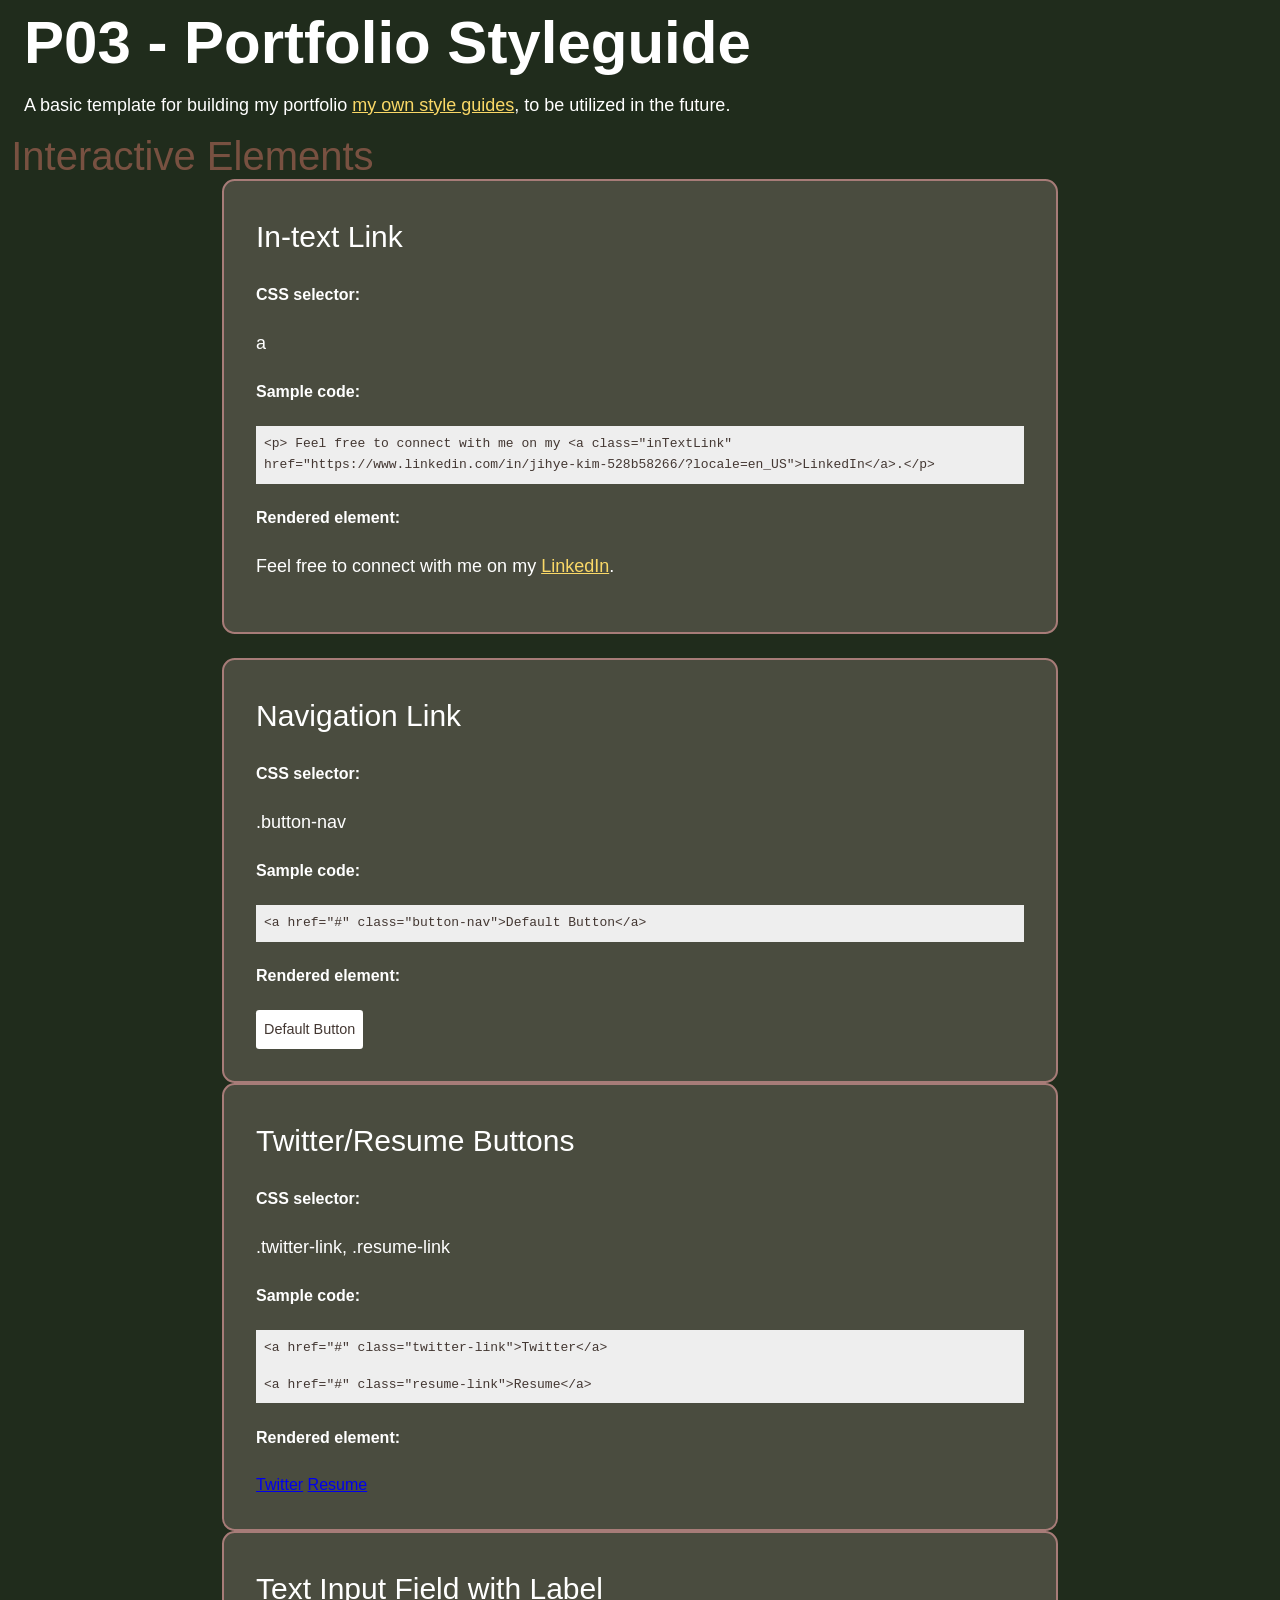
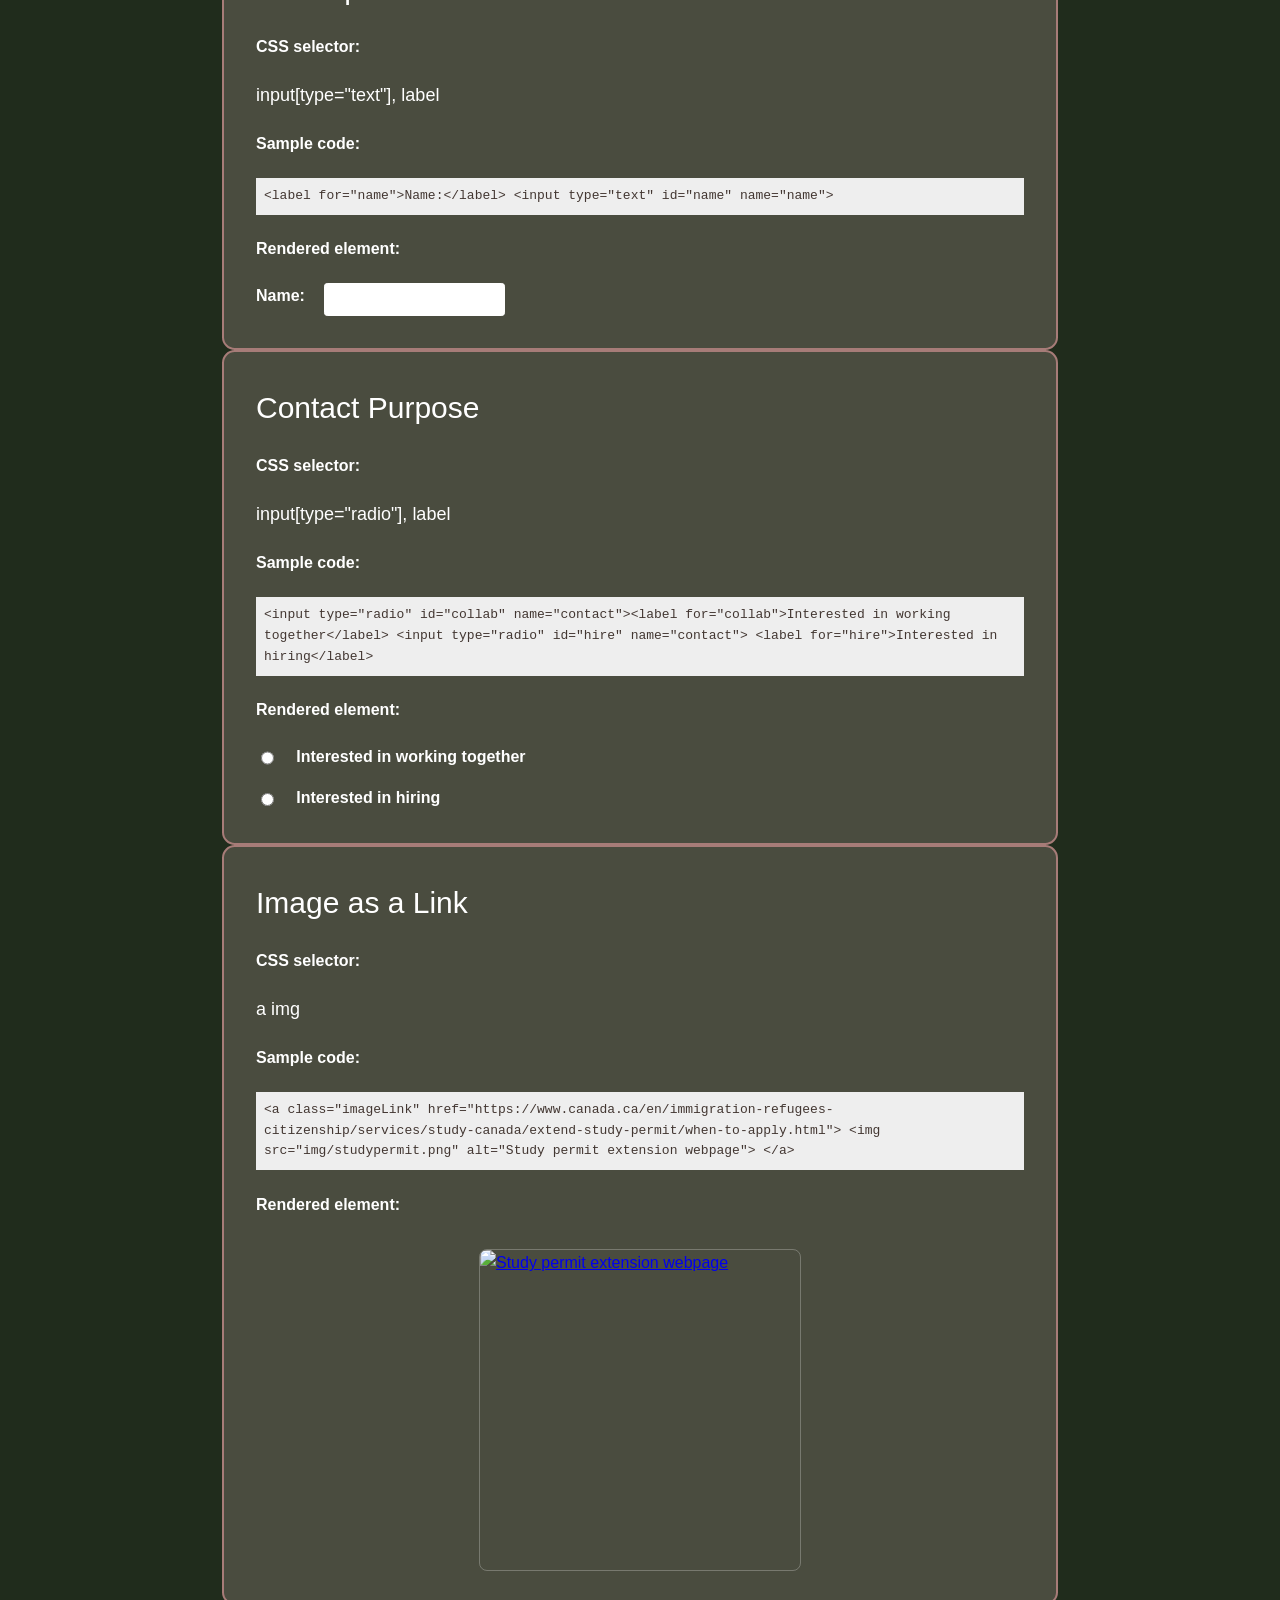
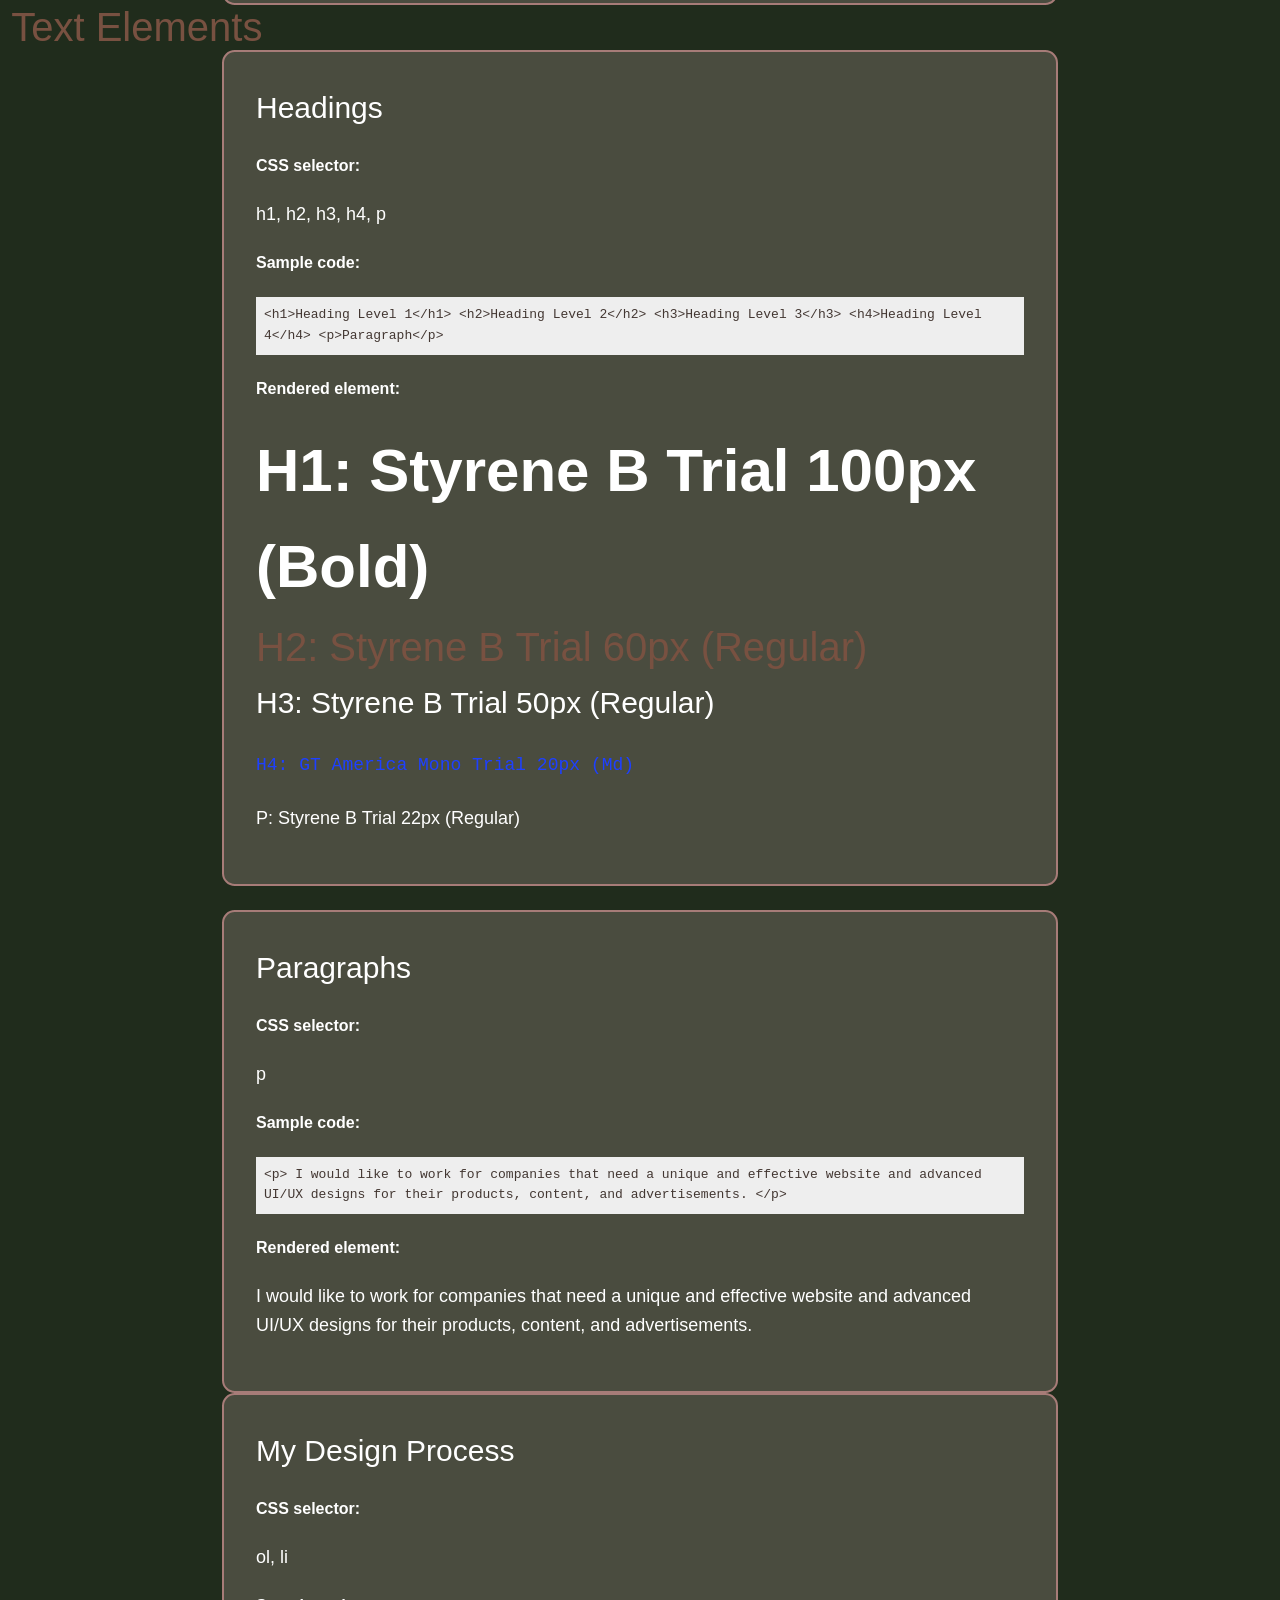
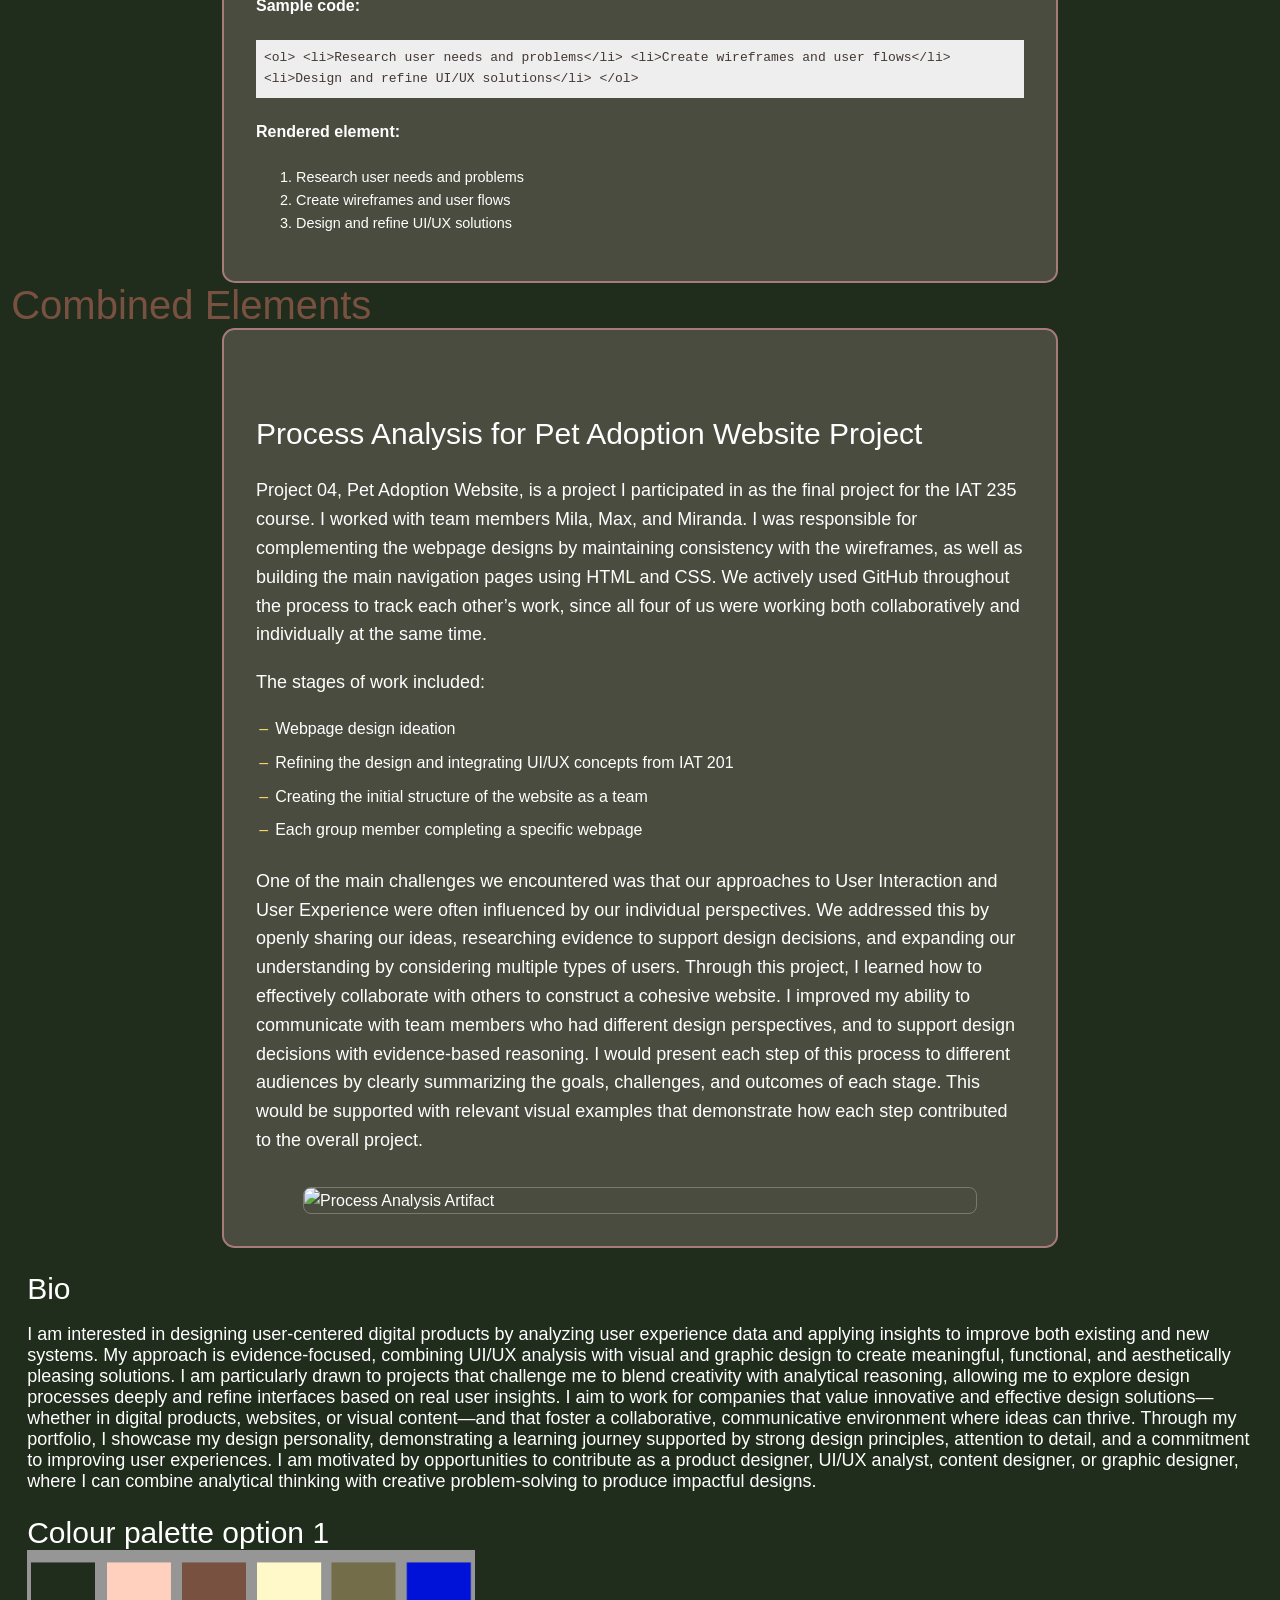
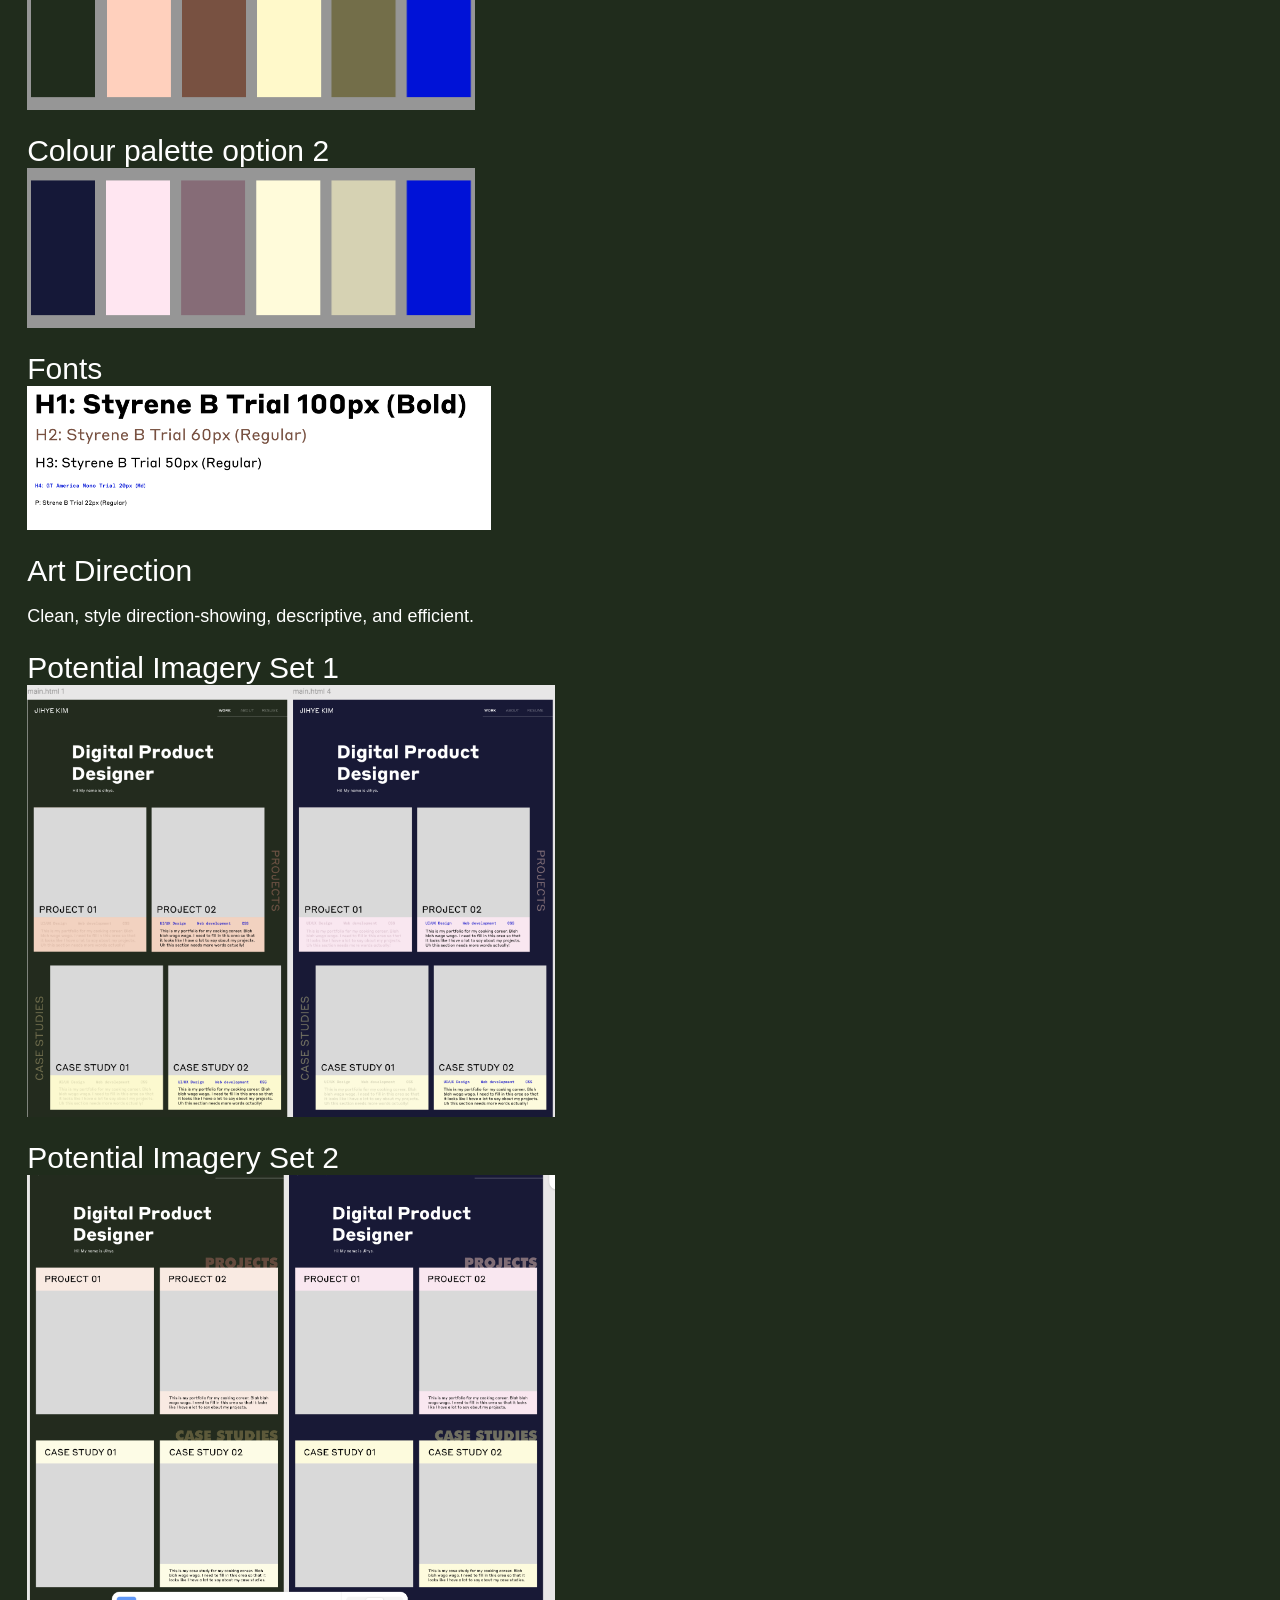
==== index.html @ 0ad24a39 "Styleguide Complete (1/2)" ====
<!DOCTYPE html>
<html lang = "en">

  <head>
    <meta charset="utf-8">
    <title>P03 - Portfolio of Jihye Kim</title>

    <link href="https://fonts.googleapis.com/css2?family=Questrial&display=swap" rel="stylesheet">
    <link href="https://fonts.googleapis.com/css2?family=Noto+Sans:wght@400;600&display=swap" rel="stylesheet">

    <link href="main.css" rel="stylesheet">

    <header>
      <h1 class="header-title">P03 - Portfolio Styleguide</h1>
      <p class="header-paragraph">A basic template for building my portfolio <a class = "inTextLink" href="#">my own style guides</a>, to be utilized in the future.</p>

  </header>

    <section id="interactive_elements">
      <h2>Interactive Elements</h2>

        <!-- In-text Link -->
        <section class="element">
          <h3>In-text Link</h3>

          <h4>CSS selector:</h4>
          <p>a</p>

          <h4>Sample code:</h4>
          <code>&lt;p&gt; Feel free to connect with me on my &lt;a class="inTextLink" href="https://www.linkedin.com/in/jihye-kim-528b58266/?locale=en_US"&gt;LinkedIn&lt;/a&gt;.&lt;/p&gt;</code>

          <h4>Rendered element:</h4>
          <p> Feel free to connect with me on my <a class="inTextLink" href="https://www.linkedin.com/in/jihye-kim-528b58266/?locale=en_US">LinkedIn</a>.</p>
        </section>
      </section>

      <!-- Navigation Link -->
      <section class="element">
        <h3>Navigation Link</h3>

        <h4>CSS selector:</h4>
        <p>.button-nav</p>

        <h4>Sample code:</h4>
        <code>&lt;a href="#" class="button-nav"&gt;Default Button&lt;/a&gt;</code>

        <h4>Rendered element:</h4>
        <a class="button-nav" href="#">Default Button</a>
      </section>


      <!-- Twitter/Resume Button -->
      <section class="element">
        <h3>Twitter/Resume Buttons</h3>

        <h4>CSS selector:</h4>
        <p>.twitter-link, .resume-link</p>

        <h4>Sample code:</h4>
        <code>&lt;a href="#" class="twitter-link"&gt;Twitter&lt;/a&gt;</code>
        <code>&lt;a href="#" class="resume-link"&gt;Resume&lt;/a&gt;</code>

        <h4>Rendered element:</h4>
        <a class="twitter-link" href="#">Twitter</a>
        <a class="resume-link" href="#">Resume</a>

      </section>


      <!-- Text Input Field with Label-->
      <section class="element">
        <h3>Text Input Field with Label</h3>

        <h4>CSS selector:</h4>
        <p>input[type="text"], label</p>

        <h4>Sample code:</h4>
        <code>
          &lt;label for="name"&gt;Name:&lt;/label&gt;
          &lt;input type="text" id="name" name="name"&gt;
        </code>

        <h4>Rendered element:</h4>
        <div class="form-field">
          <label for="name">Name:</label>
          <input class="text-input" type="text" id="name" name="name">
        </div>
      </section>


	<!-- Radio Button Input Field with Label -->
	<section class="element">
		<h3>Contact Purpose</h3>

		<h4>CSS selector:</h4>
		<p>input[type="radio"], label</p>

		<h4>Sample code:</h4>
		<code>&lt;input type="radio" id="collab" name="contact"&gt;&lt;label for="collab"&gt;Interested in working together&lt;/label&gt;
            &lt;input type="radio" id="hire" name="contact"&gt;
            &lt;label for="hire"&gt;Interested in hiring&lt;/label&gt;
		</code>

		<h4>Rendered element:</h4>
		<div class="form-field">
			<input type="radio" id="collab" name="contact">
			<label for="collab">Interested in working together</label>
		</div>

		<div class="form-field">
			<input type="radio" id="hire" name="contact">
			<label for="hire">Interested in hiring</label>
		</div>
	</section>


	<!-- Image as a Link -->
	<section class="element">
		<h3>Image as a Link</h3>

		<h4>CSS selector:</h4>
		<p>a img</p>

		<h4>Sample code:</h4>
		<code>
            &lt;a class="imageLink" href="https://www.canada.ca/en/immigration-refugees-citizenship/services/study-canada/extend-study-permit/when-to-apply.html"&gt;
	        &lt;img src="img/studypermit.png" alt="Study permit extension webpage"&gt;
            &lt;/a&gt;
		</code>
		
		<h4>Rendered element:</h4>
		<a class="imageLink" href="https://www.canada.ca/en/immigration-refugees-citizenship/services/study-canada/extend-study-permit/when-to-apply.html">
			<img src="img/studypermit.png" alt="Study permit extension webpage">
		</a>
	</section>

    </section>
    <!-- // INTERACTIVE ELEMENTS SECTION -->



	<!-- TEXT ELEMENTS SECTION -->
	<section id="text_elements">
		<h2>Text Elements</h2>

		<section class="element">
			<h3>Headings</h3>

			<h4>CSS selector:</h4>
			<p>h1, h2, h3, h4, p</p>

			<h4>Sample code:</h4>
			<code>
                &lt;h1&gt;Heading Level 1&lt;/h1&gt;
                &lt;h2&gt;Heading Level 2&lt;/h2&gt;
                &lt;h3&gt;Heading Level 3&lt;/h3&gt;
                &lt;h4&gt;Heading Level 4&lt;/h4&gt;
                &lt;p&gt;Paragraph&lt;/p&gt;
			</code>

			<h4>Rendered element:</h4>

			<h1>H1: Styrene B Trial 100px (Bold)</h1>
			<h2>H2: Styrene B Trial 60px (Regular)</h2>
			<h3>H3: Styrene B Trial 50px (Regular)</h3>
			<h4 class="mono">H4: GT America Mono Trial 20px (Md)</h4>
			<p>P: Styrene B Trial 22px (Regular)</p>

		</section>
	</section>


      <!-- Paragraphs -->
      <section class="element">
      <h3>Paragraphs</h3>

      <h4>CSS selector:</h4>
      <p>p</p>

      <h4>Sample code:</h4>
      <code>
        &lt;p&gt; I would like to work for companies that need a unique and
        effective website and advanced UI/UX designs for their products, content,
        and advertisements.
        &lt;/p&gt;
      </code>

      <h4>Rendered element:
      </h4>
      <p> I would like to work for companies that need a unique and
        effective website and advanced UI/UX designs for their products, content,
        and advertisements.
      </p>
      </section>


	<!-- Numbered Lists -->
	<section class="element">
		<h3>My Design Process</h3>

		<h4>CSS selector:</h4>
		<p>ol, li</p>

		<h4>Sample code:</h4>
		<code>
            &lt;ol&gt;
            &lt;li&gt;Research user needs and problems&lt;/li&gt;
            &lt;li&gt;Create wireframes and user flows&lt;/li&gt;
            &lt;li&gt;Design and refine UI/UX solutions&lt;/li&gt;
            &lt;/ol&gt;
		</code>

		<h4>Rendered element:</h4>
		<ol>
			<li>Research user needs and problems</li>
			<li>Create wireframes and user flows</li>
			<li>Design and refine UI/UX solutions</li>
		</ol>
	</section>

    </section>
    <!-- // TEXT ELEMENTS SECTION -->



    <!-- COMBINED ELEMENTS SECTION // -->
    <section id="combined_elements">
    <h2>Combined Elements</h2>

      <section class="element">
      <h3 class="main-nav-tutorial">Process Analysis for Pet Adoption Website Project</h3>
    
      <p>
        Project 04, Pet Adoption Website, is a project I participated in as the final project for the
        IAT 235 course. I worked with team members Mila, Max, and Miranda. I was responsible for complementing
        the webpage designs by maintaining consistency with the wireframes, as well as building the main
        navigation pages using HTML and CSS. We actively used GitHub throughout the process to track each
        other’s work, since all four of us were working both collaboratively and individually at the same time.
      </p>

      <p>The stages of work included:</p>

      <ul>
        <li>Webpage design ideation</li>
        <li>Refining the design and integrating UI/UX concepts from IAT 201</li>
        <li>Creating the initial structure of the website as a team</li>
        <li>Each group member completing a specific webpage</li>
      </ul>

      <p>
        One of the main challenges we encountered was that our approaches to User Interaction and User Experience
        were often influenced by our individual perspectives. We addressed this by openly sharing our ideas,
        researching evidence to support design decisions, and expanding our understanding by considering multiple
        types of users.

        Through this project, I learned how to effectively collaborate with others to construct a cohesive website.
        I improved my ability to communicate with team members who had different design perspectives, and to
        support design decisions with evidence-based reasoning.

        I would present each step of this process to different audiences by clearly summarizing the goals,
        challenges, and outcomes of each stage. This would be supported with relevant visual examples that demonstrate
        how each step contributed to the overall project.
      </p>

      <img src="img/ProcessAnalysis1.png" alt="Process Analysis Artifact">
      </section>
    </section>
    <!-- // COMBINED ELEMENTS SECTION -->



    <!-- <section class="element"> -->

    <section id="brand-description">
      <h3 class="additional-description"> Bio</h3>
        <p class="additional-description">
          I am interested in designing user-centered digital products by analyzing user experience data
          and applying insights to improve both existing and new systems. My approach is evidence-focused,
          combining UI/UX analysis with visual and graphic design to create meaningful, functional,
          and aesthetically pleasing solutions. I am particularly drawn to projects that challenge me to
          blend creativity with analytical reasoning, allowing me to explore design processes deeply and
          refine interfaces based on real user insights.

          I aim to work for companies that value innovative and effective design solutions—whether
          in digital products, websites, or visual content—and that foster a collaborative, communicative
          environment where ideas can thrive. Through my portfolio, I showcase my design personality,
          demonstrating a learning journey supported by strong design principles, attention to detail, and
          a commitment to improving user experiences. I am motivated by opportunities to contribute as a
          product designer, UI/UX analyst, content designer, or graphic designer, where I can combine
          analytical thinking with creative problem-solving to produce impactful designs.
        </p>
    </section>

    <section>
      <h3 class="additional-description">Colour palette option 1</h3>
      <img class="fixed-image wide" src="img/ColourpaletteOption1.png" alt="Colour palette showcasing colours used for this website">
    </section>

    <section>
      <h3 class="additional-description">Colour palette option 2</h3>
      <img class="fixed-image wide" src="img/ColourpaletteOption2.png" alt="Colour palette showcasing colours used for this website">
    </section>

    <section id="font-description">
      <h3 class="additional-description">Fonts</h3>
      <img class="fixed-image font" src="img/Fonts.png" alt="Font image to showcase which fonts are used in this webpage.">
    </section>   

    <section id="art-direction">
      <h3 class="additional-description">Art Direction</h3>
        <p class="additional-description">
          Clean, style direction-showing, descriptive, and efficient.
        </p>
    </section> 

    <section>
      <h3 class="additional-description">Potential Imagery Set 1</h3>
      <img class="fixed-image tall" src="img/ideation1.png" alt="Main page planned option 1">
    </section>

    <section>
      <h3 class="additional-description">Potential Imagery Set 2</h3>
      <img class="fixed-image tall" src="img/ideation2.png" alt="Main page planned option 1">
    </section>

    <!-- <section id="citations">
      <h2>Citations</h2>
      <ul>
        <li>Matteson, Steve. Designer. 2011. <strong>Open Sans [Font]</strong>. Retrieved from <a href="https://www.google.com/fonts#QuickUsePlace:quickUse/Family:Open+Sans">https://www.google.com/fonts#QuickUsePlace:quickUse/Family:Open+Sans</a></li>
        <li>Creator. (Role). (Year). <strong>Title [Media]</strong>. Retrieved from <a href="#">URL</a>.</li>
      </ul>
    </section>     -->
  </body>
</html>
---- main.css ----
@font-face {
  font-family: "Styrene B";
  src: url("fonts/StyreneB-Regular-Trial-BF63f6cbe9db1d5.otf") format("opentype");
  font-weight: 400;
  font-style: normal;
}

@font-face {
  font-family: "Styrene B";
  src: url("fonts/StyreneB-Bold-Trial-BF63f6cbe9f13bb.otf") format("opentype");
  font-weight: 700;
  font-style: normal;
}

@font-face {
  font-family: "GT America Mono";
  src: url("fonts/GT-America-Mono-Medium-Trial.otf") format("opentype");
  font-weight: 500;
  font-style: normal;
}

body {
  font-family: "Styrene B", sans-serif;
  background-color: #202C1C;
  color: #ffffff;
}

.top-bar {
  background-color: #f1cece72;
  height: 4rem;

  display: flex;
  align-items: center;
}

.top-bar-inner {
  width: 100%;
  padding: 0 2.25rem 3rem;

  font-size: 0.9rem;

  display: flex;
  align-items: center;
  justify-content: space-between;
}

.top-bar-inner a{
  font-family: 'Questrial', Arial, Helvetica, sans-serif;
  color: #433732;
  margin-top: 2.5rem;
}

.header-title {
  margin-left: 1rem;
}

.header-paragraph {
  margin-left: 1rem;
}

section {
  margin-bottom: 1.5rem;
  margin-left: 0.2rem;
  margin-right: 0.2rem;
}

.element {
  padding: 2rem;
  border: 0.15rem solid #a77c78;
  background-color: #f1cece33;
  border-radius: 0.8rem;

  max-width: 48rem;
  margin: 0 auto;
  line-height: 1.6;
}

.element p {
  margin-bottom: 1.2rem;
}

.element ul {
  margin: 1rem 0 1.5rem 0;
  padding-left: 1.2rem;
  list-style: none;
}

.element ul li {
  position: relative;
  margin-bottom: 0.5rem;
  font-size: 1rem;
}

.element ul li::before {
  content: "–";
  position: absolute;
  left: -1rem;
  color: #FAD867;
}

.element img {
  display: block;
  width: 100%;
  max-width: 42rem;
  height: auto;
  margin: 2rem auto 0 auto;
  border-radius: 0.5rem;
  border: 0.08rem solid #ffffff40;
}

h1 {
  font-family: "Styrene B", sans-serif;
  font-size: 60px;
  font-weight: 700;
  margin: 0;
}

h2 {
  font-family: "Styrene B", sans-serif;
  font-size: 40px;
  font-weight: 400;
  color: #785141;
  margin: 0;
}

h3 {
  font-family: "Styrene B", sans-serif;
  font-size: 30px;
  font-weight: 400;
  margin: 0;
}

h4.mono {
  font-family: "GT America Mono", monospace;
  font-size: 18px;
  font-weight: 500;
  color: #1E40FF;
}

p {
  font-family: "Styrene B", sans-serif;
  font-size: 18px;
  font-weight: 400;
}

/* h1 {
    font-size: 2rem;
}

h2 {
  font-size: 1.7rem;
  margin-top: 3rem;
  margin-left: 1rem;
}

h3 {
  font-size: 1.4rem;
  margin-top: 1rem;
  font-family: "Helvetica", sans-serif;
}

h4 {
  font-size: 1rem;
  margin-bottom: 0.25rem;
} */

h5 {
  font-size: 0.8rem;
}

/* p {
  font-size: 0.8rem;
  max-width: 50rem;
  width: 100%;
} */

ol, li {
  font-family: "Arial", sans-serif;
  font-size: 0.9rem;
}

.imageLink img {
  width: 20rem;
  height: 20rem;
  object-fit: cover;
  display: block;
}


.additional-description {
  margin-left: 1rem;
}

code {
  color: #433732;
  background-color: #EEE;
  padding: 0.5rem;
  display: block;
}

.form-field {
  margin-top: 1rem;
}

.form-field label {
  font-weight: bold;
}

.text-input {
  width: 100%;
  max-width: 10rem;
  padding: 0.5rem 0.6rem;
  border: 1px solid #ffffff;
  border-radius: 0.2rem;
}

.text-input:hover {
  border-color: #A77C78;
}

.text-input:focus {
  border-color: #0077ff;
  box-shadow: 0 0 3px rgba(0, 119, 255, 0.5);
  outline: none;
}

nav a:hover, nav a:focus {
  text-decoration: none;
}

.inTextLink {
  color: #FAD867;
  text-decoration: underline;
  transition: color 0.2s ease, background-color 0.2s ease; 
}

.inTextLink:hover,
.inTextLink:focus {
  color: #ffffff;
  background-color: #FAD867;
  text-decoration: none;
  outline: none;
}

.imageLink:hover img {
  box-shadow: 0 0 10px 8px #FAD867;
}

.imageLink:focus img {
  box-shadow: none;
  opacity: 0.7;
  transform: scale(1.03);
}

/* 
  INTERACTIVE ELEMENTS -------------------
*/

/* 
  TEXT ELEMENTS -------------------
*/




/* 
  COMBINED ELEMENTS -------------------
*/

.home-logo-img img,
.cart-logo-img img {
  width: 1.9rem;
  height: 1.9rem;
}

.main-nav {
  display: flex;
  align-items: center;
  gap: 1.5rem;
  color: #433732;
}

.main-nav a {
  text-decoration: none;
  font-size: 1rem;
  color: #433732;
  transition: color 0.3s ease;
}

.main-nav a:hover {
  text-decoration: underline;
  transition: color 0.3s ease;
}

.main-nav a:focus {
  text-decoration: none;
  font-weight: 700;
  transition: color 0.3s ease;
}

.main-nav a img {
  transition: all 0.3s ease;
  border-bottom: 3px solid transparent;
}

.main-nav a img:hover {
  border-bottom:1px solid #433732;
}

.main-nav a img:active {
  transform: scale(1.4);
  border-bottom: none;
}

.main-nav-tutorial {
  margin-top: 3rem;
}

.products-container {
  display: flex;
  gap: 1.5rem;
  justify-content: center;
  flex-wrap: wrap;
}

.products-container article {
  width: 10rem;
  text-align: center;
  border: 0.08rem solid #ffffff81;
  padding: 1rem;
  border-radius: 0.5rem;
  background-color: #85625f7d;
}

.product-name {
  margin-left: -0.3rem;
}

.product-listing-img img {
  width: 100%;
  height: 12rem;
  object-fit: cover;
  display: block;
}

.product-listing-img:hover img {
  box-shadow: 0 0 10px 8px rgba(255, 223, 175, 0.5);
}

.product-listing-img:focus img {
  box-shadow: none;
  opacity: 0.7;
  transform: scale(1.03);
}

.product-price {
  margin-bottom: 1rem;
}





.cart article {
  margin-bottom: 1rem;
  display: flex;
  gap: 3rem;
  align-items: center;

  border: 0.08rem solid #ffffff81;
  background-color: #85625f7d;
  padding: 1rem;
  border-radius: 0.5rem;
}

.product-image {
  display: block;
  width: 8rem;
  height: 8rem;

  flex-shrink: 0;

  background-size: cover;
  background-position: center;
  background-repeat: no-repeat;
}

.product-image.strawberry {
  background-image: url("../Romantic_Strawberry_Cake.png");
}

.product-image.cherry-blossom {
  background-image: url("../Cherry_Blossom_Girl_Cake.png");
}

.cart-summary {
  max-width: 26rem;
  margin-left: auto;
  padding: 1.5rem;

  border: 0.08rem solid #ffffff81;
  border-radius: 0.6rem;
  background-color: #75605f;
}

.summary-row {
  display: flex;
  justify-content: space-between;
  margin-bottom: 0.75rem;

  font-size: 0.9rem;
}

.summary-row.total {
  margin-top: 1rem;
  padding-top: 0.75rem;
  border-top: 0.08rem solid #ddd;

  font-size: 1.1rem;
  font-weight: 600;
}

.button-nav {
  display: inline-block;
  padding: 0.5rem;
  color: #433732;
  background-color: #FFF;
  border-radius: 0.2rem;
  text-decoration: none;
  transition-property: background-color; 
  transition-duration: 0.5s;
  font-size: 0.9rem;
  outline: none;
}

.button-nav:hover, .button-nav:focus {
  background-color: #fad867;
}

.button-nav.product.viewing {
  font-size: 0.8rem;
  text-align: center;
}

.form-field {
  display: flex;
  flex-wrap: wrap;
  gap: 1.2rem;
}

.form-field-upper {
  height: 3rem;
  max-width: 20rem;
  margin-left: 1rem;
  padding: 0.3rem 1.2rem 1.2rem 1.2rem;

  border: 0.08rem solid #ffffff81;
  border-radius: 0.6rem;
  background-color: #75605f;
}

.form-field-under {
  margin-top: 1rem;
  max-width: 20rem;
  margin-left: 1rem;
  margin-bottom: 3rem;
  padding: 1.5rem;

  border: 0.08rem solid #ffffff81;
  border-radius: 0.6rem;
  background-color: #85625f7d;
}

.form-group {
  flex: 0 0 25%;
  display: flex;
  flex-direction: column;
  row-gap: 0.2rem;
}

.form-group label {
  margin-bottom: 0.3rem;
  font-weight: 500;
  font-size: 0.9rem;
  color: #333;
}

#combined_elements .element {
  max-width: 48rem;
  margin: 0 auto;
  line-height: 1.6;
}

#combined_elements .element p {
  margin-bottom: 1.2rem;
}

#combined_elements ul {
  margin: 1rem 0 1.5rem 0;
  padding-left: 1.2rem;
  list-style: none;
}

#combined_elements ul li {
  position: relative;
  margin-bottom: 0.5rem;
  font-size: 1rem;
}

#combined_elements ul li::before {
  content: "–";
  position: absolute;
  left: -1rem;
  color: #FAD867;
}

#combined_elements img {
  display: block;
  width: 100%;
  max-width: 42rem;
  height: auto;
  margin: 2rem auto 0 auto;
  border-radius: 0.5rem;
  border: 0.08rem solid #ffffff40;
}

.text-input:focus {
  border-color: #0077ff;
  box-shadow: 0 0 3px rgba(0, 119, 255, 0.5);
}

.additional-description {
  margin-left: 1rem;
}

.potential-imagery {
  margin-left: 1rem;
}

.fixed-image {
  width: 28rem;
  height: 10rem;
  object-fit: cover;
  display: block;
  margin-left: 1rem;
}

.fixed-image.font {
  width: 29rem;
  height: 9rem;
}

.fixed-image.tall {
  width: 33rem;
  height: 27rem;
}


@media (max-width: 60rem) {
    .top-bar {
        height: 2rem;
    }

    .top-bar-inner {
        font-size: 0.7rem;
    }

    .header-title {
        font-size: 1.7rem;
        margin-left: 0.7rem;
    }

    .header-paragraph {
        font-size: 0.8rem;
        margin-left: 0.7rem;
    }

    section {
      margin-bottom: 1.2rem;
      margin-left: 0.1rem;
      margin-right: 0.1rem;
    }

    .element {
      padding: 1rem;
      border-radius: 0.8rem;
    }

    h1 {
        font-size: 1.7rem;
    }

    h2 {
      font-size: 1.4rem;
      margin-top: 2.5rem;
      margin-left: 0.7rem;
    }

    h3 {
      font-size: 1.2rem;
      margin-top: 0.7rem;
    }

    h4 {
      font-size: 0.9rem;
      margin-bottom: 0.15rem;
    }

    h5 {
      font-size: 0.7rem;
    }

    p {
      font-size: 0.6rem;
      max-width: 40rem;
      width: 100%;
    }

    ol, li {
      font-size: 0.7rem;
    }

    .home-logo-img img,
    .cart-logo-img img {
      width: 1.5rem;
      height: 1.5rem;
    } 

    .main-nav {
      gap: 1.2rem;
    }

    .main-nav a {
      font-size: 0.8rem;
    }

    .products-container article {
      width: 8rem;
      height: 16.5rem;
      padding: 0.8rem;
      border-radius: 0.4rem;
    }

    .product-listing-img img {
      width: 100%;
      height: 8.5rem;
    }

    .cart article {
      margin-bottom: 0.7rem;
      gap: 2.5rem;

      padding: 0.8rem;
      border-radius: 0.4rem;
    }

    .product-listing-img {
      width: 6.5rem;
      height: 6.5rem;
    }

    .cart-summary {
      max-width: 22rem;
      padding: 1.2rem;

      border-radius: 0.5rem;
    }

    .summary-row {
      margin-bottom: 0.65rem;
      font-size: 0.759rem;
    }

    .summary-row.total {
      margin-top: 0.85rem;
      padding-top: 0.65rem;
      font-size: 0.9rem;
    }

    .form-field-upper {
      height: 2.5rem;
      max-width: 18rem;
      margin-left: 0.7rem;
      padding: 0 1rem 1rem 1rem;
      border-radius: 0.5rem;
    }

    .form-field-under {
      margin-top: 1rem;
      max-width: 18rem;
      margin-left: 0.7rem;
      margin-bottom: 2.5rem;
      padding: 1.2rem;
      border-radius: 0.5rem;
    }

    .form-group {
      row-gap: 0.1rem;
    }

    .form-group label {
      margin-bottom: 0.2rem;
      font-size: 0.8rem;
    }

    .text-input-payment {
      padding: 0.4rem 0.6rem;
      border-radius: 0.4rem;
      font-size: 0.8rem;
      margin-bottom: 0.4rem;
    }

  }

@media (max-width: 40rem) {
    .top-bar {
        height: 1.5rem;
    }

    .top-bar-inner {
        font-size: 0.5rem;
    }

    section {
      margin-bottom: 1rem;
      margin-left: 0.05rem;
      margin-right: 0.05rem;
    }

    .element {
      padding: 0.7rem;
      border-radius: 0.8rem;
    }

    h1 {
        font-size: 1.5rem;
    }

    h2 {
      font-size: 1.2rem;
      margin-top: 2.2rem;
      margin-left: 0.4rem;
    }

    h3 {
      font-size: 1rem;
      margin-top: 0.5rem;
    }

    h4 {
      font-size: 0.8rem;
      margin-bottom: 0.15rem;
    }

    h5 {
      font-size: 0.7rem;
    }

    p {
      font-size: 0.6rem;
      max-width: 30rem;
      width: 100%;
    }

    ol, li {
      font-size: 0.6rem;
    }

    .home-logo-img img,
    .cart-logo-img img {
      width: 1.2rem;
      height: 1.2rem;
    } 

    .main-nav {
      gap: 0.8rem;
    }

    .main-nav a {
      font-size: 0.68rem;
    }

    .products-container article {
      width: 6rem;
      padding: 0.6rem;
      border-radius: 0.3rem;
    }

    .products-container article {
      width: 7rem;
      height: 14.6rem;
      padding: 0.6rem;
      border-radius: 0.4rem;
    }

    .product-listing-img img {
      width: 100%;
      height: 7rem;
    }

    .cart article {
      margin-bottom: 0.7rem;
      gap: 2.5rem;

      padding: 0.8rem;
      border-radius: 0.4rem;
    }

    .product-listing-img {
      width: 6.5rem;
      height: 6.5rem;
    }

    .cart-summary {
      max-width: 22rem;
      padding: 1.2rem;

      border-radius: 0.5rem;
    }

    .summary-row {
      margin-bottom: 0.65rem;
      font-size: 0.759rem;
    }

    .summary-row.total {
      margin-top: 0.85rem;
      padding-top: 0.65rem;
      font-size: 0.9rem;
    }

    .form-field-upper {
      height: 2.5rem;
      max-width: 18rem;
      margin-left: 0.7rem;
      padding: 0 1rem 1rem 1rem;
      border-radius: 0.5rem;
    }

    .form-field-under {
      margin-top: 1rem;
      max-width: 18rem;
      margin-left: 0.7rem;
      margin-bottom: 2.5rem;
      padding: 1.2rem;
      border-radius: 0.5rem;
    }

    .form-group {
      row-gap: 0.1rem;
    }

    .form-group label {
      margin-bottom: 0.2rem;
      font-size: 0.8rem;
    }

    .text-input-payment {
      padding: 0.4rem 0.6rem;
      border-radius: 0.4rem;
      font-size: 0.8rem;
      margin-bottom: 0.4rem;
    }

}
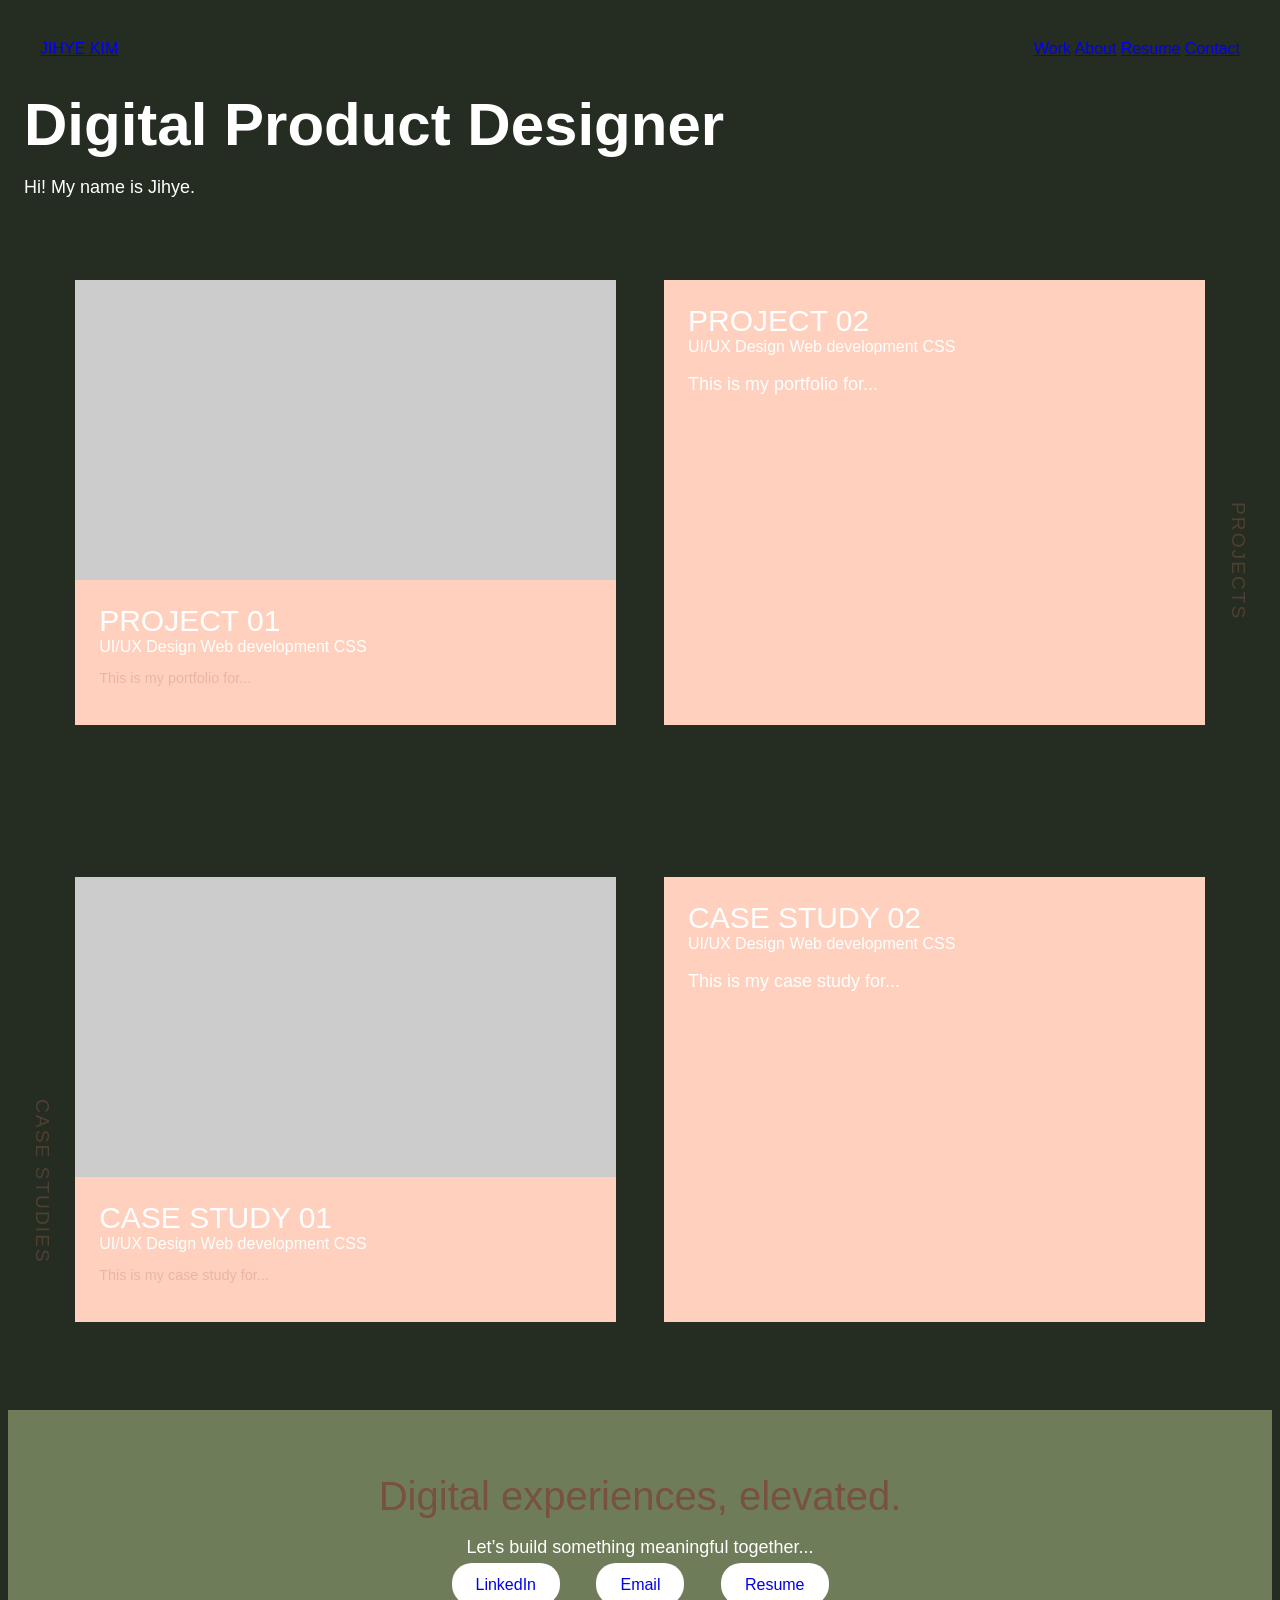
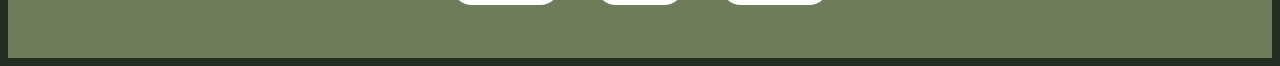
==== commit 4117d46e: "Index.html basic" ====
--- a/index.html
+++ b/index.html
@@ -1,334 +1,119 @@
 <!DOCTYPE html>
-<html lang = "en">
+<html lang="en">
 
-  <head>
-    <meta charset="utf-8">
-    <title>P03 - Portfolio of Jihye Kim</title>
+<head>
+  <meta charset="utf-8">
+  <title>P03 - Portfolio of Jihye Kim</title>
 
-    <link href="https://fonts.googleapis.com/css2?family=Questrial&display=swap" rel="stylesheet">
-    <link href="https://fonts.googleapis.com/css2?family=Noto+Sans:wght@400;600&display=swap" rel="stylesheet">
+  <link href="https://fonts.googleapis.com/css2?family=Questrial&display=swap" rel="stylesheet">
+  <link href="https://fonts.googleapis.com/css2?family=Noto+Sans:wght@400;600&display=swap" rel="stylesheet">
 
-    <link href="main.css" rel="stylesheet">
+  <link href="css/main.css" rel="stylesheet">
+</head>
 
-    <header>
-      <h1 class="header-title">P03 - Portfolio Styleguide</h1>
-      <p class="header-paragraph">A basic template for building my portfolio <a class = "inTextLink" href="#">my own style guides</a>, to be utilized in the future.</p>
+<body>
+  <!-- HEADER -->
+  <header>
+    <nav class="nav-bar">
+      <div class="nav-left">
+        <a href="#">JIHYE KIM</a>
+      </div>
 
+      <div class="nav-right">
+        <a href="#">Work</a>
+        <a href="about.html">About</a>
+        <a href="#">Resume</a>
+        <a href="contact.html">Contact</a>
+      </div>
+    </nav>
+
+    <h1 class="header-title">Digital Product Designer</h1>
+    <p class="header-paragraph">Hi! My name is Jihye.</p>
   </header>
 
-    <section id="interactive_elements">
-      <h2>Interactive Elements</h2>
 
-        <!-- In-text Link -->
-        <section class="element">
-          <h3>In-text Link</h3>
+    <!-- MAIN -->
+  <main>
+    <!-- projects section -->
+    <section id="projects">
+      <h2 class="side-label right">PROJECTS</h2>
 
-          <h4>CSS selector:</h4>
-          <p>a</p>
+      <div class="grid">
+        <article class="card">
+          <div class="card-img"></div>
 
-          <h4>Sample code:</h4>
-          <code>&lt;p&gt; Feel free to connect with me on my &lt;a class="inTextLink" href="https://www.linkedin.com/in/jihye-kim-528b58266/?locale=en_US"&gt;LinkedIn&lt;/a&gt;.&lt;/p&gt;</code>
+          <div class="card-info">
+            <h3>PROJECT 01</h3>
+            <div class="hashtag">
+              <span>UI/UX Design</span>
+              <span>Web development</span>
+              <span>CSS</span>
+            </div>
+            <p>This is my portfolio for...</p>
+          </div>
+        </article>
 
-          <h4>Rendered element:</h4>
-          <p> Feel free to connect with me on my <a class="inTextLink" href="https://www.linkedin.com/in/jihye-kim-528b58266/?locale=en_US">LinkedIn</a>.</p>
-        </section>
-      </section>
+          <div class="card-info">
+            <h3>PROJECT 02</h3>
+            <div class="hashtag">
+              <span>UI/UX Design</span>
+              <span>Web development</span>
+              <span>CSS</span>
+            </div>
+            <p>This is my portfolio for...</p>
+          </div>
+        </article>
+      </div>
+    </section>
 
-      <!-- Navigation Link -->
-      <section class="element">
-        <h3>Navigation Link</h3>
+    <!-- case studies section -->
+    <section id="projects">
+      <h2 class="side-label left">CASE STUDIES</h2>
 
-        <h4>CSS selector:</h4>
-        <p>.button-nav</p>
+      <div class="grid">
+        <article class="card">
+          <div class="card-img"></div>
 
-        <h4>Sample code:</h4>
-        <code>&lt;a href="#" class="button-nav"&gt;Default Button&lt;/a&gt;</code>
+          <div class="card-info">
+            <h3>CASE STUDY 01</h3>
+            <div class="hashtag">
+              <span>UI/UX Design</span>
+              <span>Web development</span>
+              <span>CSS</span>
+            </div>
+            <p>This is my case study for...</p>
+          </div>
+        </article>
 
-        <h4>Rendered element:</h4>
-        <a class="button-nav" href="#">Default Button</a>
-      </section>
+          <div class="card-info">
+            <h3>CASE STUDY 02</h3>
+            <div class="hashtag">
+              <span>UI/UX Design</span>
+              <span>Web development</span>
+              <span>CSS</span>
+            </div>
+            <p>This is my case study for...</p>
+          </div>
+        </article>
+      </div>
+    </section>
 
-
-      <!-- Twitter/Resume Button -->
-      <section class="element">
-        <h3>Twitter/Resume Buttons</h3>
-
-        <h4>CSS selector:</h4>
-        <p>.twitter-link, .resume-link</p>
-
-        <h4>Sample code:</h4>
-        <code>&lt;a href="#" class="twitter-link"&gt;Twitter&lt;/a&gt;</code>
-        <code>&lt;a href="#" class="resume-link"&gt;Resume&lt;/a&gt;</code>
-
-        <h4>Rendered element:</h4>
-        <a class="twitter-link" href="#">Twitter</a>
-        <a class="resume-link" href="#">Resume</a>
-
-      </section>
-
-
-      <!-- Text Input Field with Label-->
-      <section class="element">
-        <h3>Text Input Field with Label</h3>
-
-        <h4>CSS selector:</h4>
-        <p>input[type="text"], label</p>
-
-        <h4>Sample code:</h4>
-        <code>
-          &lt;label for="name"&gt;Name:&lt;/label&gt;
-          &lt;input type="text" id="name" name="name"&gt;
-        </code>
-
-        <h4>Rendered element:</h4>
-        <div class="form-field">
-          <label for="name">Name:</label>
-          <input class="text-input" type="text" id="name" name="name">
-        </div>
-      </section>
-
-
-	<!-- Radio Button Input Field with Label -->
-	<section class="element">
-		<h3>Contact Purpose</h3>
-
-		<h4>CSS selector:</h4>
-		<p>input[type="radio"], label</p>
-
-		<h4>Sample code:</h4>
-		<code>&lt;input type="radio" id="collab" name="contact"&gt;&lt;label for="collab"&gt;Interested in working together&lt;/label&gt;
-            &lt;input type="radio" id="hire" name="contact"&gt;
-            &lt;label for="hire"&gt;Interested in hiring&lt;/label&gt;
-		</code>
-
-		<h4>Rendered element:</h4>
-		<div class="form-field">
-			<input type="radio" id="collab" name="contact">
-			<label for="collab">Interested in working together</label>
-		</div>
-
-		<div class="form-field">
-			<input type="radio" id="hire" name="contact">
-			<label for="hire">Interested in hiring</label>
-		</div>
-	</section>
-
-
-	<!-- Image as a Link -->
-	<section class="element">
-		<h3>Image as a Link</h3>
-
-		<h4>CSS selector:</h4>
-		<p>a img</p>
-
-		<h4>Sample code:</h4>
-		<code>
-            &lt;a class="imageLink" href="https://www.canada.ca/en/immigration-refugees-citizenship/services/study-canada/extend-study-permit/when-to-apply.html"&gt;
-	        &lt;img src="img/studypermit.png" alt="Study permit extension webpage"&gt;
-            &lt;/a&gt;
-		</code>
-		
-		<h4>Rendered element:</h4>
-		<a class="imageLink" href="https://www.canada.ca/en/immigration-refugees-citizenship/services/study-canada/extend-study-permit/when-to-apply.html">
-			<img src="img/studypermit.png" alt="Study permit extension webpage">
-		</a>
-	</section>
-
-    </section>
-    <!-- // INTERACTIVE ELEMENTS SECTION -->
+  </main>
 
 
 
-	<!-- TEXT ELEMENTS SECTION -->
-	<section id="text_elements">
-		<h2>Text Elements</h2>
 
-		<section class="element">
-			<h3>Headings</h3>
+  <!-- FOOTER -->
+  <footer class="footer">
+    <h2>Digital experiences, elevated.</h2>
+    <p>Let’s build something meaningful together...</p>
 
-			<h4>CSS selector:</h4>
-			<p>h1, h2, h3, h4, p</p>
+    <div class="footer-links">
+      <a href="#">LinkedIn</a>
+      <a href="#">Email</a>
+      <a href="#">Resume</a>
+    </div>
+  </footer>
 
-			<h4>Sample code:</h4>
-			<code>
-                &lt;h1&gt;Heading Level 1&lt;/h1&gt;
-                &lt;h2&gt;Heading Level 2&lt;/h2&gt;
-                &lt;h3&gt;Heading Level 3&lt;/h3&gt;
-                &lt;h4&gt;Heading Level 4&lt;/h4&gt;
-                &lt;p&gt;Paragraph&lt;/p&gt;
-			</code>
-
-			<h4>Rendered element:</h4>
-
-			<h1>H1: Styrene B Trial 100px (Bold)</h1>
-			<h2>H2: Styrene B Trial 60px (Regular)</h2>
-			<h3>H3: Styrene B Trial 50px (Regular)</h3>
-			<h4 class="mono">H4: GT America Mono Trial 20px (Md)</h4>
-			<p>P: Styrene B Trial 22px (Regular)</p>
-
-		</section>
-	</section>
-
-
-      <!-- Paragraphs -->
-      <section class="element">
-      <h3>Paragraphs</h3>
-
-      <h4>CSS selector:</h4>
-      <p>p</p>
-
-      <h4>Sample code:</h4>
-      <code>
-        &lt;p&gt; I would like to work for companies that need a unique and
-        effective website and advanced UI/UX designs for their products, content,
-        and advertisements.
-        &lt;/p&gt;
-      </code>
-
-      <h4>Rendered element:
-      </h4>
-      <p> I would like to work for companies that need a unique and
-        effective website and advanced UI/UX designs for their products, content,
-        and advertisements.
-      </p>
-      </section>
-
-
-	<!-- Numbered Lists -->
-	<section class="element">
-		<h3>My Design Process</h3>
-
-		<h4>CSS selector:</h4>
-		<p>ol, li</p>
-
-		<h4>Sample code:</h4>
-		<code>
-            &lt;ol&gt;
-            &lt;li&gt;Research user needs and problems&lt;/li&gt;
-            &lt;li&gt;Create wireframes and user flows&lt;/li&gt;
-            &lt;li&gt;Design and refine UI/UX solutions&lt;/li&gt;
-            &lt;/ol&gt;
-		</code>
-
-		<h4>Rendered element:</h4>
-		<ol>
-			<li>Research user needs and problems</li>
-			<li>Create wireframes and user flows</li>
-			<li>Design and refine UI/UX solutions</li>
-		</ol>
-	</section>
-
-    </section>
-    <!-- // TEXT ELEMENTS SECTION -->
-
-
-
-    <!-- COMBINED ELEMENTS SECTION // -->
-    <section id="combined_elements">
-    <h2>Combined Elements</h2>
-
-      <section class="element">
-      <h3 class="main-nav-tutorial">Process Analysis for Pet Adoption Website Project</h3>
-    
-      <p>
-        Project 04, Pet Adoption Website, is a project I participated in as the final project for the
-        IAT 235 course. I worked with team members Mila, Max, and Miranda. I was responsible for complementing
-        the webpage designs by maintaining consistency with the wireframes, as well as building the main
-        navigation pages using HTML and CSS. We actively used GitHub throughout the process to track each
-        other’s work, since all four of us were working both collaboratively and individually at the same time.
-      </p>
-
-      <p>The stages of work included:</p>
-
-      <ul>
-        <li>Webpage design ideation</li>
-        <li>Refining the design and integrating UI/UX concepts from IAT 201</li>
-        <li>Creating the initial structure of the website as a team</li>
-        <li>Each group member completing a specific webpage</li>
-      </ul>
-
-      <p>
-        One of the main challenges we encountered was that our approaches to User Interaction and User Experience
-        were often influenced by our individual perspectives. We addressed this by openly sharing our ideas,
-        researching evidence to support design decisions, and expanding our understanding by considering multiple
-        types of users.
-
-        Through this project, I learned how to effectively collaborate with others to construct a cohesive website.
-        I improved my ability to communicate with team members who had different design perspectives, and to
-        support design decisions with evidence-based reasoning.
-
-        I would present each step of this process to different audiences by clearly summarizing the goals,
-        challenges, and outcomes of each stage. This would be supported with relevant visual examples that demonstrate
-        how each step contributed to the overall project.
-      </p>
-
-      <img src="img/ProcessAnalysis1.png" alt="Process Analysis Artifact">
-      </section>
-    </section>
-    <!-- // COMBINED ELEMENTS SECTION -->
-
-
-
-    <!-- <section class="element"> -->
-
-    <section id="brand-description">
-      <h3 class="additional-description"> Bio</h3>
-        <p class="additional-description">
-          I am interested in designing user-centered digital products by analyzing user experience data
-          and applying insights to improve both existing and new systems. My approach is evidence-focused,
-          combining UI/UX analysis with visual and graphic design to create meaningful, functional,
-          and aesthetically pleasing solutions. I am particularly drawn to projects that challenge me to
-          blend creativity with analytical reasoning, allowing me to explore design processes deeply and
-          refine interfaces based on real user insights.
-
-          I aim to work for companies that value innovative and effective design solutions—whether
-          in digital products, websites, or visual content—and that foster a collaborative, communicative
-          environment where ideas can thrive. Through my portfolio, I showcase my design personality,
-          demonstrating a learning journey supported by strong design principles, attention to detail, and
-          a commitment to improving user experiences. I am motivated by opportunities to contribute as a
-          product designer, UI/UX analyst, content designer, or graphic designer, where I can combine
-          analytical thinking with creative problem-solving to produce impactful designs.
-        </p>
-    </section>
-
-    <section>
-      <h3 class="additional-description">Colour palette option 1</h3>
-      <img class="fixed-image wide" src="img/ColourpaletteOption1.png" alt="Colour palette showcasing colours used for this website">
-    </section>
-
-    <section>
-      <h3 class="additional-description">Colour palette option 2</h3>
-      <img class="fixed-image wide" src="img/ColourpaletteOption2.png" alt="Colour palette showcasing colours used for this website">
-    </section>
-
-    <section id="font-description">
-      <h3 class="additional-description">Fonts</h3>
-      <img class="fixed-image font" src="img/Fonts.png" alt="Font image to showcase which fonts are used in this webpage.">
-    </section>   
-
-    <section id="art-direction">
-      <h3 class="additional-description">Art Direction</h3>
-        <p class="additional-description">
-          Clean, style direction-showing, descriptive, and efficient.
-        </p>
-    </section> 
-
-    <section>
-      <h3 class="additional-description">Potential Imagery Set 1</h3>
-      <img class="fixed-image tall" src="img/ideation1.png" alt="Main page planned option 1">
-    </section>
-
-    <section>
-      <h3 class="additional-description">Potential Imagery Set 2</h3>
-      <img class="fixed-image tall" src="img/ideation2.png" alt="Main page planned option 1">
-    </section>
-
-    <!-- <section id="citations">
-      <h2>Citations</h2>
-      <ul>
-        <li>Matteson, Steve. Designer. 2011. <strong>Open Sans [Font]</strong>. Retrieved from <a href="https://www.google.com/fonts#QuickUsePlace:quickUse/Family:Open+Sans">https://www.google.com/fonts#QuickUsePlace:quickUse/Family:Open+Sans</a></li>
-        <li>Creator. (Role). (Year). <strong>Title [Media]</strong>. Retrieved from <a href="#">URL</a>.</li>
-      </ul>
-    </section>     -->
-  </body>
-</html>
+</body>
+</html>
--- a/css/main.css
+++ b/css/main.css
@@ -0,0 +1,985 @@
+
+.nav-bar {
+  display: flex;
+  justify-content: space-between;
+  padding: 2rem;
+}
+
+section {
+  position: relative;
+}
+
+.grid {
+  display: grid;
+  grid-template-columns: 1fr 1fr;
+  gap: 3rem;
+  padding: 4rem;
+}
+
+.card {
+  background: #ffffff;
+  transition: all 0.3s ease;
+  cursor: pointer;
+}
+
+.card-img {
+  height: 300px;
+  background: #ccc;
+}
+
+.card-info {
+  background: #FFD0BD;
+  padding: 1.5rem;
+  transition: all 0.3s ease;
+}
+
+.tags span {
+  color: #E8B7A4;
+  font-size: 0.8rem;
+  transition: color 0.3s ease;
+}
+
+.card p {
+  color: #E8B7A4;
+  font-size: 0.9rem;
+  transition: color 0.3s ease;
+}
+
+/* .card:hover .card-img {
+  background: #aaa;  darker image?
+} */
+
+/* .card:hover .card-info {
+  background: #d6b19c; stronger peach?
+} */
+
+.card:hover .tags span {
+  color: #0012D7;
+}
+
+.card:hover p {
+  color: black;
+}
+
+.side-label {
+  position: absolute;
+  writing-mode: vertical-rl;
+  font-size: 1.2rem;
+  letter-spacing: 2px;
+  opacity: 0.5;
+}
+
+.side-label.right {
+  right: 20px;
+  top: 50%;
+}
+
+.side-label.left {
+  left: 20px;
+  top: 50%;
+}
+
+
+.footer {
+  background: #6f7c5a;
+  text-align: center;
+  padding: 4rem 2rem;
+}
+
+.footer-links a {
+  margin: 0 1rem;
+  padding: 0.8rem 1.5rem;
+  background: white;
+  border-radius: 20px;
+  text-decoration: none;
+}
+
+
+
+
+
+
+
+
+
+
+
+
+
+
+
+
+
+
+
+
+
+
+
+
+
+@font-face {
+  font-family: "Styrene B";
+  src: url("fonts/StyreneB-Regular-Trial-BF63f6cbe9db1d5.otf") format("opentype");
+  font-weight: 400;
+  font-style: normal;
+}
+
+@font-face {
+  font-family: "Styrene B";
+  src: url("fonts/StyreneB-Bold-Trial-BF63f6cbe9f13bb.otf") format("opentype");
+  font-weight: 700;
+  font-style: normal;
+}
+
+@font-face {
+  font-family: "GT America Mono";
+  src: url("fonts/GT-America-Mono-Medium-Trial.otf") format("opentype");
+  font-weight: 500;
+  font-style: normal;
+}
+
+body {
+  font-family: "Styrene B", sans-serif;
+  background-color: #252D22;
+  color: #ffffff;
+}
+
+.top-bar {
+  background-color: #f1cece72;
+  height: 4rem;
+
+  display: flex;
+  align-items: center;
+}
+
+.top-bar-inner {
+  width: 100%;
+  padding: 0 2.25rem 3rem;
+
+  font-size: 0.9rem;
+
+  display: flex;
+  align-items: center;
+  justify-content: space-between;
+}
+
+.top-bar-inner a{
+  font-family: 'Questrial', Arial, Helvetica, sans-serif;
+  color: #433732;
+  margin-top: 2.5rem;
+}
+
+.header-title {
+  margin-left: 1rem;
+}
+
+.header-paragraph {
+  margin-left: 1rem;
+}
+
+section {
+  margin-bottom: 1.5rem;
+  margin-left: 0.2rem;
+  margin-right: 0.2rem;
+}
+
+.element {
+  padding: 2rem;
+  border: 0.15rem solid #a77c78;
+  background-color: #f1cece33;
+  border-radius: 0.8rem;
+
+  max-width: 48rem;
+  margin: 0 auto;
+  line-height: 1.6;
+}
+
+.element p {
+  margin-bottom: 1.2rem;
+}
+
+.element ul {
+  margin: 1rem 0 1.5rem 0;
+  padding-left: 1.2rem;
+  list-style: none;
+}
+
+.element ul li {
+  position: relative;
+  margin-bottom: 0.5rem;
+  font-size: 1rem;
+}
+
+.element ul li::before {
+  content: "–";
+  position: absolute;
+  left: -1rem;
+  color: #FAD867;
+}
+
+.element img {
+  display: block;
+  width: 100%;
+  max-width: 42rem;
+  height: auto;
+  margin: 2rem auto 0 auto;
+  border-radius: 0.5rem;
+  border: 0.08rem solid #ffffff40;
+}
+
+h1 {
+  font-family: "Styrene B", sans-serif;
+  font-size: 60px;
+  font-weight: 700;
+  margin: 0;
+}
+
+h2 {
+  font-family: "Styrene B", sans-serif;
+  font-size: 40px;
+  font-weight: 400;
+  color: #785141;
+  margin: 0;
+}
+
+h3 {
+  font-family: "Styrene B", sans-serif;
+  font-size: 30px;
+  font-weight: 400;
+  margin: 0;
+}
+
+h4.mono {
+  font-family: "GT America Mono", monospace;
+  font-size: 18px;
+  font-weight: 500;
+  color: #1E40FF;
+}
+
+p {
+  font-family: "Styrene B", sans-serif;
+  font-size: 18px;
+  font-weight: 400;
+}
+
+/* h1 {
+    font-size: 2rem;
+}
+
+h2 {
+  font-size: 1.7rem;
+  margin-top: 3rem;
+  margin-left: 1rem;
+}
+
+h3 {
+  font-size: 1.4rem;
+  margin-top: 1rem;
+  font-family: "Helvetica", sans-serif;
+}
+
+h4 {
+  font-size: 1rem;
+  margin-bottom: 0.25rem;
+} */
+
+h5 {
+  font-size: 0.8rem;
+}
+
+/* p {
+  font-size: 0.8rem;
+  max-width: 50rem;
+  width: 100%;
+} */
+
+ol, li {
+  font-family: "Arial", sans-serif;
+  font-size: 0.9rem;
+}
+
+.imageLink img {
+  width: 20rem;
+  height: 20rem;
+  object-fit: cover;
+  display: block;
+}
+
+
+.additional-description {
+  margin-left: 1rem;
+}
+
+code {
+  color: #433732;
+  background-color: #EEE;
+  padding: 0.5rem;
+  display: block;
+}
+
+.form-field {
+  margin-top: 1rem;
+}
+
+.form-field label {
+  font-weight: bold;
+}
+
+.text-input {
+  width: 100%;
+  max-width: 10rem;
+  padding: 0.5rem 0.6rem;
+  border: 1px solid #ffffff;
+  border-radius: 0.2rem;
+}
+
+.text-input:hover {
+  border-color: #A77C78;
+}
+
+.text-input:focus {
+  border-color: #0077ff;
+  box-shadow: 0 0 3px rgba(0, 119, 255, 0.5);
+  outline: none;
+}
+
+nav a:hover, nav a:focus {
+  text-decoration: none;
+}
+
+.inTextLink {
+  color: #FAD867;
+  text-decoration: underline;
+  transition: color 0.2s ease, background-color 0.2s ease; 
+}
+
+.inTextLink:hover,
+.inTextLink:focus {
+  color: #ffffff;
+  background-color: #FAD867;
+  text-decoration: none;
+  outline: none;
+}
+
+.imageLink:hover img {
+  box-shadow: 0 0 10px 8px #FAD867;
+}
+
+.imageLink:focus img {
+  box-shadow: none;
+  opacity: 0.7;
+  transform: scale(1.03);
+}
+
+/* 
+  INTERACTIVE ELEMENTS -------------------
+*/
+
+/* 
+  TEXT ELEMENTS -------------------
+*/
+
+
+
+
+/* 
+  COMBINED ELEMENTS -------------------
+*/
+
+.home-logo-img img,
+.cart-logo-img img {
+  width: 1.9rem;
+  height: 1.9rem;
+}
+
+.main-nav {
+  display: flex;
+  align-items: center;
+  gap: 1.5rem;
+  color: #433732;
+}
+
+.main-nav a {
+  text-decoration: none;
+  font-size: 1rem;
+  color: #433732;
+  transition: color 0.3s ease;
+}
+
+.main-nav a:hover {
+  text-decoration: underline;
+  transition: color 0.3s ease;
+}
+
+.main-nav a:focus {
+  text-decoration: none;
+  font-weight: 700;
+  transition: color 0.3s ease;
+}
+
+.main-nav a img {
+  transition: all 0.3s ease;
+  border-bottom: 3px solid transparent;
+}
+
+.main-nav a img:hover {
+  border-bottom:1px solid #433732;
+}
+
+.main-nav a img:active {
+  transform: scale(1.4);
+  border-bottom: none;
+}
+
+.main-nav-tutorial {
+  margin-top: 3rem;
+}
+
+.products-container {
+  display: flex;
+  gap: 1.5rem;
+  justify-content: center;
+  flex-wrap: wrap;
+}
+
+.products-container article {
+  width: 10rem;
+  text-align: center;
+  border: 0.08rem solid #ffffff81;
+  padding: 1rem;
+  border-radius: 0.5rem;
+  background-color: #85625f7d;
+}
+
+.product-name {
+  margin-left: -0.3rem;
+}
+
+.product-listing-img img {
+  width: 100%;
+  height: 12rem;
+  object-fit: cover;
+  display: block;
+}
+
+.product-listing-img:hover img {
+  box-shadow: 0 0 10px 8px rgba(255, 223, 175, 0.5);
+}
+
+.product-listing-img:focus img {
+  box-shadow: none;
+  opacity: 0.7;
+  transform: scale(1.03);
+}
+
+.product-price {
+  margin-bottom: 1rem;
+}
+
+
+
+
+
+.cart article {
+  margin-bottom: 1rem;
+  display: flex;
+  gap: 3rem;
+  align-items: center;
+
+  border: 0.08rem solid #ffffff81;
+  background-color: #85625f7d;
+  padding: 1rem;
+  border-radius: 0.5rem;
+}
+
+.product-image {
+  display: block;
+  width: 8rem;
+  height: 8rem;
+
+  flex-shrink: 0;
+
+  background-size: cover;
+  background-position: center;
+  background-repeat: no-repeat;
+}
+
+.product-image.strawberry {
+  background-image: url("../Romantic_Strawberry_Cake.png");
+}
+
+.product-image.cherry-blossom {
+  background-image: url("../Cherry_Blossom_Girl_Cake.png");
+}
+
+.cart-summary {
+  max-width: 26rem;
+  margin-left: auto;
+  padding: 1.5rem;
+
+  border: 0.08rem solid #ffffff81;
+  border-radius: 0.6rem;
+  background-color: #75605f;
+}
+
+.summary-row {
+  display: flex;
+  justify-content: space-between;
+  margin-bottom: 0.75rem;
+
+  font-size: 0.9rem;
+}
+
+.summary-row.total {
+  margin-top: 1rem;
+  padding-top: 0.75rem;
+  border-top: 0.08rem solid #ddd;
+
+  font-size: 1.1rem;
+  font-weight: 600;
+}
+
+.button-nav {
+  display: inline-block;
+  padding: 0.5rem;
+  color: #433732;
+  background-color: #FFF;
+  border-radius: 0.2rem;
+  text-decoration: none;
+  transition-property: background-color; 
+  transition-duration: 0.5s;
+  font-size: 0.9rem;
+  outline: none;
+}
+
+.button-nav:hover, .button-nav:focus {
+  background-color: #fad867;
+}
+
+.button-nav.product.viewing {
+  font-size: 0.8rem;
+  text-align: center;
+}
+
+.form-field {
+  display: flex;
+  flex-wrap: wrap;
+  gap: 1.2rem;
+}
+
+.form-field-upper {
+  height: 3rem;
+  max-width: 20rem;
+  margin-left: 1rem;
+  padding: 0.3rem 1.2rem 1.2rem 1.2rem;
+
+  border: 0.08rem solid #ffffff81;
+  border-radius: 0.6rem;
+  background-color: #75605f;
+}
+
+.form-field-under {
+  margin-top: 1rem;
+  max-width: 20rem;
+  margin-left: 1rem;
+  margin-bottom: 3rem;
+  padding: 1.5rem;
+
+  border: 0.08rem solid #ffffff81;
+  border-radius: 0.6rem;
+  background-color: #85625f7d;
+}
+
+.form-group {
+  flex: 0 0 25%;
+  display: flex;
+  flex-direction: column;
+  row-gap: 0.2rem;
+}
+
+.form-group label {
+  margin-bottom: 0.3rem;
+  font-weight: 500;
+  font-size: 0.9rem;
+  color: #333;
+}
+
+#combined_elements .element {
+  max-width: 48rem;
+  margin: 0 auto;
+  line-height: 1.6;
+}
+
+#combined_elements .element p {
+  margin-bottom: 1.2rem;
+}
+
+#combined_elements ul {
+  margin: 1rem 0 1.5rem 0;
+  padding-left: 1.2rem;
+  list-style: none;
+}
+
+#combined_elements ul li {
+  position: relative;
+  margin-bottom: 0.5rem;
+  font-size: 1rem;
+}
+
+#combined_elements ul li::before {
+  content: "–";
+  position: absolute;
+  left: -1rem;
+  color: #FAD867;
+}
+
+#combined_elements img {
+  display: block;
+  width: 100%;
+  max-width: 42rem;
+  height: auto;
+  margin: 2rem auto 0 auto;
+  border-radius: 0.5rem;
+  border: 0.08rem solid #ffffff40;
+}
+
+.text-input:focus {
+  border-color: #0077ff;
+  box-shadow: 0 0 3px rgba(0, 119, 255, 0.5);
+}
+
+.additional-description {
+  margin-left: 1rem;
+}
+
+.potential-imagery {
+  margin-left: 1rem;
+}
+
+.fixed-image {
+  width: 28rem;
+  height: 10rem;
+  object-fit: cover;
+  display: block;
+  margin-left: 1rem;
+}
+
+.fixed-image.font {
+  width: 29rem;
+  height: 9rem;
+}
+
+.fixed-image.tall {
+  width: 33rem;
+  height: 27rem;
+}
+
+
+@media (max-width: 60rem) {
+    .top-bar {
+        height: 2rem;
+    }
+
+    .top-bar-inner {
+        font-size: 0.7rem;
+    }
+
+    .header-title {
+        font-size: 1.7rem;
+        margin-left: 0.7rem;
+    }
+
+    .header-paragraph {
+        font-size: 0.8rem;
+        margin-left: 0.7rem;
+    }
+
+    section {
+      margin-bottom: 1.2rem;
+      margin-left: 0.1rem;
+      margin-right: 0.1rem;
+    }
+
+    .element {
+      padding: 1rem;
+      border-radius: 0.8rem;
+    }
+
+    h1 {
+        font-size: 1.7rem;
+    }
+
+    h2 {
+      font-size: 1.4rem;
+      margin-top: 2.5rem;
+      margin-left: 0.7rem;
+    }
+
+    h3 {
+      font-size: 1.2rem;
+      margin-top: 0.7rem;
+    }
+
+    h4 {
+      font-size: 0.9rem;
+      margin-bottom: 0.15rem;
+    }
+
+    h5 {
+      font-size: 0.7rem;
+    }
+
+    p {
+      font-size: 0.6rem;
+      max-width: 40rem;
+      width: 100%;
+    }
+
+    ol, li {
+      font-size: 0.7rem;
+    }
+
+    .home-logo-img img,
+    .cart-logo-img img {
+      width: 1.5rem;
+      height: 1.5rem;
+    } 
+
+    .main-nav {
+      gap: 1.2rem;
+    }
+
+    .main-nav a {
+      font-size: 0.8rem;
+    }
+
+    .products-container article {
+      width: 8rem;
+      height: 16.5rem;
+      padding: 0.8rem;
+      border-radius: 0.4rem;
+    }
+
+    .product-listing-img img {
+      width: 100%;
+      height: 8.5rem;
+    }
+
+    .cart article {
+      margin-bottom: 0.7rem;
+      gap: 2.5rem;
+
+      padding: 0.8rem;
+      border-radius: 0.4rem;
+    }
+
+    .product-listing-img {
+      width: 6.5rem;
+      height: 6.5rem;
+    }
+
+    .cart-summary {
+      max-width: 22rem;
+      padding: 1.2rem;
+
+      border-radius: 0.5rem;
+    }
+
+    .summary-row {
+      margin-bottom: 0.65rem;
+      font-size: 0.759rem;
+    }
+
+    .summary-row.total {
+      margin-top: 0.85rem;
+      padding-top: 0.65rem;
+      font-size: 0.9rem;
+    }
+
+    .form-field-upper {
+      height: 2.5rem;
+      max-width: 18rem;
+      margin-left: 0.7rem;
+      padding: 0 1rem 1rem 1rem;
+      border-radius: 0.5rem;
+    }
+
+    .form-field-under {
+      margin-top: 1rem;
+      max-width: 18rem;
+      margin-left: 0.7rem;
+      margin-bottom: 2.5rem;
+      padding: 1.2rem;
+      border-radius: 0.5rem;
+    }
+
+    .form-group {
+      row-gap: 0.1rem;
+    }
+
+    .form-group label {
+      margin-bottom: 0.2rem;
+      font-size: 0.8rem;
+    }
+
+    .text-input-payment {
+      padding: 0.4rem 0.6rem;
+      border-radius: 0.4rem;
+      font-size: 0.8rem;
+      margin-bottom: 0.4rem;
+    }
+
+  }
+
+@media (max-width: 40rem) {
+    .top-bar {
+        height: 1.5rem;
+    }
+
+    .top-bar-inner {
+        font-size: 0.5rem;
+    }
+
+    section {
+      margin-bottom: 1rem;
+      margin-left: 0.05rem;
+      margin-right: 0.05rem;
+    }
+
+    .element {
+      padding: 0.7rem;
+      border-radius: 0.8rem;
+    }
+
+    h1 {
+        font-size: 1.5rem;
+    }
+
+    h2 {
+      font-size: 1.2rem;
+      margin-top: 2.2rem;
+      margin-left: 0.4rem;
+    }
+
+    h3 {
+      font-size: 1rem;
+      margin-top: 0.5rem;
+    }
+
+    h4 {
+      font-size: 0.8rem;
+      margin-bottom: 0.15rem;
+    }
+
+    h5 {
+      font-size: 0.7rem;
+    }
+
+    p {
+      font-size: 0.6rem;
+      max-width: 30rem;
+      width: 100%;
+    }
+
+    ol, li {
+      font-size: 0.6rem;
+    }
+
+    .home-logo-img img,
+    .cart-logo-img img {
+      width: 1.2rem;
+      height: 1.2rem;
+    } 
+
+    .main-nav {
+      gap: 0.8rem;
+    }
+
+    .main-nav a {
+      font-size: 0.68rem;
+    }
+
+    .products-container article {
+      width: 6rem;
+      padding: 0.6rem;
+      border-radius: 0.3rem;
+    }
+
+    .products-container article {
+      width: 7rem;
+      height: 14.6rem;
+      padding: 0.6rem;
+      border-radius: 0.4rem;
+    }
+
+    .product-listing-img img {
+      width: 100%;
+      height: 7rem;
+    }
+
+    .cart article {
+      margin-bottom: 0.7rem;
+      gap: 2.5rem;
+
+      padding: 0.8rem;
+      border-radius: 0.4rem;
+    }
+
+    .product-listing-img {
+      width: 6.5rem;
+      height: 6.5rem;
+    }
+
+    .cart-summary {
+      max-width: 22rem;
+      padding: 1.2rem;
+
+      border-radius: 0.5rem;
+    }
+
+    .summary-row {
+      margin-bottom: 0.65rem;
+      font-size: 0.759rem;
+    }
+
+    .summary-row.total {
+      margin-top: 0.85rem;
+      padding-top: 0.65rem;
+      font-size: 0.9rem;
+    }
+
+    .form-field-upper {
+      height: 2.5rem;
+      max-width: 18rem;
+      margin-left: 0.7rem;
+      padding: 0 1rem 1rem 1rem;
+      border-radius: 0.5rem;
+    }
+
+    .form-field-under {
+      margin-top: 1rem;
+      max-width: 18rem;
+      margin-left: 0.7rem;
+      margin-bottom: 2.5rem;
+      padding: 1.2rem;
+      border-radius: 0.5rem;
+    }
+
+    .form-group {
+      row-gap: 0.1rem;
+    }
+
+    .form-group label {
+      margin-bottom: 0.2rem;
+      font-size: 0.8rem;
+    }
+
+    .text-input-payment {
+      padding: 0.4rem 0.6rem;
+      border-radius: 0.4rem;
+      font-size: 0.8rem;
+      margin-bottom: 0.4rem;
+    }
+
+}
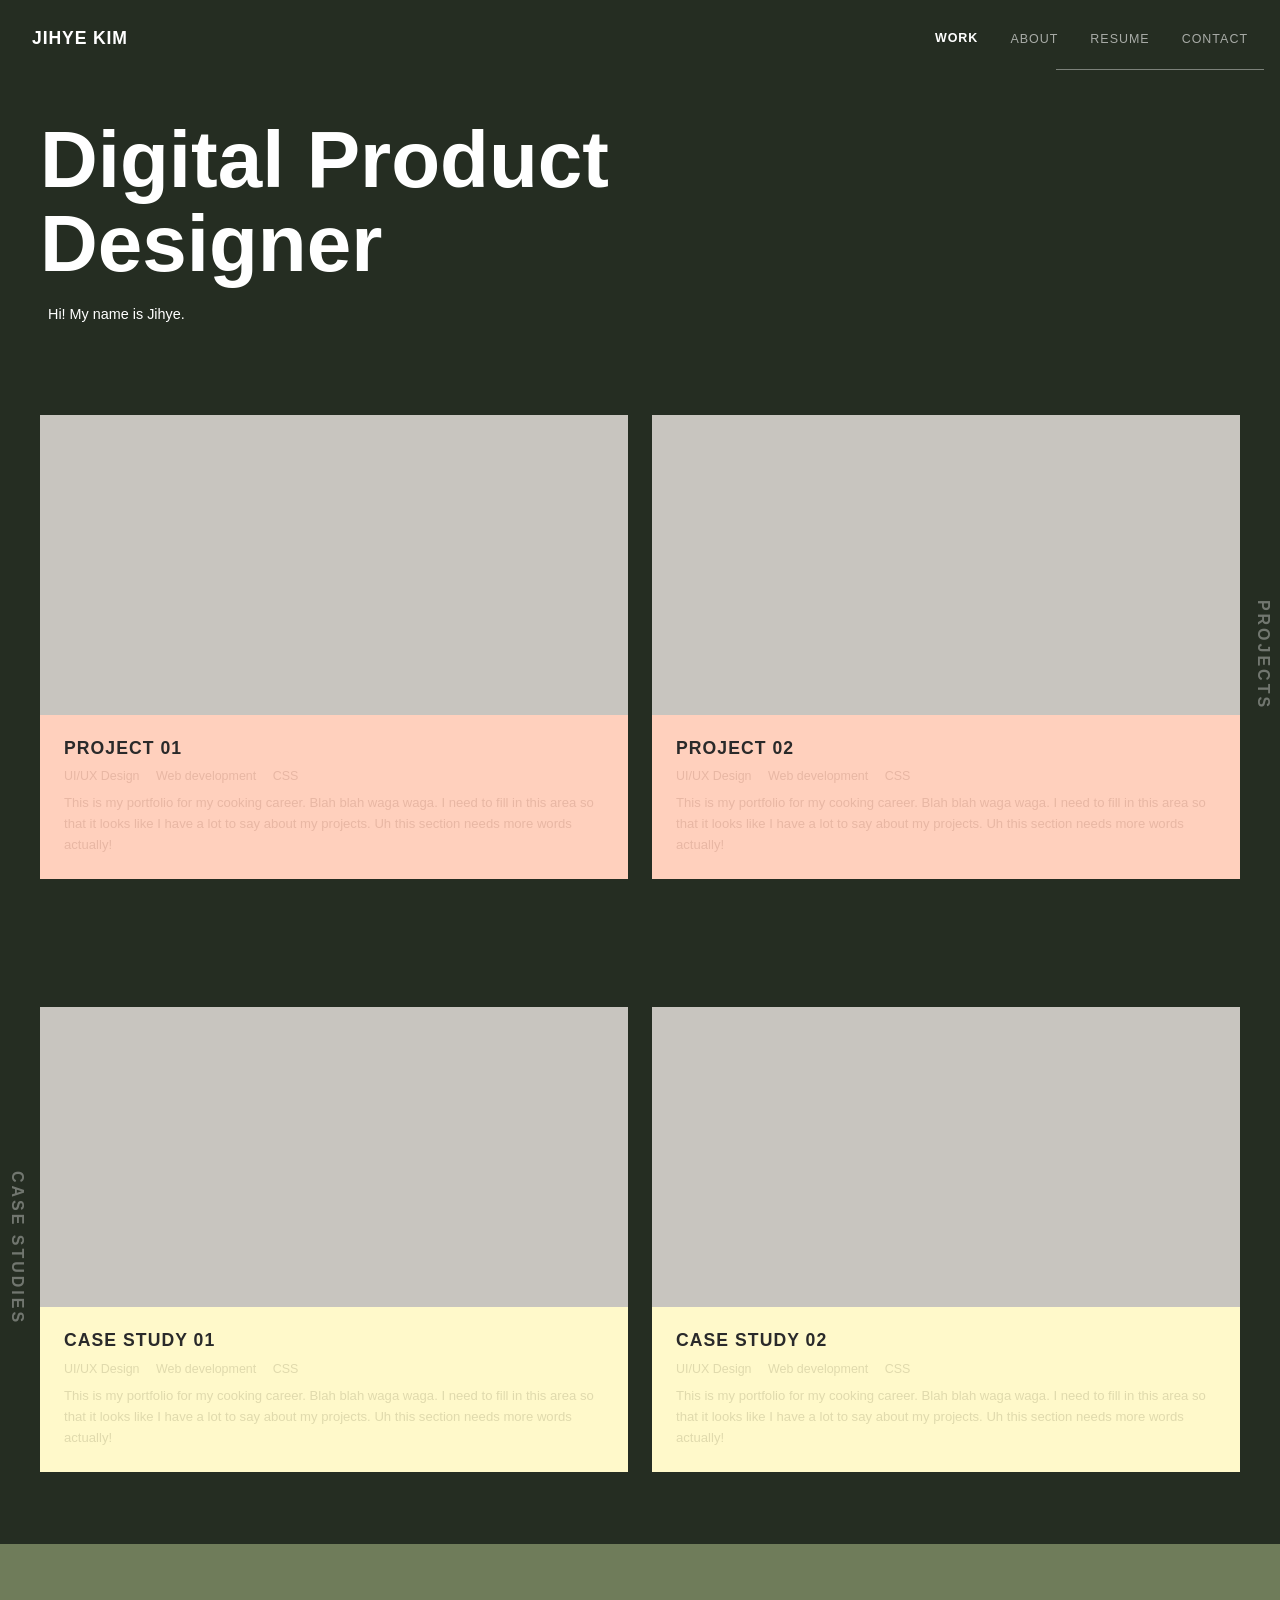
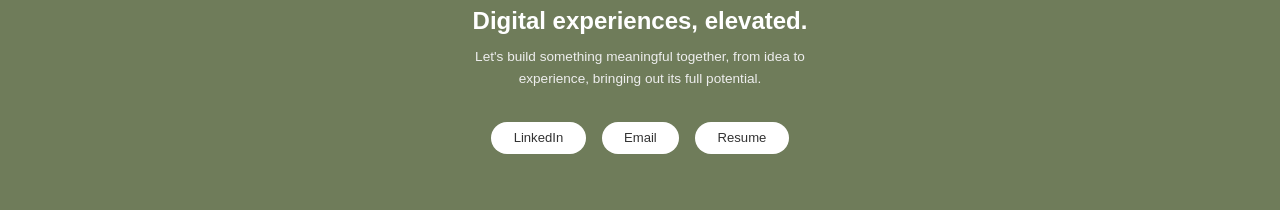
==== commit 7a423002: "04-09-1225" ====
--- a/index.html
+++ b/index.html
@@ -1,113 +1,110 @@
 <!DOCTYPE html>
 <html lang="en">
-
 <head>
   <meta charset="utf-8">
-  <title>P03 - Portfolio of Jihye Kim</title>
-
-  <link href="https://fonts.googleapis.com/css2?family=Questrial&display=swap" rel="stylesheet">
+  <title>Jihye Kim — Portfolio</title>
   <link href="https://fonts.googleapis.com/css2?family=Noto+Sans:wght@400;600&display=swap" rel="stylesheet">
-
   <link href="css/main.css" rel="stylesheet">
 </head>
 
 <body>
-  <!-- HEADER -->
+
+  <!-- NAV -->
   <header>
     <nav class="nav-bar">
       <div class="nav-left">
-        <a href="#">JIHYE KIM</a>
+        <a href="index.html">JIHYE KIM</a>
       </div>
-
       <div class="nav-right">
-        <a href="#">Work</a>
-        <a href="about.html">About</a>
-        <a href="#">Resume</a>
-        <a href="contact.html">Contact</a>
+        <a href="index.html" class="active">WORK</a>
+        <a href="about.html">ABOUT</a>
+        <a href="#">RESUME</a>
+        <a href="contact.html">CONTACT</a>
       </div>
     </nav>
+    <div class="nav-line"></div>
 
-    <h1 class="header-title">Digital Product Designer</h1>
-    <p class="header-paragraph">Hi! My name is Jihye.</p>
+    <h1 class="hero-title">Digital Product<br>Designer</h1>
+    <p class="hero-sub">Hi! My name is Jihye.</p>
   </header>
 
+  <!-- MAIN -->
+  <main>
 
-    <!-- MAIN -->
-  <main>
-    <!-- projects section -->
-    <section id="projects">
-      <h2 class="side-label right">PROJECTS</h2>
+    <!-- PROJECTS -->
+    <section class="card-section" id="projects">
+      <span class="side-label right">PROJECTS</span>
+      <div class="grid">
 
-      <div class="grid">
-        <article class="card">
+        <a href="project1.html" class="card project-card">
           <div class="card-img"></div>
-
           <div class="card-info">
             <h3>PROJECT 01</h3>
-            <div class="hashtag">
+            <div class="hashtags">
               <span>UI/UX Design</span>
               <span>Web development</span>
               <span>CSS</span>
             </div>
-            <p>This is my portfolio for...</p>
+            <p>This is my portfolio for my cooking career. Blah blah waga waga. I need to fill in this area so that it looks like I have a lot to say about my projects. Uh this section needs more words actually!</p>
           </div>
-        </article>
+        </a>
 
+        <a href="project2.html" class="card project-card">
+          <div class="card-img"></div>
           <div class="card-info">
             <h3>PROJECT 02</h3>
-            <div class="hashtag">
+            <div class="hashtags">
               <span>UI/UX Design</span>
               <span>Web development</span>
               <span>CSS</span>
             </div>
-            <p>This is my portfolio for...</p>
+            <p>This is my portfolio for my cooking career. Blah blah waga waga. I need to fill in this area so that it looks like I have a lot to say about my projects. Uh this section needs more words actually!</p>
           </div>
-        </article>
+        </a>
+
       </div>
     </section>
 
-    <!-- case studies section -->
-    <section id="projects">
-      <h2 class="side-label left">CASE STUDIES</h2>
+    <!-- CASE STUDIES -->
+    <section class="card-section" id="case-studies">
+      <span class="side-label left">CASE STUDIES</span>
+      <div class="grid">
 
-      <div class="grid">
-        <article class="card">
+        <a href="casestudy1.html" class="card casestudy-card">
           <div class="card-img"></div>
-
           <div class="card-info">
             <h3>CASE STUDY 01</h3>
-            <div class="hashtag">
+            <div class="hashtags">
               <span>UI/UX Design</span>
               <span>Web development</span>
               <span>CSS</span>
             </div>
-            <p>This is my case study for...</p>
+            <p>This is my portfolio for my cooking career. Blah blah waga waga. I need to fill in this area so that it looks like I have a lot to say about my projects. Uh this section needs more words actually!</p>
           </div>
-        </article>
+        </a>
 
+        <a href="casestudy2.html" class="card casestudy-card">
+          <div class="card-img"></div>
           <div class="card-info">
             <h3>CASE STUDY 02</h3>
-            <div class="hashtag">
+            <div class="hashtags">
               <span>UI/UX Design</span>
               <span>Web development</span>
               <span>CSS</span>
             </div>
-            <p>This is my case study for...</p>
+            <p>This is my portfolio for my cooking career. Blah blah waga waga. I need to fill in this area so that it looks like I have a lot to say about my projects. Uh this section needs more words actually!</p>
           </div>
-        </article>
+        </a>
+
       </div>
     </section>
 
   </main>
 
-
-
-
   <!-- FOOTER -->
   <footer class="footer">
     <h2>Digital experiences, elevated.</h2>
-    <p>Let’s build something meaningful together...</p>
-
+    <p>Let's build something meaningful together, from idea to<br>experience, bringing out its full potential.</p>
     <div class="footer-links">
       <a href="#">LinkedIn</a>
       <a href="#">Email</a>
--- a/css/main.css
+++ b/css/main.css
@@ -1,122 +1,8 @@
-
-.nav-bar {
-  display: flex;
-  justify-content: space-between;
-  padding: 2rem;
-}
-
-section {
-  position: relative;
-}
-
-.grid {
-  display: grid;
-  grid-template-columns: 1fr 1fr;
-  gap: 3rem;
-  padding: 4rem;
-}
-
-.card {
-  background: #ffffff;
-  transition: all 0.3s ease;
-  cursor: pointer;
-}
-
-.card-img {
-  height: 300px;
-  background: #ccc;
-}
-
-.card-info {
-  background: #FFD0BD;
-  padding: 1.5rem;
-  transition: all 0.3s ease;
-}
-
-.tags span {
-  color: #E8B7A4;
-  font-size: 0.8rem;
-  transition: color 0.3s ease;
-}
-
-.card p {
-  color: #E8B7A4;
-  font-size: 0.9rem;
-  transition: color 0.3s ease;
-}
-
-/* .card:hover .card-img {
-  background: #aaa;  darker image?
-} */
-
-/* .card:hover .card-info {
-  background: #d6b19c; stronger peach?
-} */
-
-.card:hover .tags span {
-  color: #0012D7;
-}
-
-.card:hover p {
-  color: black;
-}
-
-.side-label {
-  position: absolute;
-  writing-mode: vertical-rl;
-  font-size: 1.2rem;
-  letter-spacing: 2px;
-  opacity: 0.5;
-}
-
-.side-label.right {
-  right: 20px;
-  top: 50%;
-}
-
-.side-label.left {
-  left: 20px;
-  top: 50%;
-}
-
-
-.footer {
-  background: #6f7c5a;
-  text-align: center;
-  padding: 4rem 2rem;
-}
-
-.footer-links a {
-  margin: 0 1rem;
-  padding: 0.8rem 1.5rem;
-  background: white;
-  border-radius: 20px;
-  text-decoration: none;
-}
-
-
-
-
-
-
-
-
-
-
-
-
-
-
-
-
-
-
-
-
-
-
-
-
+*, *::before, *::after {
+  box-sizing: border-box;
+  margin: 0;
+  padding: 0;
+}
 
 @font-face {
   font-family: "Styrene B";
@@ -124,14 +10,12 @@
   font-weight: 400;
   font-style: normal;
 }
-
 @font-face {
   font-family: "Styrene B";
   src: url("fonts/StyreneB-Bold-Trial-BF63f6cbe9f13bb.otf") format("opentype");
   font-weight: 700;
   font-style: normal;
 }
-
 @font-face {
   font-family: "GT America Mono";
   src: url("fonts/GT-America-Mono-Medium-Trial.otf") format("opentype");
@@ -140,846 +24,300 @@
 }
 
 body {
-  font-family: "Styrene B", sans-serif;
+  font-family: "Styrene B", "Helvetica Neue", Arial, sans-serif;
   background-color: #252D22;
   color: #ffffff;
 }
 
-.top-bar {
-  background-color: #f1cece72;
-  height: 4rem;
-
+h1 {
+  font-family: "Styrene B", sans-serif;
+  font-size: 5rem;
+  font-weight: 700;
+  color: #ffffff;
+  line-height: 1.05;
+}
+h2 {
+  font-family: "Styrene B", sans-serif;
+  font-size: 60px;
+  font-weight: 400;
+  color: #785141;
+  line-height: 1.1;
+}
+h3 {
+  font-family: "Styrene B", sans-serif;
+  font-size: 50px;
+  font-weight: 400;
+  color: #ffffff;
+  line-height: 1.1;
+}
+h4 {
+  font-family: "Noto Sans", "Helvetica Neue", Arial, sans-serif;
+  font-size: 45px;
+  font-weight: 700;
+  color: #ffffff;
+  line-height: 1.15;
+}
+h5 {
+  font-family: "Noto Sans", "Helvetica Neue", Arial, sans-serif;
+  font-size: 40px;
+  font-weight: 600;
+  color: #ffffff;
+  line-height: 1.2;
+}
+h6 {
+  font-family: "GT America Mono", monospace;
+  font-size: 20px;
+  font-weight: 500;
+  color: #1E40FF;
+  line-height: 1.4;
+}
+p {
+  font-family: "Styrene B", sans-serif;
+  font-size: 18px;
+  font-weight: 400;
+  line-height: 25px;
+  color: #ffffff;
+}
+
+/* ── Nav ── */
+.nav-bar {
+  display: flex;
+  justify-content: space-between;
+  align-items: center;
+  padding: 1.75rem 2rem 1.25rem;
+}
+.nav-left a {
+  font-family: "Styrene B", sans-serif;
+  font-weight: 700;
+  font-size: 1.1rem;
+  letter-spacing: 0.05em;
+  text-decoration: none;
+  color: #ffffff;
+}
+.nav-right {
   display: flex;
   align-items: center;
-}
-
-.top-bar-inner {
-  width: 100%;
-  padding: 0 2.25rem 3rem;
-
+  gap: 2rem;
+}
+.nav-right a {
+  font-family: "Styrene B", sans-serif;
+  font-weight: 400;
+  font-size: 0.78rem;
+  letter-spacing: 0.08em;
+  text-decoration: none;
+  color: #ffffff;
+  opacity: 0.6;
+  transition: opacity 0.2s ease;
+}
+.nav-right a.active {
+  font-weight: 700;
+  opacity: 1;
+  padding-bottom: 2px;
+}
+
+.nav-line {
+  height: 1px;
+  background: #ffffff;
+  opacity: 0.4;
+  margin: 0 1rem 0 66rem;
+}
+
+/* ── Index hero ── */
+.hero-title {
+  padding: 3rem 2.5rem 1rem;
+}
+
+.hero-sub {
   font-size: 0.9rem;
-
+  color: #ffffff;
+  padding: 0 2.5rem 2rem 3rem;
+}
+
+/* ── Card sections ── */
+.card-section {
+  position: relative;
+  padding: 2rem 0 3rem;
+}
+
+.grid {
+  display: grid;
+  grid-template-columns: 1fr 1fr;
+  gap: 1.5rem;
+  padding: 1.5rem 2.5rem;
+}
+
+/* Cards */
+.card {
+  display: block;
+  text-decoration: none;
+  background: #ffffff;
+  cursor: pointer;
+  transition: transform 0.25s ease;
+}
+.card:hover {
+  transform: translateY(-3px);
+}
+
+.card-img {
+  height: 300px;
+  background: #c8c5bf;
+}
+
+.card-info {
+  padding: 1.5rem;
+  transition: background 0.3s ease;
+}
+
+/* Project cards */
+.project-card .card-info {
+  background: #FFD0BD;
+}
+.project-card .card-info h3 {
+  font-family: "Styrene B", sans-serif;
+  font-size: 1.1rem;
+  font-weight: 700;
+  color: #2a2a2a;
+  margin-bottom: 0.5rem;
+  letter-spacing: 0.06em;
+}
+.project-card .card-info .hashtags span {
+  font-size: 0.78rem;
+  color: #E8B7A4;
+  margin-right: 0.75rem;
+  transition: color 0.3s ease;
+}
+.project-card .card-info p {
+  font-size: 0.82rem;
+  color: #E8B7A4;
+  line-height: 1.6;
+  margin-top: 0.5rem;
+  transition: color 0.3s ease;
+}
+/* Project hover */
+.project-card:hover .card-info .hashtags span {
+  color: #0012D7;
+}
+
+.project-card:hover .card-info p {
+  color: #1a1a1a;
+}
+
+/* Case study cards */
+.casestudy-card .card-info {
+  background: #FFF9CA;
+}
+.casestudy-card .card-info h3 {
+  font-family: "Styrene B", sans-serif;
+  font-size: 1.1rem;
+  font-weight: 700;
+  color: #2a2a2a;
+  margin-bottom: 0.5rem;
+  letter-spacing: 0.06em;
+}
+.casestudy-card .card-info .hashtags span {
+  font-size: 0.78rem;
+  color: #E0DAAD;
+  margin-right: 0.75rem;
+  transition: color 0.3s ease;
+}
+.casestudy-card .card-info p {
+  font-size: 0.82rem;
+  color: #E0DAAD;
+  line-height: 1.6;
+  margin-top: 0.5rem;
+  transition: color 0.3s ease;
+}
+/* Case study hover */
+.casestudy-card:hover .card-info .hashtags span {
+  color: #0012D7;
+}
+.casestudy-card:hover .card-info p {
+  color: #1a1a1a;
+}
+
+/* ── Side labels ── */
+.side-label {
+  position: absolute;
+  writing-mode: vertical-rl;
+  font-family: "Styrene B", sans-serif;
+  font-size: 1rem;
+  font-weight: 700;
+  letter-spacing: 3px;
+  color: #ffffff;
+  opacity: 0.35;
+  top: 50%;
+  transform: translateY(-50%);
+  pointer-events: none;
+  user-select: none;
+}
+.side-label.right {
+  right: 0.5rem;
+}
+.side-label.left {
+  left: 0.5rem;
+}
+
+/* ── Footer ── */
+.footer {
+  background: #6f7c5a;
+  text-align: center;
+  padding: 4rem 2rem 3.5rem;
+}
+.footer h2 {
+  font-family: "Styrene B", sans-serif;
+  font-size: 1.5rem;
+  font-weight: 700;
+  color: #ffffff;
+  margin-bottom: 0.75rem;
+}
+.footer p {
+  font-size: 0.85rem;
+  color: #eeeeee;
+  line-height: 1.6;
+  margin-bottom: 2rem;
+}
+.footer-links {
   display: flex;
-  align-items: center;
-  justify-content: space-between;
-}
-
-.top-bar-inner a{
-  font-family: 'Questrial', Arial, Helvetica, sans-serif;
-  color: #433732;
-  margin-top: 2.5rem;
-}
-
-.header-title {
-  margin-left: 1rem;
-}
-
-.header-paragraph {
-  margin-left: 1rem;
-}
-
-section {
-  margin-bottom: 1.5rem;
-  margin-left: 0.2rem;
-  margin-right: 0.2rem;
-}
-
-.element {
-  padding: 2rem;
-  border: 0.15rem solid #a77c78;
-  background-color: #f1cece33;
-  border-radius: 0.8rem;
-
-  max-width: 48rem;
-  margin: 0 auto;
-  line-height: 1.6;
-}
-
-.element p {
-  margin-bottom: 1.2rem;
-}
-
-.element ul {
-  margin: 1rem 0 1.5rem 0;
-  padding-left: 1.2rem;
-  list-style: none;
-}
-
-.element ul li {
-  position: relative;
-  margin-bottom: 0.5rem;
-  font-size: 1rem;
-}
-
-.element ul li::before {
-  content: "–";
-  position: absolute;
-  left: -1rem;
-  color: #FAD867;
-}
-
-.element img {
-  display: block;
-  width: 100%;
-  max-width: 42rem;
-  height: auto;
-  margin: 2rem auto 0 auto;
-  border-radius: 0.5rem;
-  border: 0.08rem solid #ffffff40;
-}
-
-h1 {
-  font-family: "Styrene B", sans-serif;
-  font-size: 60px;
-  font-weight: 700;
-  margin: 0;
-}
-
-h2 {
-  font-family: "Styrene B", sans-serif;
-  font-size: 40px;
-  font-weight: 400;
-  color: #785141;
-  margin: 0;
-}
-
-h3 {
-  font-family: "Styrene B", sans-serif;
-  font-size: 30px;
-  font-weight: 400;
-  margin: 0;
-}
-
-h4.mono {
-  font-family: "GT America Mono", monospace;
-  font-size: 18px;
-  font-weight: 500;
-  color: #1E40FF;
-}
-
-p {
-  font-family: "Styrene B", sans-serif;
-  font-size: 18px;
-  font-weight: 400;
-}
-
-/* h1 {
-    font-size: 2rem;
-}
-
-h2 {
-  font-size: 1.7rem;
-  margin-top: 3rem;
-  margin-left: 1rem;
-}
-
-h3 {
-  font-size: 1.4rem;
-  margin-top: 1rem;
-  font-family: "Helvetica", sans-serif;
-}
-
-h4 {
-  font-size: 1rem;
-  margin-bottom: 0.25rem;
-} */
-
-h5 {
-  font-size: 0.8rem;
-}
-
-/* p {
-  font-size: 0.8rem;
-  max-width: 50rem;
-  width: 100%;
-} */
-
-ol, li {
-  font-family: "Arial", sans-serif;
-  font-size: 0.9rem;
-}
-
-.imageLink img {
-  width: 20rem;
-  height: 20rem;
-  object-fit: cover;
-  display: block;
-}
-
-
-.additional-description {
-  margin-left: 1rem;
-}
-
-code {
-  color: #433732;
-  background-color: #EEE;
-  padding: 0.5rem;
-  display: block;
-}
-
-.form-field {
-  margin-top: 1rem;
-}
-
-.form-field label {
-  font-weight: bold;
-}
-
-.text-input {
-  width: 100%;
-  max-width: 10rem;
-  padding: 0.5rem 0.6rem;
-  border: 1px solid #ffffff;
-  border-radius: 0.2rem;
-}
-
-.text-input:hover {
-  border-color: #A77C78;
-}
-
-.text-input:focus {
-  border-color: #0077ff;
-  box-shadow: 0 0 3px rgba(0, 119, 255, 0.5);
-  outline: none;
-}
-
-nav a:hover, nav a:focus {
+  justify-content: center;
+  gap: 1rem;
+  flex-wrap: wrap;
+}
+.footer-links a {
+  font-family: "Styrene B", sans-serif;
+  font-size: 0.82rem;
+  font-weight: 400;
+  color: #333333;
+  background: #ffffff;
   text-decoration: none;
-}
-
-.inTextLink {
-  color: #FAD867;
-  text-decoration: underline;
-  transition: color 0.2s ease, background-color 0.2s ease; 
-}
-
-.inTextLink:hover,
-.inTextLink:focus {
-  color: #ffffff;
-  background-color: #FAD867;
-  text-decoration: none;
-  outline: none;
-}
-
-.imageLink:hover img {
-  box-shadow: 0 0 10px 8px #FAD867;
-}
-
-.imageLink:focus img {
-  box-shadow: none;
-  opacity: 0.7;
-  transform: scale(1.03);
-}
-
-/* 
-  INTERACTIVE ELEMENTS -------------------
-*/
-
-/* 
-  TEXT ELEMENTS -------------------
-*/
-
-
-
-
-/* 
-  COMBINED ELEMENTS -------------------
-*/
-
-.home-logo-img img,
-.cart-logo-img img {
-  width: 1.9rem;
-  height: 1.9rem;
-}
-
-.main-nav {
-  display: flex;
-  align-items: center;
-  gap: 1.5rem;
-  color: #433732;
-}
-
-.main-nav a {
-  text-decoration: none;
-  font-size: 1rem;
-  color: #433732;
-  transition: color 0.3s ease;
-}
-
-.main-nav a:hover {
-  text-decoration: underline;
-  transition: color 0.3s ease;
-}
-
-.main-nav a:focus {
-  text-decoration: none;
-  font-weight: 700;
-  transition: color 0.3s ease;
-}
-
-.main-nav a img {
-  transition: all 0.3s ease;
-  border-bottom: 3px solid transparent;
-}
-
-.main-nav a img:hover {
-  border-bottom:1px solid #433732;
-}
-
-.main-nav a img:active {
-  transform: scale(1.4);
-  border-bottom: none;
-}
-
-.main-nav-tutorial {
-  margin-top: 3rem;
-}
-
-.products-container {
-  display: flex;
-  gap: 1.5rem;
-  justify-content: center;
-  flex-wrap: wrap;
-}
-
-.products-container article {
-  width: 10rem;
-  text-align: center;
-  border: 0.08rem solid #ffffff81;
-  padding: 1rem;
-  border-radius: 0.5rem;
-  background-color: #85625f7d;
-}
-
-.product-name {
-  margin-left: -0.3rem;
-}
-
-.product-listing-img img {
-  width: 100%;
-  height: 12rem;
-  object-fit: cover;
-  display: block;
-}
-
-.product-listing-img:hover img {
-  box-shadow: 0 0 10px 8px rgba(255, 223, 175, 0.5);
-}
-
-.product-listing-img:focus img {
-  box-shadow: none;
-  opacity: 0.7;
-  transform: scale(1.03);
-}
-
-.product-price {
-  margin-bottom: 1rem;
-}
-
-
-
-
-
-.cart article {
-  margin-bottom: 1rem;
-  display: flex;
-  gap: 3rem;
-  align-items: center;
-
-  border: 0.08rem solid #ffffff81;
-  background-color: #85625f7d;
-  padding: 1rem;
-  border-radius: 0.5rem;
-}
-
-.product-image {
-  display: block;
-  width: 8rem;
-  height: 8rem;
-
-  flex-shrink: 0;
-
-  background-size: cover;
-  background-position: center;
-  background-repeat: no-repeat;
-}
-
-.product-image.strawberry {
-  background-image: url("../Romantic_Strawberry_Cake.png");
-}
-
-.product-image.cherry-blossom {
-  background-image: url("../Cherry_Blossom_Girl_Cake.png");
-}
-
-.cart-summary {
-  max-width: 26rem;
-  margin-left: auto;
-  padding: 1.5rem;
-
-  border: 0.08rem solid #ffffff81;
-  border-radius: 0.6rem;
-  background-color: #75605f;
-}
-
-.summary-row {
-  display: flex;
-  justify-content: space-between;
-  margin-bottom: 0.75rem;
-
-  font-size: 0.9rem;
-}
-
-.summary-row.total {
-  margin-top: 1rem;
-  padding-top: 0.75rem;
-  border-top: 0.08rem solid #ddd;
-
-  font-size: 1.1rem;
-  font-weight: 600;
-}
-
-.button-nav {
-  display: inline-block;
-  padding: 0.5rem;
-  color: #433732;
-  background-color: #FFF;
-  border-radius: 0.2rem;
-  text-decoration: none;
-  transition-property: background-color; 
-  transition-duration: 0.5s;
-  font-size: 0.9rem;
-  outline: none;
-}
-
-.button-nav:hover, .button-nav:focus {
-  background-color: #fad867;
-}
-
-.button-nav.product.viewing {
-  font-size: 0.8rem;
-  text-align: center;
-}
-
-.form-field {
-  display: flex;
-  flex-wrap: wrap;
-  gap: 1.2rem;
-}
-
-.form-field-upper {
-  height: 3rem;
-  max-width: 20rem;
-  margin-left: 1rem;
-  padding: 0.3rem 1.2rem 1.2rem 1.2rem;
-
-  border: 0.08rem solid #ffffff81;
-  border-radius: 0.6rem;
-  background-color: #75605f;
-}
-
-.form-field-under {
-  margin-top: 1rem;
-  max-width: 20rem;
-  margin-left: 1rem;
-  margin-bottom: 3rem;
-  padding: 1.5rem;
-
-  border: 0.08rem solid #ffffff81;
-  border-radius: 0.6rem;
-  background-color: #85625f7d;
-}
-
-.form-group {
-  flex: 0 0 25%;
-  display: flex;
-  flex-direction: column;
-  row-gap: 0.2rem;
-}
-
-.form-group label {
-  margin-bottom: 0.3rem;
-  font-weight: 500;
-  font-size: 0.9rem;
-  color: #333;
-}
-
-#combined_elements .element {
-  max-width: 48rem;
-  margin: 0 auto;
-  line-height: 1.6;
-}
-
-#combined_elements .element p {
-  margin-bottom: 1.2rem;
-}
-
-#combined_elements ul {
-  margin: 1rem 0 1.5rem 0;
-  padding-left: 1.2rem;
-  list-style: none;
-}
-
-#combined_elements ul li {
-  position: relative;
-  margin-bottom: 0.5rem;
-  font-size: 1rem;
-}
-
-#combined_elements ul li::before {
-  content: "–";
-  position: absolute;
-  left: -1rem;
-  color: #FAD867;
-}
-
-#combined_elements img {
-  display: block;
-  width: 100%;
-  max-width: 42rem;
-  height: auto;
-  margin: 2rem auto 0 auto;
-  border-radius: 0.5rem;
-  border: 0.08rem solid #ffffff40;
-}
-
-.text-input:focus {
-  border-color: #0077ff;
-  box-shadow: 0 0 3px rgba(0, 119, 255, 0.5);
-}
-
-.additional-description {
-  margin-left: 1rem;
-}
-
-.potential-imagery {
-  margin-left: 1rem;
-}
-
-.fixed-image {
-  width: 28rem;
-  height: 10rem;
-  object-fit: cover;
-  display: block;
-  margin-left: 1rem;
-}
-
-.fixed-image.font {
-  width: 29rem;
-  height: 9rem;
-}
-
-.fixed-image.tall {
-  width: 33rem;
-  height: 27rem;
-}
-
-
-@media (max-width: 60rem) {
-    .top-bar {
-        height: 2rem;
-    }
-
-    .top-bar-inner {
-        font-size: 0.7rem;
-    }
-
-    .header-title {
-        font-size: 1.7rem;
-        margin-left: 0.7rem;
-    }
-
-    .header-paragraph {
-        font-size: 0.8rem;
-        margin-left: 0.7rem;
-    }
-
-    section {
-      margin-bottom: 1.2rem;
-      margin-left: 0.1rem;
-      margin-right: 0.1rem;
-    }
-
-    .element {
-      padding: 1rem;
-      border-radius: 0.8rem;
-    }
-
-    h1 {
-        font-size: 1.7rem;
-    }
-
-    h2 {
-      font-size: 1.4rem;
-      margin-top: 2.5rem;
-      margin-left: 0.7rem;
-    }
-
-    h3 {
-      font-size: 1.2rem;
-      margin-top: 0.7rem;
-    }
-
-    h4 {
-      font-size: 0.9rem;
-      margin-bottom: 0.15rem;
-    }
-
-    h5 {
-      font-size: 0.7rem;
-    }
-
-    p {
-      font-size: 0.6rem;
-      max-width: 40rem;
-      width: 100%;
-    }
-
-    ol, li {
-      font-size: 0.7rem;
-    }
-
-    .home-logo-img img,
-    .cart-logo-img img {
-      width: 1.5rem;
-      height: 1.5rem;
-    } 
-
-    .main-nav {
-      gap: 1.2rem;
-    }
-
-    .main-nav a {
-      font-size: 0.8rem;
-    }
-
-    .products-container article {
-      width: 8rem;
-      height: 16.5rem;
-      padding: 0.8rem;
-      border-radius: 0.4rem;
-    }
-
-    .product-listing-img img {
-      width: 100%;
-      height: 8.5rem;
-    }
-
-    .cart article {
-      margin-bottom: 0.7rem;
-      gap: 2.5rem;
-
-      padding: 0.8rem;
-      border-radius: 0.4rem;
-    }
-
-    .product-listing-img {
-      width: 6.5rem;
-      height: 6.5rem;
-    }
-
-    .cart-summary {
-      max-width: 22rem;
-      padding: 1.2rem;
-
-      border-radius: 0.5rem;
-    }
-
-    .summary-row {
-      margin-bottom: 0.65rem;
-      font-size: 0.759rem;
-    }
-
-    .summary-row.total {
-      margin-top: 0.85rem;
-      padding-top: 0.65rem;
-      font-size: 0.9rem;
-    }
-
-    .form-field-upper {
-      height: 2.5rem;
-      max-width: 18rem;
-      margin-left: 0.7rem;
-      padding: 0 1rem 1rem 1rem;
-      border-radius: 0.5rem;
-    }
-
-    .form-field-under {
-      margin-top: 1rem;
-      max-width: 18rem;
-      margin-left: 0.7rem;
-      margin-bottom: 2.5rem;
-      padding: 1.2rem;
-      border-radius: 0.5rem;
-    }
-
-    .form-group {
-      row-gap: 0.1rem;
-    }
-
-    .form-group label {
-      margin-bottom: 0.2rem;
-      font-size: 0.8rem;
-    }
-
-    .text-input-payment {
-      padding: 0.4rem 0.6rem;
-      border-radius: 0.4rem;
-      font-size: 0.8rem;
-      margin-bottom: 0.4rem;
-    }
-
+  padding: 0.55rem 1.4rem;
+  border-radius: 20px;
+  transition: background 0.2s ease;
+}
+.footer-links a:hover {
+  background: #f0f0f0;
+}
+
+@media (max-width: 700px) {
+  h1 { font-size: 3rem; }
+  h2 { font-size: 2rem; }
+  h3 { font-size: 1.6rem; }
+  h4 { font-size: 1.4rem; }
+  h5 { font-size: 1.2rem; }
+  h6 { font-size: 1rem; }
+  p  { font-size: 0.9rem; }
+
+  .hero-title { padding: 2rem 1.5rem 0.75rem; }
+  .hero-sub   { padding: 0 1.5rem 1.5rem; }
+
+  .nav-bar  { padding: 1.2rem 1.2rem 1rem; }
+  .nav-line { margin: 0 1.2rem; }
+  .nav-right { gap: 1.2rem; }
+  .nav-right a { font-size: 0.72rem; }
+
+  .grid {
+    grid-template-columns: 1fr;
+    padding: 1rem 1.5rem;
   }
 
-@media (max-width: 40rem) {
-    .top-bar {
-        height: 1.5rem;
-    }
-
-    .top-bar-inner {
-        font-size: 0.5rem;
-    }
-
-    section {
-      margin-bottom: 1rem;
-      margin-left: 0.05rem;
-      margin-right: 0.05rem;
-    }
-
-    .element {
-      padding: 0.7rem;
-      border-radius: 0.8rem;
-    }
-
-    h1 {
-        font-size: 1.5rem;
-    }
-
-    h2 {
-      font-size: 1.2rem;
-      margin-top: 2.2rem;
-      margin-left: 0.4rem;
-    }
-
-    h3 {
-      font-size: 1rem;
-      margin-top: 0.5rem;
-    }
-
-    h4 {
-      font-size: 0.8rem;
-      margin-bottom: 0.15rem;
-    }
-
-    h5 {
-      font-size: 0.7rem;
-    }
-
-    p {
-      font-size: 0.6rem;
-      max-width: 30rem;
-      width: 100%;
-    }
-
-    ol, li {
-      font-size: 0.6rem;
-    }
-
-    .home-logo-img img,
-    .cart-logo-img img {
-      width: 1.2rem;
-      height: 1.2rem;
-    } 
-
-    .main-nav {
-      gap: 0.8rem;
-    }
-
-    .main-nav a {
-      font-size: 0.68rem;
-    }
-
-    .products-container article {
-      width: 6rem;
-      padding: 0.6rem;
-      border-radius: 0.3rem;
-    }
-
-    .products-container article {
-      width: 7rem;
-      height: 14.6rem;
-      padding: 0.6rem;
-      border-radius: 0.4rem;
-    }
-
-    .product-listing-img img {
-      width: 100%;
-      height: 7rem;
-    }
-
-    .cart article {
-      margin-bottom: 0.7rem;
-      gap: 2.5rem;
-
-      padding: 0.8rem;
-      border-radius: 0.4rem;
-    }
-
-    .product-listing-img {
-      width: 6.5rem;
-      height: 6.5rem;
-    }
-
-    .cart-summary {
-      max-width: 22rem;
-      padding: 1.2rem;
-
-      border-radius: 0.5rem;
-    }
-
-    .summary-row {
-      margin-bottom: 0.65rem;
-      font-size: 0.759rem;
-    }
-
-    .summary-row.total {
-      margin-top: 0.85rem;
-      padding-top: 0.65rem;
-      font-size: 0.9rem;
-    }
-
-    .form-field-upper {
-      height: 2.5rem;
-      max-width: 18rem;
-      margin-left: 0.7rem;
-      padding: 0 1rem 1rem 1rem;
-      border-radius: 0.5rem;
-    }
-
-    .form-field-under {
-      margin-top: 1rem;
-      max-width: 18rem;
-      margin-left: 0.7rem;
-      margin-bottom: 2.5rem;
-      padding: 1.2rem;
-      border-radius: 0.5rem;
-    }
-
-    .form-group {
-      row-gap: 0.1rem;
-    }
-
-    .form-group label {
-      margin-bottom: 0.2rem;
-      font-size: 0.8rem;
-    }
-
-    .text-input-payment {
-      padding: 0.4rem 0.6rem;
-      border-radius: 0.4rem;
-      font-size: 0.8rem;
-      margin-bottom: 0.4rem;
-    }
-
-}
+  .side-label { display: none; }
+}
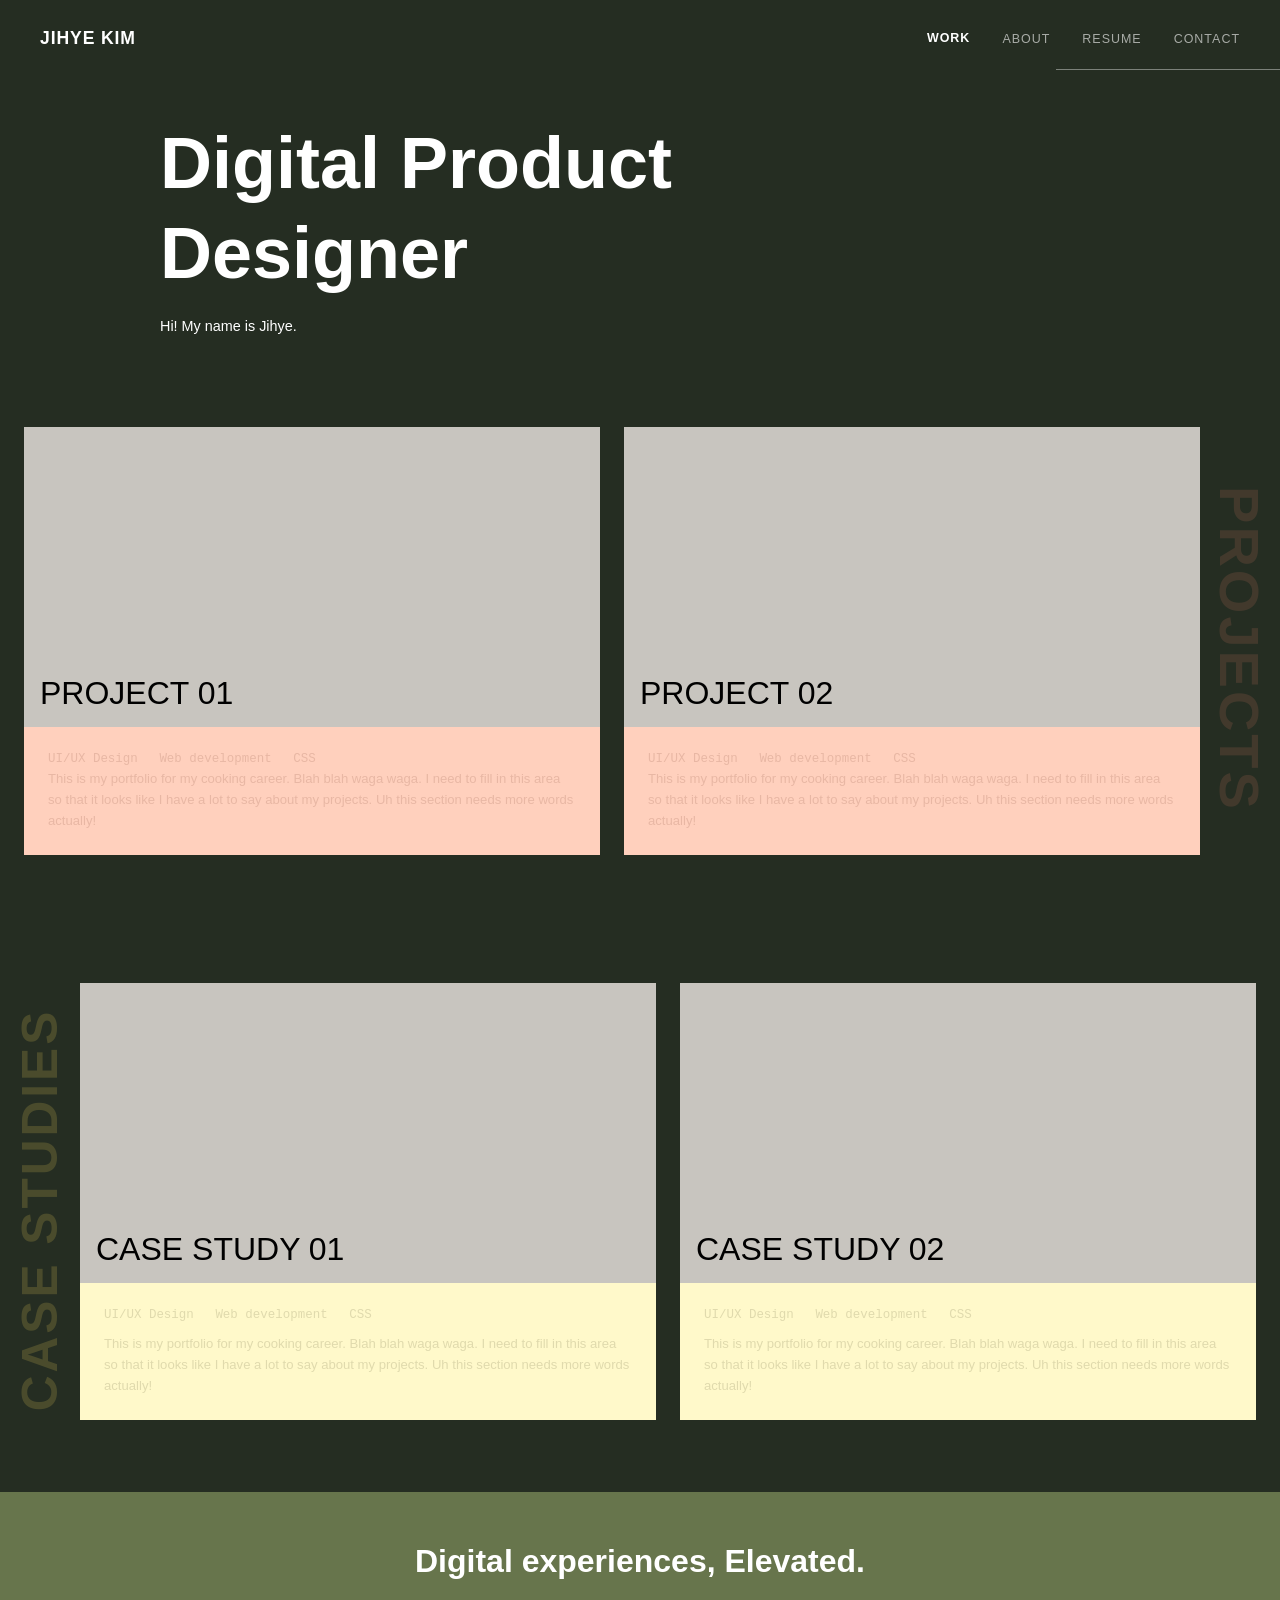
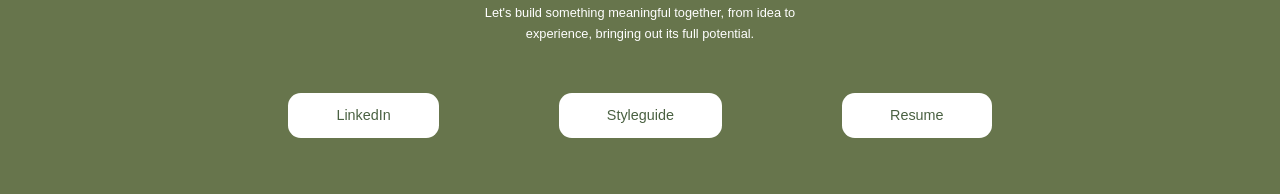
==== commit 3f3d385c: "04-09-1926" ====
--- a/index.html
+++ b/index.html
@@ -4,7 +4,9 @@
   <meta charset="utf-8">
   <title>Jihye Kim — Portfolio</title>
   <link href="https://fonts.googleapis.com/css2?family=Noto+Sans:wght@400;600&display=swap" rel="stylesheet">
+  <link href="css/nav.css" rel="stylesheet">
   <link href="css/main.css" rel="stylesheet">
+  <link href="css/footer.css" rel="stylesheet">
 </head>
 
 <body>
@@ -18,7 +20,8 @@
       <div class="nav-right">
         <a href="index.html" class="active">WORK</a>
         <a href="about.html">ABOUT</a>
-        <a href="#">RESUME</a>
+        <a href="https://drive.google.com/file/d/1FNBQ9LtG25vEeDbrCo-kGlvgfDbHiIwi/view"
+        target="_blank" rel="noopener noreferrer">RESUME</a>        
         <a href="contact.html">CONTACT</a>
       </div>
     </nav>
@@ -37,26 +40,28 @@
       <div class="grid">
 
         <a href="project1.html" class="card project-card">
-          <div class="card-img"></div>
+          <div class="card-img">
+            <h3 class="card-title">PROJECT 01</h3>
+          </div>
           <div class="card-info">
-            <h3>PROJECT 01</h3>
             <div class="hashtags">
-              <span>UI/UX Design</span>
-              <span>Web development</span>
-              <span>CSS</span>
+              <h6>UI/UX Design</h6>
+              <h6>Web development</h6>
+              <h6>CSS</h6>
             </div>
             <p>This is my portfolio for my cooking career. Blah blah waga waga. I need to fill in this area so that it looks like I have a lot to say about my projects. Uh this section needs more words actually!</p>
           </div>
         </a>
 
         <a href="project2.html" class="card project-card">
-          <div class="card-img"></div>
+          <div class="card-img">
+            <h3 class="card-title">PROJECT 02</h3>
+          </div>
           <div class="card-info">
-            <h3>PROJECT 02</h3>
             <div class="hashtags">
-              <span>UI/UX Design</span>
-              <span>Web development</span>
-              <span>CSS</span>
+              <h6>UI/UX Design</h6>
+              <h6>Web development</h6>
+              <h6>CSS</h6>
             </div>
             <p>This is my portfolio for my cooking career. Blah blah waga waga. I need to fill in this area so that it looks like I have a lot to say about my projects. Uh this section needs more words actually!</p>
           </div>
@@ -71,26 +76,30 @@
       <div class="grid">
 
         <a href="casestudy1.html" class="card casestudy-card">
-          <div class="card-img"></div>
-          <div class="card-info">
-            <h3>CASE STUDY 01</h3>
-            <div class="hashtags">
-              <span>UI/UX Design</span>
-              <span>Web development</span>
-              <span>CSS</span>
+          <div class="card-img">
+            <h3 class="card-title">CASE STUDY 01</h3>
             </div>
+
+            <div class="card-info">
+              <div class="hashtags">
+                <h6>UI/UX Design</h6>
+                <h6>Web development</h6>
+                <h6>CSS</h6>
+              </div>
             <p>This is my portfolio for my cooking career. Blah blah waga waga. I need to fill in this area so that it looks like I have a lot to say about my projects. Uh this section needs more words actually!</p>
           </div>
         </a>
 
         <a href="casestudy2.html" class="card casestudy-card">
-          <div class="card-img"></div>
+          <div class="card-img">
+            <h3 class="card-title">CASE STUDY 02</h3>
+          </div>
+
           <div class="card-info">
-            <h3>CASE STUDY 02</h3>
             <div class="hashtags">
-              <span>UI/UX Design</span>
-              <span>Web development</span>
-              <span>CSS</span>
+              <h6>UI/UX Design</h6>
+              <h6>Web development</h6>
+              <h6>CSS</h6>
             </div>
             <p>This is my portfolio for my cooking career. Blah blah waga waga. I need to fill in this area so that it looks like I have a lot to say about my projects. Uh this section needs more words actually!</p>
           </div>
@@ -103,12 +112,13 @@
 
   <!-- FOOTER -->
   <footer class="footer">
-    <h2>Digital experiences, elevated.</h2>
+    <h2>Digital experiences, Elevated.</h2>
     <p>Let's build something meaningful together, from idea to<br>experience, bringing out its full potential.</p>
     <div class="footer-links">
-      <a href="#">LinkedIn</a>
-      <a href="#">Email</a>
-      <a href="#">Resume</a>
+      <a href="https://www.linkedin.com/in/jihye-kim-528b58266/?locale=en" target="_blank" rel="jihye kim linked in">LinkedIn</a>
+      <a href="styleguide.html">Styleguide</a>
+      <a href="https://drive.google.com/file/d/1FNBQ9LtG25vEeDbrCo-kGlvgfDbHiIwi/view"
+        target="_blank" rel="noopener noreferrer">Resume</a>  
     </div>
   </footer>
 
--- a/css/nav.css
+++ b/css/nav.css
@@ -0,0 +1,46 @@
+.nav-bar {
+  display: flex;
+  justify-content: space-between;
+  align-items: center;
+  padding: 1.75rem 2.5rem 1.25rem;
+}
+.nav-left a {
+  font-family: "Styrene B", sans-serif;
+  font-weight: 700;
+  font-size: 1.1rem;
+  letter-spacing: 0.05em;
+  text-decoration: none;
+  color: #ffffff;
+}
+.nav-right {
+  display: flex;
+  align-items: center;
+  gap: 2rem;
+}
+.nav-right a {
+  font-family: "Styrene B", sans-serif;
+  font-weight: 400;
+  font-size: 0.78rem;
+  letter-spacing: 0.08em;
+  text-decoration: none;
+  color: #ffffff;
+  opacity: 0.6;
+  transition: opacity 0.2s ease;
+}
+
+.nav-right a:hover {
+  opacity: 1;
+}
+
+.nav-right a.active {
+  font-weight: 700;
+  opacity: 1;
+  padding-bottom: 2px;
+}
+
+.nav-line {
+  height: 1px;
+  background: #ffffff;
+  opacity: 0.4;
+  margin: 0 0 0 66rem;
+}
--- a/css/main.css
+++ b/css/main.css
@@ -6,8 +6,26 @@
 
 @font-face {
   font-family: "Styrene B";
+  src: url("fonts/StyreneB-Thin-Trial-BF63f6cc84a4246.otf") format("opentype");
+  font-weight: 200;
+  font-style: normal;
+}
+@font-face {
+  font-family: "Styrene B";
+  src: url("fonts/StyreneB-Light-Trial-BF63f6cbe64b47b.otf") format("opentype");
+  font-weight: 300;
+  font-style: normal;
+}
+@font-face {
+  font-family: "Styrene B";
   src: url("fonts/StyreneB-Regular-Trial-BF63f6cbe9db1d5.otf") format("opentype");
   font-weight: 400;
+  font-style: normal;
+}
+@font-face {
+  font-family: "Styrene B";
+  src: url("fonts/StyreneB-Medium-Trial-BF63f6cc85760c2.otf") format("opentype");
+  font-weight: 500;
   font-style: normal;
 }
 @font-face {
@@ -31,23 +49,25 @@
 
 h1 {
   font-family: "Styrene B", sans-serif;
-  font-size: 5rem;
-  font-weight: 700;
-  color: #ffffff;
-  line-height: 1.05;
+  font-size: 4.5rem;
+  font-weight: 700;
+  color: #ffffff;
+  line-height: 1.25;
 }
 h2 {
   font-family: "Styrene B", sans-serif;
-  font-size: 60px;
+  font-size: 1.75rem;
+  font-weight: 700;
+  color: #ffffff;
+  line-height: 1.1;
+  margin-bottom: 0.75rem;
+  padding: 0 0 1.5rem 0;
+}
+h3 {
+  font-family: "Styrene B", sans-serif;
+  font-size: 2rem;
   font-weight: 400;
-  color: #785141;
-  line-height: 1.1;
-}
-h3 {
-  font-family: "Styrene B", sans-serif;
-  font-size: 50px;
-  font-weight: 400;
-  color: #ffffff;
+  color: #000000;
   line-height: 1.1;
 }
 h4 {
@@ -66,9 +86,9 @@
 }
 h6 {
   font-family: "GT America Mono", monospace;
-  font-size: 20px;
+  font-size: 1rem;
   font-weight: 500;
-  color: #1E40FF;
+  color: #E8B7A4;
   line-height: 1.4;
 }
 p {
@@ -79,58 +99,14 @@
   color: #ffffff;
 }
 
-/* ── Nav ── */
-.nav-bar {
-  display: flex;
-  justify-content: space-between;
-  align-items: center;
-  padding: 1.75rem 2rem 1.25rem;
-}
-.nav-left a {
-  font-family: "Styrene B", sans-serif;
-  font-weight: 700;
-  font-size: 1.1rem;
-  letter-spacing: 0.05em;
-  text-decoration: none;
-  color: #ffffff;
-}
-.nav-right {
-  display: flex;
-  align-items: center;
-  gap: 2rem;
-}
-.nav-right a {
-  font-family: "Styrene B", sans-serif;
-  font-weight: 400;
-  font-size: 0.78rem;
-  letter-spacing: 0.08em;
-  text-decoration: none;
-  color: #ffffff;
-  opacity: 0.6;
-  transition: opacity 0.2s ease;
-}
-.nav-right a.active {
-  font-weight: 700;
-  opacity: 1;
-  padding-bottom: 2px;
-}
-
-.nav-line {
-  height: 1px;
-  background: #ffffff;
-  opacity: 0.4;
-  margin: 0 1rem 0 66rem;
-}
-
 /* ── Index hero ── */
 .hero-title {
-  padding: 3rem 2.5rem 1rem;
+  padding: 3rem 2.5rem 1rem 10rem;
 }
 
 .hero-sub {
   font-size: 0.9rem;
-  color: #ffffff;
-  padding: 0 2.5rem 2rem 3rem;
+  padding: 0 2.5rem 2rem 10rem;
 }
 
 /* ── Card sections ── */
@@ -143,17 +119,19 @@
   display: grid;
   grid-template-columns: 1fr 1fr;
   gap: 1.5rem;
-  padding: 1.5rem 2.5rem;
+  padding: 1.5rem 0;
 }
 
 /* Cards */
 .card {
-  display: block;
+  display: flex;
+  flex-direction: column;
   text-decoration: none;
   background: #ffffff;
   cursor: pointer;
   transition: transform 0.25s ease;
 }
+
 .card:hover {
   transform: translateY(-3px);
 }
@@ -161,17 +139,38 @@
 .card-img {
   height: 300px;
   background: #c8c5bf;
+  position: relative;
+}
+
+.card-title {
+  position: absolute;
+  bottom: 1rem;
+  left: 1rem;
+  margin: 0;
 }
 
 .card-info {
+  padding: 1.5rem 1.5rem 0rem 1.5rem;
+  transition: background 0.3s ease;
+  flex-grow: 1;
   padding: 1.5rem;
-  transition: background 0.3s ease;
 }
 
 /* Project cards */
+#projects {
+  padding-left: 1.5rem;
+  padding-right: 5rem;
+}
+
 .project-card .card-info {
   background: #FFD0BD;
 }
+
+.project-card .card-info .hashtags h6,
+.casestudy-card .card-info .hashtags h6 {
+  margin: 0;
+}
+
 .project-card .card-info h3 {
   font-family: "Styrene B", sans-serif;
   font-size: 1.1rem;
@@ -180,7 +179,8 @@
   margin-bottom: 0.5rem;
   letter-spacing: 0.06em;
 }
-.project-card .card-info .hashtags span {
+
+.project-card .card-info .hashtags h6 {
   font-size: 0.78rem;
   color: #E8B7A4;
   margin-right: 0.75rem;
@@ -192,9 +192,18 @@
   line-height: 1.6;
   margin-top: 0.5rem;
   transition: color 0.3s ease;
-}
+  margin: 0;
+}
+
+.hashtags {
+  display: flex;
+  gap: 0.6rem;
+  flex-wrap: wrap;
+}
+
+
 /* Project hover */
-.project-card:hover .card-info .hashtags span {
+.project-card:hover .card-info .hashtags h6 {
   color: #0012D7;
 }
 
@@ -203,6 +212,11 @@
 }
 
 /* Case study cards */
+#case-studies {
+  padding-left: 5rem;
+  padding-right: 1.5rem;
+}
+
 .casestudy-card .card-info {
   background: #FFF9CA;
 }
@@ -214,7 +228,7 @@
   margin-bottom: 0.5rem;
   letter-spacing: 0.06em;
 }
-.casestudy-card .card-info .hashtags span {
+.casestudy-card .card-info .hashtags h6 {
   font-size: 0.78rem;
   color: #E0DAAD;
   margin-right: 0.75rem;
@@ -227,8 +241,9 @@
   margin-top: 0.5rem;
   transition: color 0.3s ease;
 }
+
 /* Case study hover */
-.casestudy-card:hover .card-info .hashtags span {
+.casestudy-card:hover .card-info .hashtags h6 {
   color: #0012D7;
 }
 .casestudy-card:hover .card-info p {
@@ -238,9 +253,7 @@
 /* ── Side labels ── */
 .side-label {
   position: absolute;
-  writing-mode: vertical-rl;
-  font-family: "Styrene B", sans-serif;
-  font-size: 1rem;
+  font-family: "Styrene B", sans-serif;
   font-weight: 700;
   letter-spacing: 3px;
   color: #ffffff;
@@ -250,61 +263,31 @@
   pointer-events: none;
   user-select: none;
 }
+
 .side-label.right {
+  writing-mode: vertical-rl;
   right: 0.5rem;
-}
+  font-size: 3.5rem;
+  color: #785141
+}
+
 .side-label.left {
-  left: 0.5rem;
-}
-
-/* ── Footer ── */
-.footer {
-  background: #6f7c5a;
-  text-align: center;
-  padding: 4rem 2rem 3.5rem;
-}
-.footer h2 {
-  font-family: "Styrene B", sans-serif;
-  font-size: 1.5rem;
-  font-weight: 700;
-  color: #ffffff;
-  margin-bottom: 0.75rem;
-}
-.footer p {
-  font-size: 0.85rem;
-  color: #eeeeee;
-  line-height: 1.6;
-  margin-bottom: 2rem;
-}
-.footer-links {
-  display: flex;
-  justify-content: center;
-  gap: 1rem;
-  flex-wrap: wrap;
-}
-.footer-links a {
-  font-family: "Styrene B", sans-serif;
-  font-size: 0.82rem;
-  font-weight: 400;
-  color: #333333;
-  background: #ffffff;
-  text-decoration: none;
-  padding: 0.55rem 1.4rem;
-  border-radius: 20px;
-  transition: background 0.2s ease;
-}
-.footer-links a:hover {
-  background: #f0f0f0;
+  writing-mode: vertical-rl;
+  transform: translateY(-50%) rotate(180deg);
+  left: 0.7rem;
+  font-size: 3.1rem;
+  color: #8F853F;
+  white-space: nowrap;
 }
 
 @media (max-width: 700px) {
   h1 { font-size: 3rem; }
   h2 { font-size: 2rem; }
-  h3 { font-size: 1.6rem; }
-  h4 { font-size: 1.4rem; }
-  h5 { font-size: 1.2rem; }
-  h6 { font-size: 1rem; }
-  p  { font-size: 0.9rem; }
+  h3 { font-size: 1.4rem; }
+  h4 { font-size: 1.2rem; }
+  h5 { font-size: 1rem; }
+  h6 { font-size: 0.8rem; }
+  p  { font-size: 0.7rem; }
 
   .hero-title { padding: 2rem 1.5rem 0.75rem; }
   .hero-sub   { padding: 0 1.5rem 1.5rem; }
--- a/css/footer.css
+++ b/css/footer.css
@@ -0,0 +1,46 @@
+.footer {
+  background: #67754C;
+  text-align: center;
+  padding: 3rem 2rem 3.5rem;
+}
+
+.footer h2 {
+  font-family: "Styrene B", sans-serif;
+  font-size: 2rem;
+  font-weight: 700;
+  color: white;
+  margin-bottom: 0.75rem;
+  padding: 0.25rem 0 0.75rem 0;
+}
+
+.footer p {
+  font-family: "Styrene B", sans-serif;
+  font-size: 0.8rem;
+  font-weight: 300;
+  line-height: 1.3rem;
+  margin-bottom: 3rem;
+}
+
+.footer-links {
+  display: flex;
+  justify-content: center;
+  gap: 7.5rem;
+  flex-wrap: wrap;
+}
+
+.footer-links a {
+  font-family: "Styrene B", sans-serif;
+  font-size: 0.9rem;
+  font-weight: 400;
+  color: #4A6142;
+  background: #ffffff;
+  text-decoration: none;
+  padding: 0.9rem 3rem;
+  border-radius: 0.8rem;
+  cursor: pointer;
+  transition: background 0.2s ease, color 0.2s ease;
+}
+
+.footer-links a:hover {
+  background: #d5d5d5;
+}
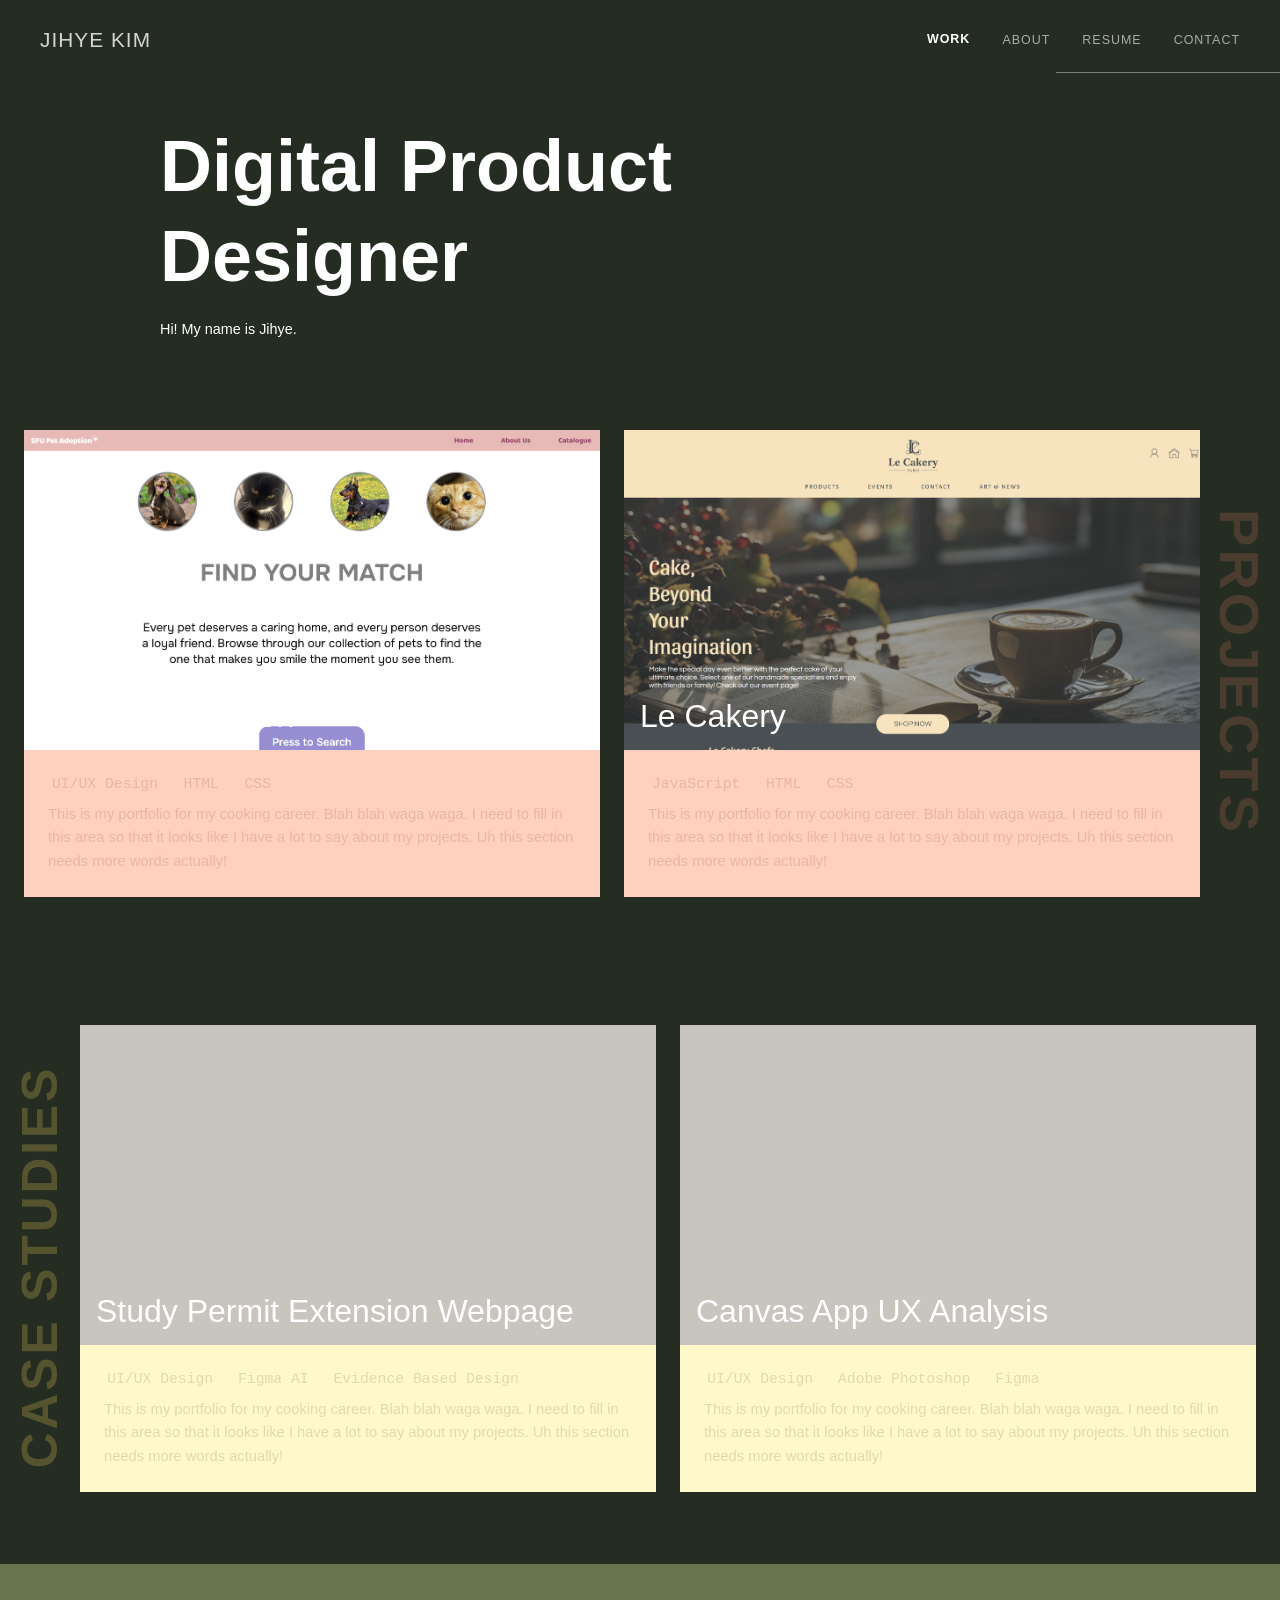
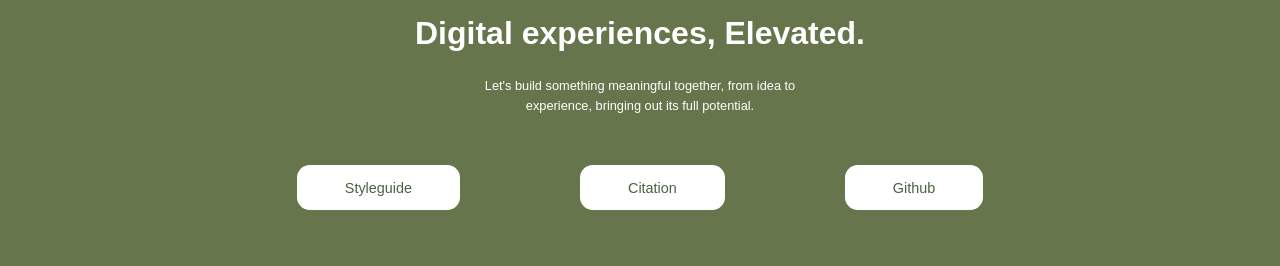
==== commit 267985d6: "04-10-1027" ====
--- a/index.html
+++ b/index.html
@@ -40,13 +40,13 @@
       <div class="grid">
 
         <a href="project1.html" class="card project-card">
-          <div class="card-img">
-            <h3 class="card-title">PROJECT 01</h3>
+          <div class="card-img pet-adoption-img">
+            <h3 class="card-title">SFU Pet Adoption</h3>
           </div>
           <div class="card-info">
             <div class="hashtags">
               <h6>UI/UX Design</h6>
-              <h6>Web development</h6>
+              <h6>HTML</h6>
               <h6>CSS</h6>
             </div>
             <p>This is my portfolio for my cooking career. Blah blah waga waga. I need to fill in this area so that it looks like I have a lot to say about my projects. Uh this section needs more words actually!</p>
@@ -54,13 +54,13 @@
         </a>
 
         <a href="project2.html" class="card project-card">
-          <div class="card-img">
-            <h3 class="card-title">PROJECT 02</h3>
+          <div class="card-img le-cakery-img">
+            <h3 class="card-title">Le Cakery</h3>
           </div>
           <div class="card-info">
             <div class="hashtags">
-              <h6>UI/UX Design</h6>
-              <h6>Web development</h6>
+              <h6>JavaScript</h6>
+              <h6>HTML</h6>
               <h6>CSS</h6>
             </div>
             <p>This is my portfolio for my cooking career. Blah blah waga waga. I need to fill in this area so that it looks like I have a lot to say about my projects. Uh this section needs more words actually!</p>
@@ -76,30 +76,30 @@
       <div class="grid">
 
         <a href="casestudy1.html" class="card casestudy-card">
-          <div class="card-img">
-            <h3 class="card-title">CASE STUDY 01</h3>
+          <div class="card-img permit-extension-img">
+            <h3 class="card-title">Study Permit Extension Webpage</h3>
             </div>
 
             <div class="card-info">
               <div class="hashtags">
                 <h6>UI/UX Design</h6>
-                <h6>Web development</h6>
-                <h6>CSS</h6>
+                <h6>Figma AI</h6>
+                <h6>Evidence Based Design</h6>
               </div>
             <p>This is my portfolio for my cooking career. Blah blah waga waga. I need to fill in this area so that it looks like I have a lot to say about my projects. Uh this section needs more words actually!</p>
           </div>
         </a>
 
         <a href="casestudy2.html" class="card casestudy-card">
-          <div class="card-img">
-            <h3 class="card-title">CASE STUDY 02</h3>
+          <div class="card-img canvas-img">
+            <h3 class="card-title">Canvas App UX Analysis</h3>
           </div>
 
           <div class="card-info">
             <div class="hashtags">
               <h6>UI/UX Design</h6>
-              <h6>Web development</h6>
-              <h6>CSS</h6>
+              <h6>Adobe Photoshop</h6>
+              <h6>Figma</h6>
             </div>
             <p>This is my portfolio for my cooking career. Blah blah waga waga. I need to fill in this area so that it looks like I have a lot to say about my projects. Uh this section needs more words actually!</p>
           </div>
@@ -115,10 +115,9 @@
     <h2>Digital experiences, Elevated.</h2>
     <p>Let's build something meaningful together, from idea to<br>experience, bringing out its full potential.</p>
     <div class="footer-links">
-      <a href="https://www.linkedin.com/in/jihye-kim-528b58266/?locale=en" target="_blank" rel="jihye kim linked in">LinkedIn</a>
       <a href="styleguide.html">Styleguide</a>
-      <a href="https://drive.google.com/file/d/1FNBQ9LtG25vEeDbrCo-kGlvgfDbHiIwi/view"
-        target="_blank" rel="noopener noreferrer">Resume</a>  
+      <a href="citation.html">Citation</a> 
+      <a href="styleguide.html">Github</a>
     </div>
   </footer>
 
--- a/css/nav.css
+++ b/css/nav.css
@@ -6,12 +6,19 @@
 }
 .nav-left a {
   font-family: "Styrene B", sans-serif;
-  font-weight: 700;
-  font-size: 1.1rem;
+  font-weight: 500;
+  font-size: 1.3rem;
   letter-spacing: 0.05em;
+  opacity: 0.8;
+  transition: opacity 0.5s ease;
   text-decoration: none;
   color: #ffffff;
 }
+.nav-left a:hover {
+  font-weight: 700;
+  opacity: 1;
+}
+
 .nav-right {
   display: flex;
   align-items: center;
--- a/css/main.css
+++ b/css/main.css
@@ -67,7 +67,7 @@
   font-family: "Styrene B", sans-serif;
   font-size: 2rem;
   font-weight: 400;
-  color: #000000;
+  color: #ffffff;
   line-height: 1.1;
 }
 h4 {
@@ -93,7 +93,7 @@
 }
 p {
   font-family: "Styrene B", sans-serif;
-  font-size: 18px;
+  font-size: 1rem;
   font-weight: 400;
   line-height: 25px;
   color: #ffffff;
@@ -137,10 +137,39 @@
 }
 
 .card-img {
-  height: 300px;
+  height: 20rem;
   background: #c8c5bf;
   position: relative;
 }
+
+.pet-adoption-img {
+  background-image: url("../img/pet-adoption.png");
+  background-size: cover;
+  background-position: center;
+}
+
+.le-cakery-img {
+  background-image: url("../img/leCakeryHome.png");
+  background-size: cover;
+  background-position: center;
+}
+
+.permit-extension-img {
+  background-image: url("../img/permitExtension.png");
+  background-size: cover;
+  background-position: center;
+}
+
+.canvas-img {
+  background-image: url("../img/canvas.png");
+  background-size: cover;
+  background-position: center;
+}
+
+
+
+
+
 
 .card-title {
   position: absolute;
@@ -181,13 +210,13 @@
 }
 
 .project-card .card-info .hashtags h6 {
-  font-size: 0.78rem;
+  font-size: 0.92rem;
   color: #E8B7A4;
-  margin-right: 0.75rem;
+  margin: 0 0.75rem 0.5rem 0.25rem;
   transition: color 0.3s ease;
 }
 .project-card .card-info p {
-  font-size: 0.82rem;
+  font-size: 0.92rem;
   color: #E8B7A4;
   line-height: 1.6;
   margin-top: 0.5rem;
@@ -229,13 +258,13 @@
   letter-spacing: 0.06em;
 }
 .casestudy-card .card-info .hashtags h6 {
-  font-size: 0.78rem;
+  font-size: 0.92rem;
   color: #E0DAAD;
-  margin-right: 0.75rem;
+  margin: 0 0.75rem 0 0.2rem;
   transition: color 0.3s ease;
 }
 .casestudy-card .card-info p {
-  font-size: 0.82rem;
+  font-size: 0.92rem;
   color: #E0DAAD;
   line-height: 1.6;
   margin-top: 0.5rem;
@@ -257,7 +286,7 @@
   font-weight: 700;
   letter-spacing: 3px;
   color: #ffffff;
-  opacity: 0.35;
+  opacity: 0.45;
   top: 50%;
   transform: translateY(-50%);
   pointer-events: none;
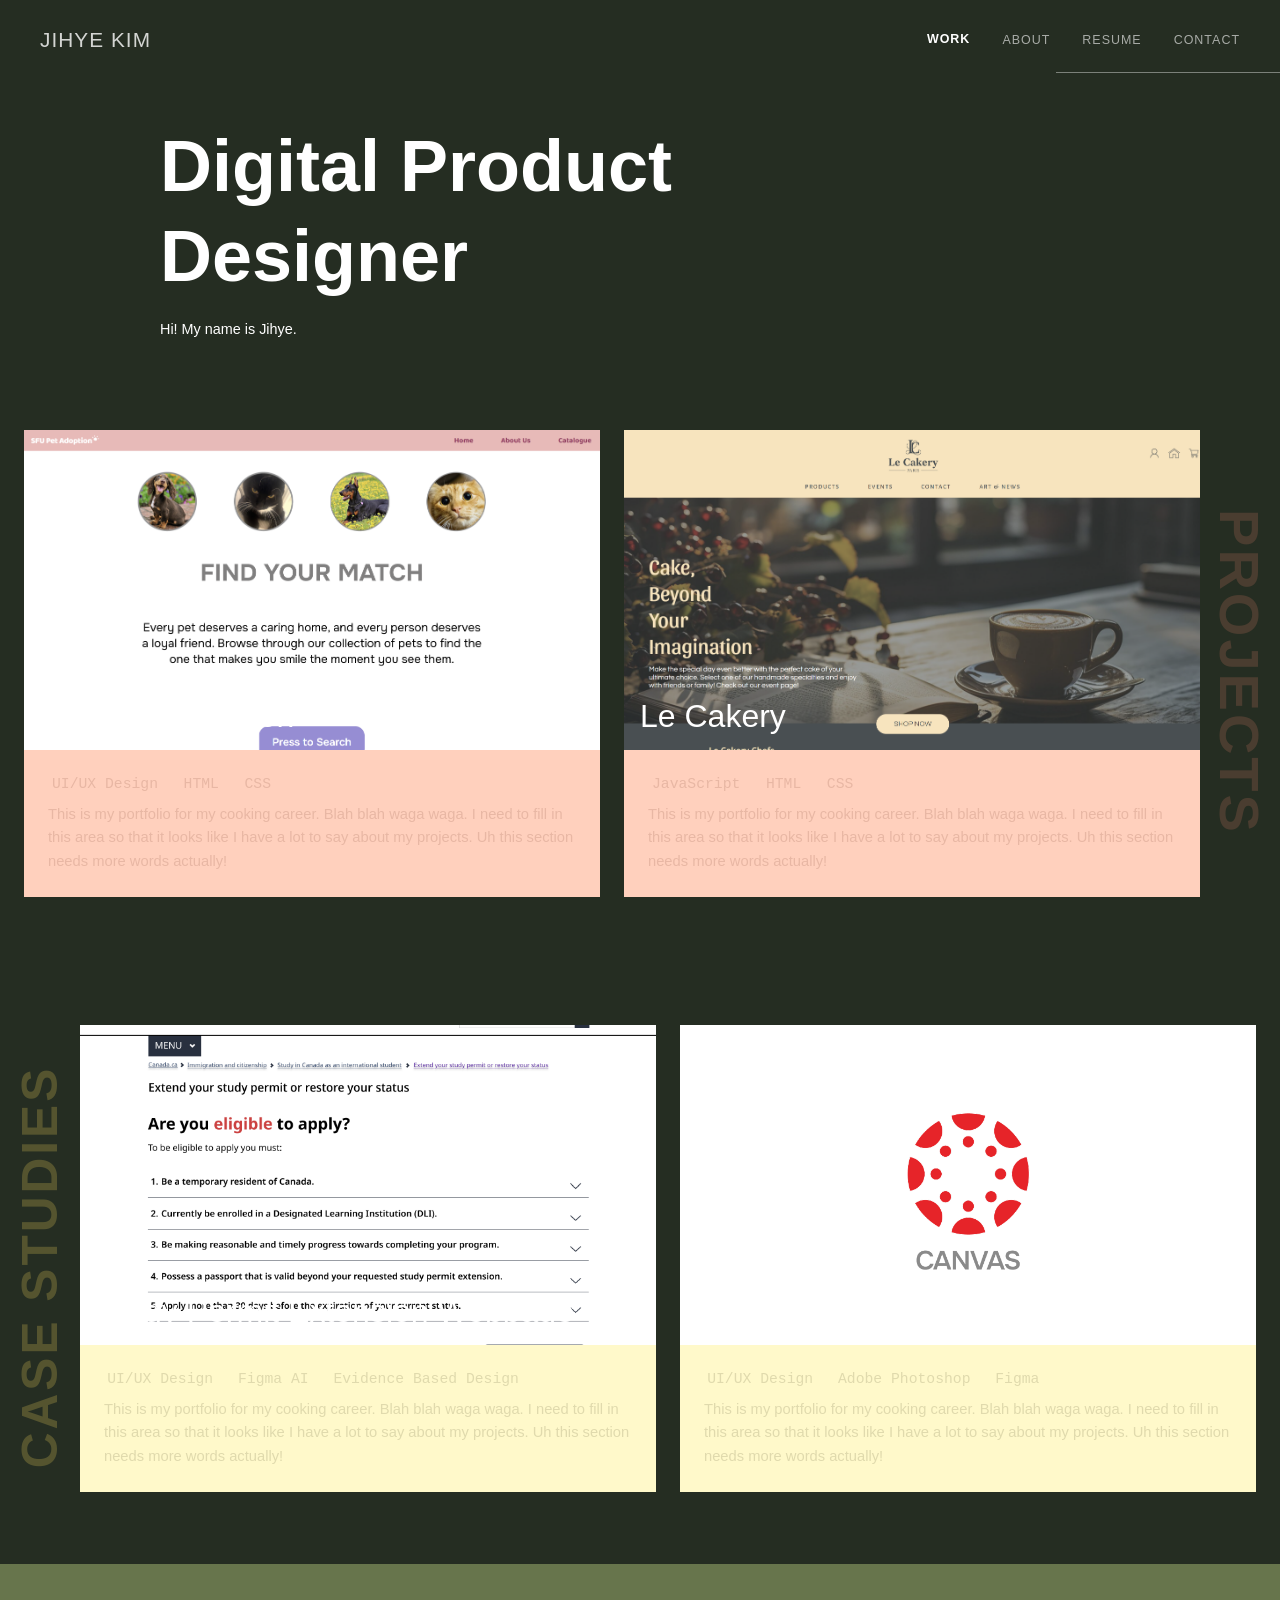
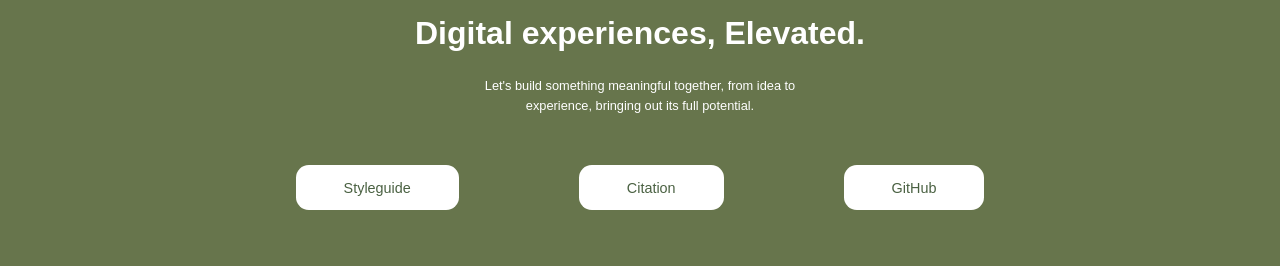
==== commit 020ec036: "04-10-1624" ====
--- a/index.html
+++ b/index.html
@@ -113,11 +113,13 @@
   <!-- FOOTER -->
   <footer class="footer">
     <h2>Digital experiences, Elevated.</h2>
-    <p>Let's build something meaningful together, from idea to<br>experience, bringing out its full potential.</p>
+    <p>Let's build something meaningful together, from idea to
+      <br>experience, bringing out its full potential.</p>
     <div class="footer-links">
       <a href="styleguide.html">Styleguide</a>
-      <a href="citation.html">Citation</a> 
-      <a href="styleguide.html">Github</a>
+      <a href="citation.html">Citation</a>
+      <a href="https://jihyebook-star.github.io/IAT339-P03/index.html" target="_blank" rel="a link to thus github">
+        GitHub</a>
     </div>
   </footer>
 
--- a/css/main.css
+++ b/css/main.css
@@ -155,21 +155,16 @@
 }
 
 .permit-extension-img {
-  background-image: url("../img/permitExtension.png");
+  background-image: url("../img/studyPermitExtensionHome.png");
   background-size: cover;
   background-position: center;
 }
 
 .canvas-img {
-  background-image: url("../img/canvas.png");
+  background-image: url("../img/canvasHome.png");
   background-size: cover;
   background-position: center;
 }
-
-
-
-
-
 
 .card-title {
   position: absolute;
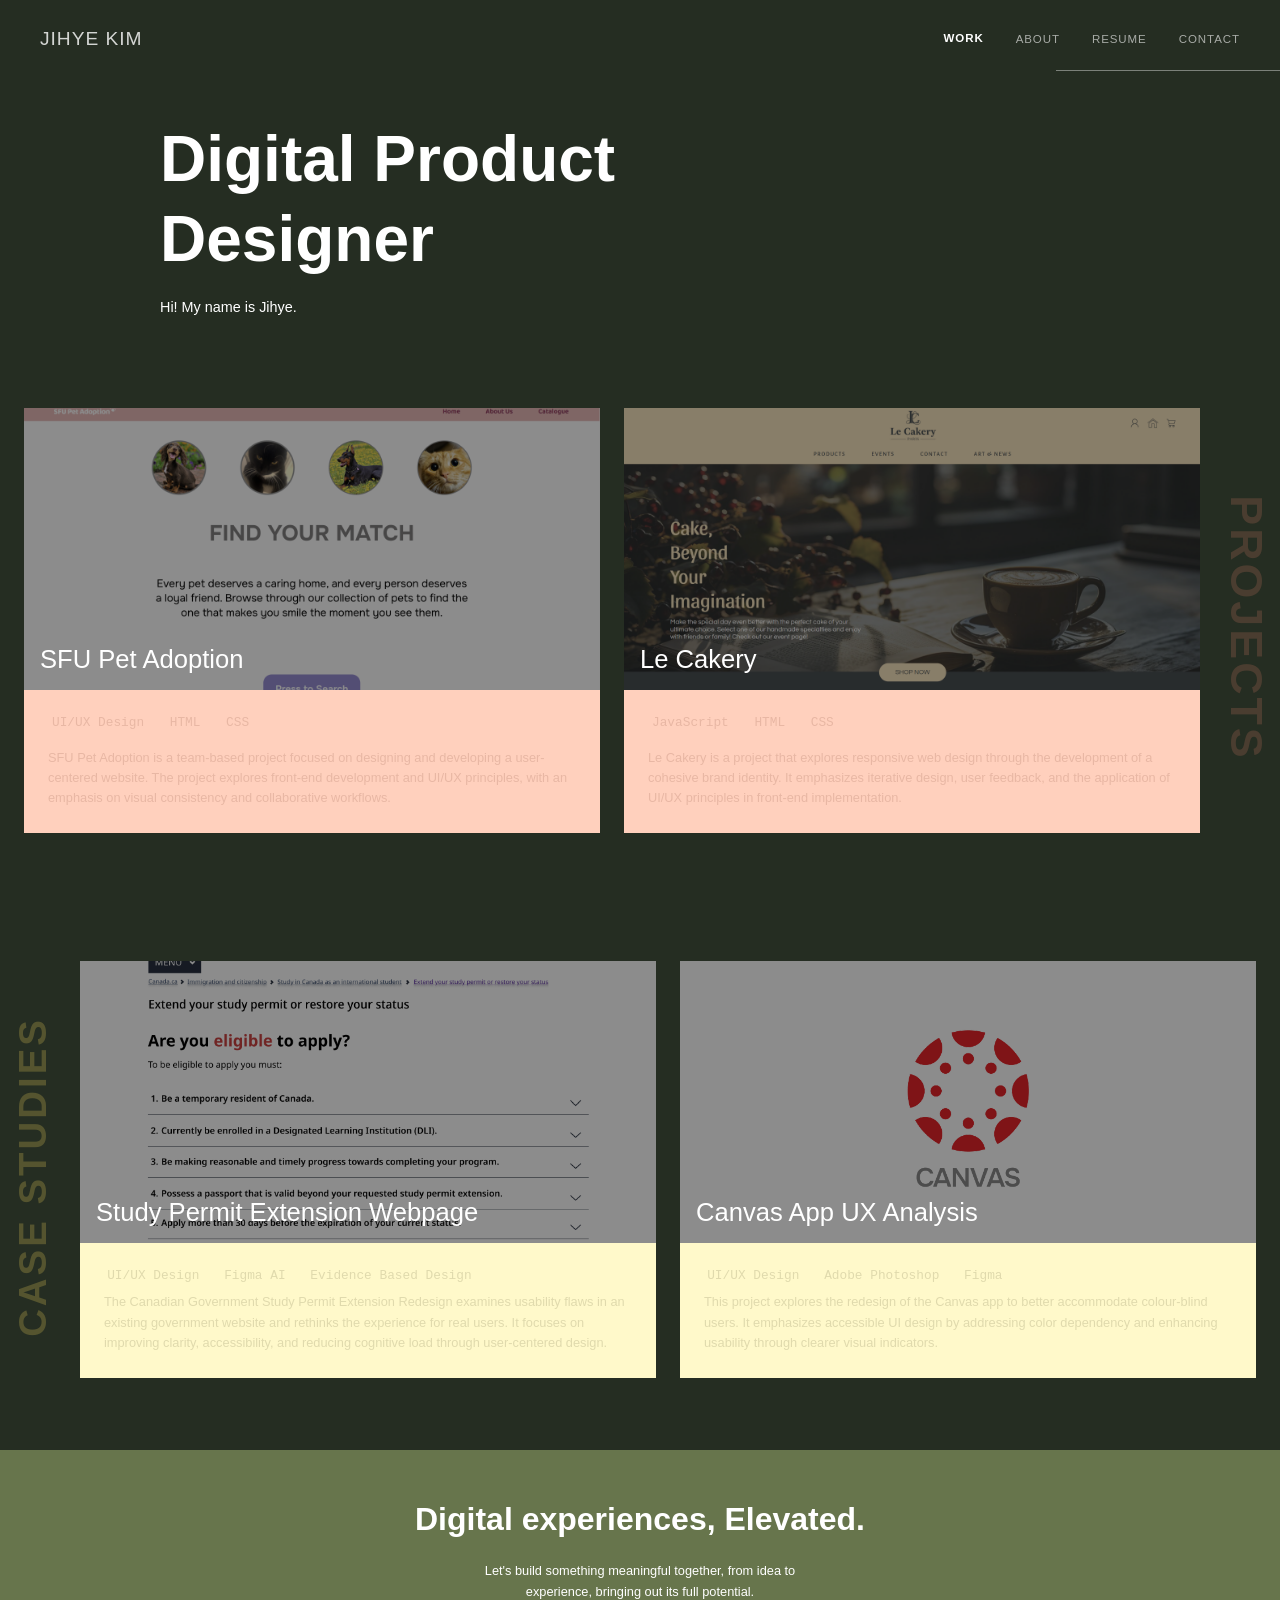
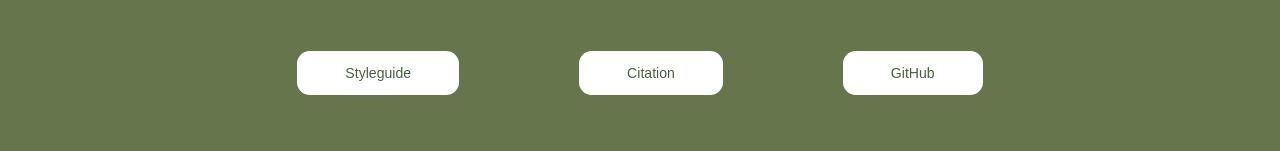
==== commit adaef01e: "Final" ====
--- a/index.html
+++ b/index.html
@@ -31,7 +31,6 @@
     <p class="hero-sub">Hi! My name is Jihye.</p>
   </header>
 
-  <!-- MAIN -->
   <main>
 
     <!-- PROJECTS -->
@@ -49,7 +48,9 @@
               <h6>HTML</h6>
               <h6>CSS</h6>
             </div>
-            <p>This is my portfolio for my cooking career. Blah blah waga waga. I need to fill in this area so that it looks like I have a lot to say about my projects. Uh this section needs more words actually!</p>
+            <p>SFU Pet Adoption is a team-based project focused on designing and developing a 
+              user-centered website. The project explores front-end development and UI/UX principles,
+               with an emphasis on visual consistency and collaborative workflows.</p>
           </div>
         </a>
 
@@ -63,7 +64,9 @@
               <h6>HTML</h6>
               <h6>CSS</h6>
             </div>
-            <p>This is my portfolio for my cooking career. Blah blah waga waga. I need to fill in this area so that it looks like I have a lot to say about my projects. Uh this section needs more words actually!</p>
+            <p>Le Cakery is a project that explores responsive web design through the development of 
+              a cohesive brand identity. It emphasizes iterative design, user feedback, and the 
+              application of UI/UX principles in front-end implementation.</p>
           </div>
         </a>
 
@@ -86,7 +89,9 @@
                 <h6>Figma AI</h6>
                 <h6>Evidence Based Design</h6>
               </div>
-            <p>This is my portfolio for my cooking career. Blah blah waga waga. I need to fill in this area so that it looks like I have a lot to say about my projects. Uh this section needs more words actually!</p>
+            <p>The Canadian Government Study Permit Extension Redesign examines usability flaws in 
+              an existing government website and rethinks the experience for real users. It focuses 
+              on improving clarity, accessibility, and reducing cognitive load through user-centered design.</p>
           </div>
         </a>
 
@@ -101,7 +106,9 @@
               <h6>Adobe Photoshop</h6>
               <h6>Figma</h6>
             </div>
-            <p>This is my portfolio for my cooking career. Blah blah waga waga. I need to fill in this area so that it looks like I have a lot to say about my projects. Uh this section needs more words actually!</p>
+            <p>This project explores the redesign of the Canvas app to better accommodate colour-blind 
+              users. It emphasizes accessible UI design by addressing color dependency and enhancing 
+              usability through clearer visual indicators.</p>
           </div>
         </a>
 
--- a/css/nav.css
+++ b/css/nav.css
@@ -4,16 +4,18 @@
   align-items: center;
   padding: 1.75rem 2.5rem 1.25rem;
 }
+
 .nav-left a {
   font-family: "Styrene B", sans-serif;
   font-weight: 500;
-  font-size: 1.3rem;
+  font-size: clamp(1rem, 1.5vw, 1.3rem);
   letter-spacing: 0.05em;
   opacity: 0.8;
   transition: opacity 0.5s ease;
   text-decoration: none;
   color: #ffffff;
 }
+
 .nav-left a:hover {
   font-weight: 700;
   opacity: 1;
@@ -24,10 +26,11 @@
   align-items: center;
   gap: 2rem;
 }
+
 .nav-right a {
   font-family: "Styrene B", sans-serif;
   font-weight: 400;
-  font-size: 0.78rem;
+  font-size: clamp(0.65rem, 0.9vw, 0.78rem);
   letter-spacing: 0.08em;
   text-decoration: none;
   color: #ffffff;
@@ -42,12 +45,81 @@
 .nav-right a.active {
   font-weight: 700;
   opacity: 1;
-  padding-bottom: 2px;
+  padding-bottom: 0.125rem;
 }
 
 .nav-line {
-  height: 1px;
+  height: 0.0625rem;
   background: #ffffff;
   opacity: 0.4;
   margin: 0 0 0 66rem;
 }
+
+@media (min-width: 90rem) {
+  .nav-bar {
+    padding: 2rem 3rem 1.5rem;
+  }
+
+  .nav-right {
+    gap: 2.5rem;
+  }
+}
+
+@media (min-width: 120rem) {
+  .nav-bar {
+    padding: 2.5rem 4rem 2rem;
+  }
+
+  .nav-right {
+    gap: 3rem;
+  }
+
+  .nav-line {
+    margin-left: 80rem;
+  }
+}
+
+@media (max-width: 63.9375rem) {
+  .nav-bar {
+    padding: 1.5rem 2rem 1rem;
+  }
+
+  .nav-right {
+    gap: 1.5rem;
+  }
+
+  .nav-line {
+    margin-left: 40rem;
+  }
+}
+
+@media (max-width: 47.9375rem) {
+  .nav-bar {
+    padding: 1.25rem 1.5rem 1rem;
+  }
+
+  .nav-right {
+    gap: 1.25rem;
+  }
+
+  .nav-line {
+    margin: 0 1.5rem;
+  }
+}
+
+@media (max-width: 29.9375rem) {
+  .nav-bar {
+    padding: 1rem 1rem 0.875rem;
+    flex-wrap: wrap;
+    gap: 0.75rem;
+  }
+
+  .nav-right {
+    gap: 1rem;
+    flex-wrap: wrap;
+  }
+
+  .nav-line {
+    margin: 0 1rem;
+  }
+}
--- a/css/main.css
+++ b/css/main.css
@@ -41,22 +41,27 @@
   font-style: normal;
 }
 
+html {
+  font-size: 16px;
+}
+
 body {
   font-family: "Styrene B", "Helvetica Neue", Arial, sans-serif;
   background-color: #252D22;
   color: #ffffff;
 }
 
+/* ── Typography ── */
 h1 {
   font-family: "Styrene B", sans-serif;
-  font-size: 4.5rem;
+  font-size: clamp(2rem, 5vw, 4.5rem);
   font-weight: 700;
   color: #ffffff;
   line-height: 1.25;
 }
 h2 {
   font-family: "Styrene B", sans-serif;
-  font-size: 1.75rem;
+  font-size: clamp(1.25rem, 2.5vw, 1.75rem);
   font-weight: 700;
   color: #ffffff;
   line-height: 1.1;
@@ -65,51 +70,49 @@
 }
 h3 {
   font-family: "Styrene B", sans-serif;
-  font-size: 2rem;
+  font-size: clamp(1.25rem, 2vw, 2rem);
   font-weight: 400;
   color: #ffffff;
   line-height: 1.1;
 }
 h4 {
   font-family: "Noto Sans", "Helvetica Neue", Arial, sans-serif;
-  font-size: 45px;
+  font-size: clamp(1.5rem, 4vw, 2.8125rem);
   font-weight: 700;
   color: #ffffff;
   line-height: 1.15;
 }
 h5 {
   font-family: "Noto Sans", "Helvetica Neue", Arial, sans-serif;
-  font-size: 40px;
+  font-size: clamp(1.25rem, 3.5vw, 2.5rem);
   font-weight: 600;
   color: #ffffff;
   line-height: 1.2;
 }
 h6 {
   font-family: "GT America Mono", monospace;
-  font-size: 1rem;
+  font-size: clamp(0.75rem, 1.2vw, 1rem);
   font-weight: 500;
   color: #E8B7A4;
   line-height: 1.4;
 }
 p {
   font-family: "Styrene B", sans-serif;
-  font-size: 1rem;
+  font-size: clamp(0.8125rem, 1.2vw, 1rem);
   font-weight: 400;
-  line-height: 25px;
-  color: #ffffff;
-}
-
-/* ── Index hero ── */
+  line-height: 1.5625rem;
+  color: #ffffff;
+}
+
 .hero-title {
   padding: 3rem 2.5rem 1rem 10rem;
 }
 
 .hero-sub {
-  font-size: 0.9rem;
+  font-size: clamp(0.75rem, 1.2vw, 0.9rem);
   padding: 0 2.5rem 2rem 10rem;
 }
 
-/* ── Card sections ── */
 .card-section {
   position: relative;
   padding: 2rem 0 3rem;
@@ -122,7 +125,6 @@
   padding: 1.5rem 0;
 }
 
-/* Cards */
 .card {
   display: flex;
   flex-direction: column;
@@ -133,13 +135,31 @@
 }
 
 .card:hover {
-  transform: translateY(-3px);
+  transform: translateY(-0.1875rem);
+}
+
+.card:hover .card-title {
+  color: #1a1a1a;
 }
 
 .card-img {
-  height: 20rem;
+  height: clamp(10rem, 22vw, 20rem);
   background: #c8c5bf;
   position: relative;
+  overflow: hidden;
+}
+
+.card-img::after {
+  content: "";
+  position: absolute;
+  inset: 0;
+  background: rgba(0, 0, 0, 0.45);
+  transition: opacity 0.3s ease;
+  pointer-events: none;
+}
+
+.card:hover .card-img::after {
+  opacity: 0;
 }
 
 .pet-adoption-img {
@@ -171,16 +191,17 @@
   bottom: 1rem;
   left: 1rem;
   margin: 0;
+  color: #ffffff;
+  transition: color 0.3s ease;
+  z-index: 1;
 }
 
 .card-info {
-  padding: 1.5rem 1.5rem 0rem 1.5rem;
   transition: background 0.3s ease;
   flex-grow: 1;
   padding: 1.5rem;
 }
 
-/* Project cards */
 #projects {
   padding-left: 1.5rem;
   padding-right: 5rem;
@@ -197,7 +218,7 @@
 
 .project-card .card-info h3 {
   font-family: "Styrene B", sans-serif;
-  font-size: 1.1rem;
+  font-size: clamp(0.8125rem, 1.2vw, 1.1rem);
   font-weight: 700;
   color: #2a2a2a;
   margin-bottom: 0.5rem;
@@ -205,28 +226,27 @@
 }
 
 .project-card .card-info .hashtags h6 {
-  font-size: 0.92rem;
+  font-size: clamp(0.75rem, 1vw, 0.92rem);
   color: #E8B7A4;
   margin: 0 0.75rem 0.5rem 0.25rem;
   transition: color 0.3s ease;
 }
+
 .project-card .card-info p {
-  font-size: 0.92rem;
+  font-size: clamp(0.75rem, 1vw, 0.92rem);
   color: #E8B7A4;
   line-height: 1.6;
-  margin-top: 0.5rem;
+  margin: 0;
   transition: color 0.3s ease;
-  margin: 0;
 }
 
 .hashtags {
   display: flex;
   gap: 0.6rem;
   flex-wrap: wrap;
-}
-
-
-/* Project hover */
+  margin-bottom: 0.5rem;
+}
+
 .project-card:hover .card-info .hashtags h6 {
   color: #0012D7;
 }
@@ -235,7 +255,7 @@
   color: #1a1a1a;
 }
 
-/* Case study cards */
+/* ── Case study cards ── */
 #case-studies {
   padding-left: 5rem;
   padding-right: 1.5rem;
@@ -244,42 +264,44 @@
 .casestudy-card .card-info {
   background: #FFF9CA;
 }
+
 .casestudy-card .card-info h3 {
   font-family: "Styrene B", sans-serif;
-  font-size: 1.1rem;
+  font-size: clamp(0.8125rem, 1.2vw, 1.1rem);
   font-weight: 700;
   color: #2a2a2a;
   margin-bottom: 0.5rem;
   letter-spacing: 0.06em;
 }
+
 .casestudy-card .card-info .hashtags h6 {
-  font-size: 0.92rem;
+  font-size: clamp(0.75rem, 1vw, 0.92rem);
   color: #E0DAAD;
   margin: 0 0.75rem 0 0.2rem;
   transition: color 0.3s ease;
 }
+
 .casestudy-card .card-info p {
-  font-size: 0.92rem;
+  font-size: clamp(0.75rem, 1vw, 0.92rem);
   color: #E0DAAD;
   line-height: 1.6;
   margin-top: 0.5rem;
   transition: color 0.3s ease;
 }
 
-/* Case study hover */
 .casestudy-card:hover .card-info .hashtags h6 {
   color: #0012D7;
 }
+
 .casestudy-card:hover .card-info p {
   color: #1a1a1a;
 }
 
-/* ── Side labels ── */
 .side-label {
   position: absolute;
   font-family: "Styrene B", sans-serif;
   font-weight: 700;
-  letter-spacing: 3px;
+  letter-spacing: 0.1875rem;
   color: #ffffff;
   opacity: 0.45;
   top: 50%;
@@ -291,40 +313,188 @@
 .side-label.right {
   writing-mode: vertical-rl;
   right: 0.5rem;
-  font-size: 3.5rem;
-  color: #785141
+  font-size: clamp(1.5rem, 3.5vw, 3.5rem);
+  color: #785141;
 }
 
 .side-label.left {
   writing-mode: vertical-rl;
   transform: translateY(-50%) rotate(180deg);
   left: 0.7rem;
-  font-size: 3.1rem;
+  font-size: clamp(1.3rem, 3vw, 3.1rem);
   color: #8F853F;
   white-space: nowrap;
 }
 
-@media (max-width: 700px) {
-  h1 { font-size: 3rem; }
-  h2 { font-size: 2rem; }
-  h3 { font-size: 1.4rem; }
-  h4 { font-size: 1.2rem; }
-  h5 { font-size: 1rem; }
-  h6 { font-size: 0.8rem; }
-  p  { font-size: 0.7rem; }
-
-  .hero-title { padding: 2rem 1.5rem 0.75rem; }
-  .hero-sub   { padding: 0 1.5rem 1.5rem; }
-
-  .nav-bar  { padding: 1.2rem 1.2rem 1rem; }
-  .nav-line { margin: 0 1.2rem; }
-  .nav-right { gap: 1.2rem; }
-  .nav-right a { font-size: 0.72rem; }
-
+/* ── Television ── */
+@media (min-width: 120rem) {
+  html {
+    font-size: 22px;
+  }
+
+  .hero-title {
+    padding: 5rem 4rem 1.5rem 14rem;
+  }
+
+  .hero-sub {
+    padding: 0 4rem 3rem 14rem;
+  }
+
+  #projects {
+    padding-left: 3rem;
+    padding-right: 9rem;
+  }
+
+  #case-studies {
+    padding-left: 9rem;
+    padding-right: 3rem;
+  }
+
+  .card-img {
+    height: clamp(22rem, 18vw, 32rem);
+  }
+
+  .grid {
+    gap: 2rem;
+    padding: 2rem 0;
+  }
+}
+
+/* ── Desktop ── */
+@media (min-width: 90rem) {
+  html {
+    font-size: 18px;
+  }
+
+  .hero-title {
+    padding: 4rem 3rem 1.25rem 12rem;
+  }
+
+  .hero-sub {
+    padding: 0 3rem 2.5rem 12rem;
+  }
+
+  #projects {
+    padding-left: 2rem;
+    padding-right: 7rem;
+  }
+
+  #case-studies {
+    padding-left: 7rem;
+    padding-right: 2rem;
+  }
+
+  .card-img {
+    height: clamp(18rem, 20vw, 26rem);
+  }
+}
+
+/* ── Tablet ── */
+@media (max-width: 63.9375rem) {
+  .hero-title {
+    padding: 2.5rem 2rem 1rem 5rem;
+  }
+
+  .hero-sub {
+    padding: 0 2rem 2rem 5rem;
+  }
+
+  #projects {
+    padding-left: 1rem;
+    padding-right: 3.5rem;
+  }
+
+  #case-studies {
+    padding-left: 3.5rem;
+    padding-right: 1rem;
+  }
+
+  .card-img {
+    height: clamp(10rem, 25vw, 18rem);
+  }
+
+  .side-label.right {
+    font-size: clamp(1.25rem, 3vw, 2.5rem);
+  }
+
+  .side-label.left {
+    font-size: clamp(1.1rem, 2.8vw, 2.3rem);
+  }
+}
+
+@media (max-width: 47.9375rem) {
+  .hero-title {
+    padding: 2rem 1.5rem 0.75rem 1.5rem;
+  }
+ 
+  .hero-sub {
+    padding: 0 1.5rem 1.5rem 1.5rem;
+  }
+ 
+  #projects {
+    padding-left: 1rem;
+    padding-right: 1rem;
+  }
+ 
+  #case-studies {
+    padding-left: 1rem;
+    padding-right: 1rem;
+  }
+ 
   .grid {
     grid-template-columns: 1fr;
     padding: 1rem 1.5rem;
-  }
-
-  .side-label { display: none; }
+    gap: 1.25rem;
+  }
+ 
+  .card-img {
+    height: clamp(12rem, 50vw, 18rem);
+  }
+ 
+  .side-label {
+    display: none;
+  }
+}
+
+/* ── Mobile ── */
+@media (max-width: 29.9375rem) {
+  html {
+    font-size: 15px;
+  }
+
+  .hero-title {
+    padding: 1.5rem 1rem 0.5rem 1rem;
+  }
+
+  .hero-sub {
+    padding: 0 1rem 1.25rem 1rem;
+  }
+
+  #projects,
+  #case-studies {
+    padding-left: 0.75rem;
+    padding-right: 0.75rem;
+  }
+
+  .grid {
+    grid-template-columns: 1fr;
+    padding: 0.75rem;
+    gap: 1rem;
+  }
+
+  .card-img {
+    height: clamp(10rem, 55vw, 14rem);
+  }
+
+  .card-info {
+    padding: 1rem;
+  }
+
+  .card-section {
+    padding: 1.25rem 0 2rem;
+  }
+
+  .side-label {
+    display: none;
+  }
 }
--- a/css/footer.css
+++ b/css/footer.css
@@ -6,7 +6,7 @@
 
 .footer h2 {
   font-family: "Styrene B", sans-serif;
-  font-size: 2rem;
+  font-size: clamp(1.25rem, 2.5vw, 2rem);
   font-weight: 700;
   color: white;
   margin-bottom: 0.75rem;
@@ -15,7 +15,7 @@
 
 .footer p {
   font-family: "Styrene B", sans-serif;
-  font-size: 0.8rem;
+  font-size: clamp(0.7rem, 1vw, 0.8rem);
   font-weight: 300;
   line-height: 1.3rem;
   margin-bottom: 3rem;
@@ -30,7 +30,7 @@
 
 .footer-links a {
   font-family: "Styrene B", sans-serif;
-  font-size: 0.9rem;
+  font-size: clamp(0.75rem, 1.1vw, 0.9rem);
   font-weight: 400;
   color: #4A6142;
   background: #ffffff;
@@ -44,3 +44,87 @@
 .footer-links a:hover {
   background: #d5d5d5;
 }
+
+@media (min-width: 90rem) {
+  .footer {
+    padding: 4rem 3rem 4.5rem;
+  }
+
+  .footer-links {
+    gap: 9rem;
+  }
+
+  .footer-links a {
+    padding: 1rem 3.5rem;
+  }
+}
+
+@media (min-width: 120rem) {
+  .footer {
+    padding: 5rem 4rem 5.5rem;
+  }
+
+  .footer p {
+    line-height: 1.6rem;
+    margin-bottom: 3.5rem;
+  }
+
+  .footer-links {
+    gap: 11rem;
+  }
+
+  .footer-links a {
+    padding: 1.1rem 4rem;
+    border-radius: 1rem;
+  }
+}
+
+@media (max-width: 63.9375rem) {
+  .footer {
+    padding: 2.5rem 2rem 3rem;
+  }
+
+  .footer-links {
+    gap: 4rem;
+  }
+}
+
+@media (max-width: 47.9375rem) {
+  .footer {
+    padding: 2rem 1.5rem 2.5rem;
+  }
+
+  .footer-links {
+    gap: 1.5rem;
+  }
+
+  .footer-links a {
+    padding: 0.75rem 2rem;
+  }
+
+  .footer p {
+    margin-bottom: 2rem;
+  }
+}
+
+@media (max-width: 29.9375rem) {
+  .footer {
+    padding: 1.75rem 1rem 2rem;
+  }
+
+  .footer-links {
+    flex-direction: column;
+    align-items: center;
+    gap: 0.75rem;
+  }
+
+  .footer-links a {
+    width: 100%;
+    max-width: 16rem;
+    padding: 0.75rem 1.5rem;
+  }
+
+  .footer p {
+    margin-bottom: 1.5rem;
+  }
+}
